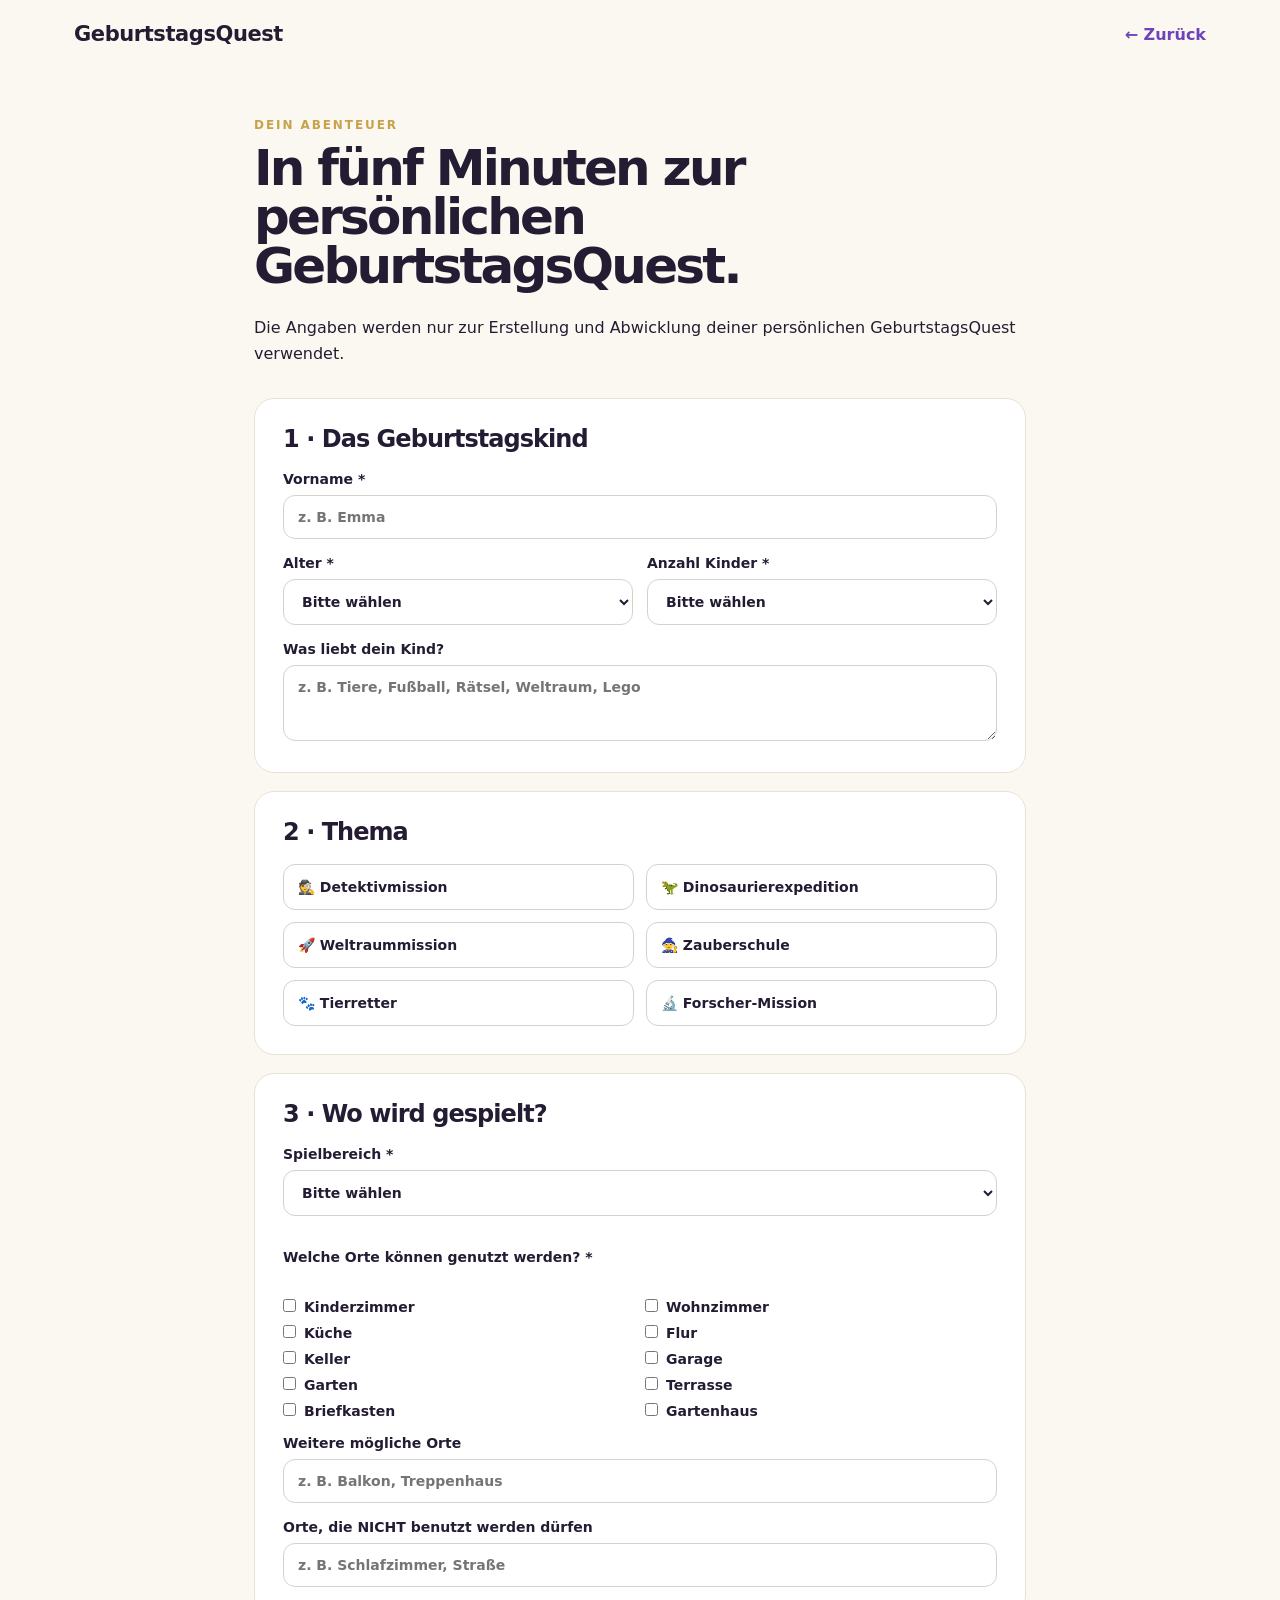
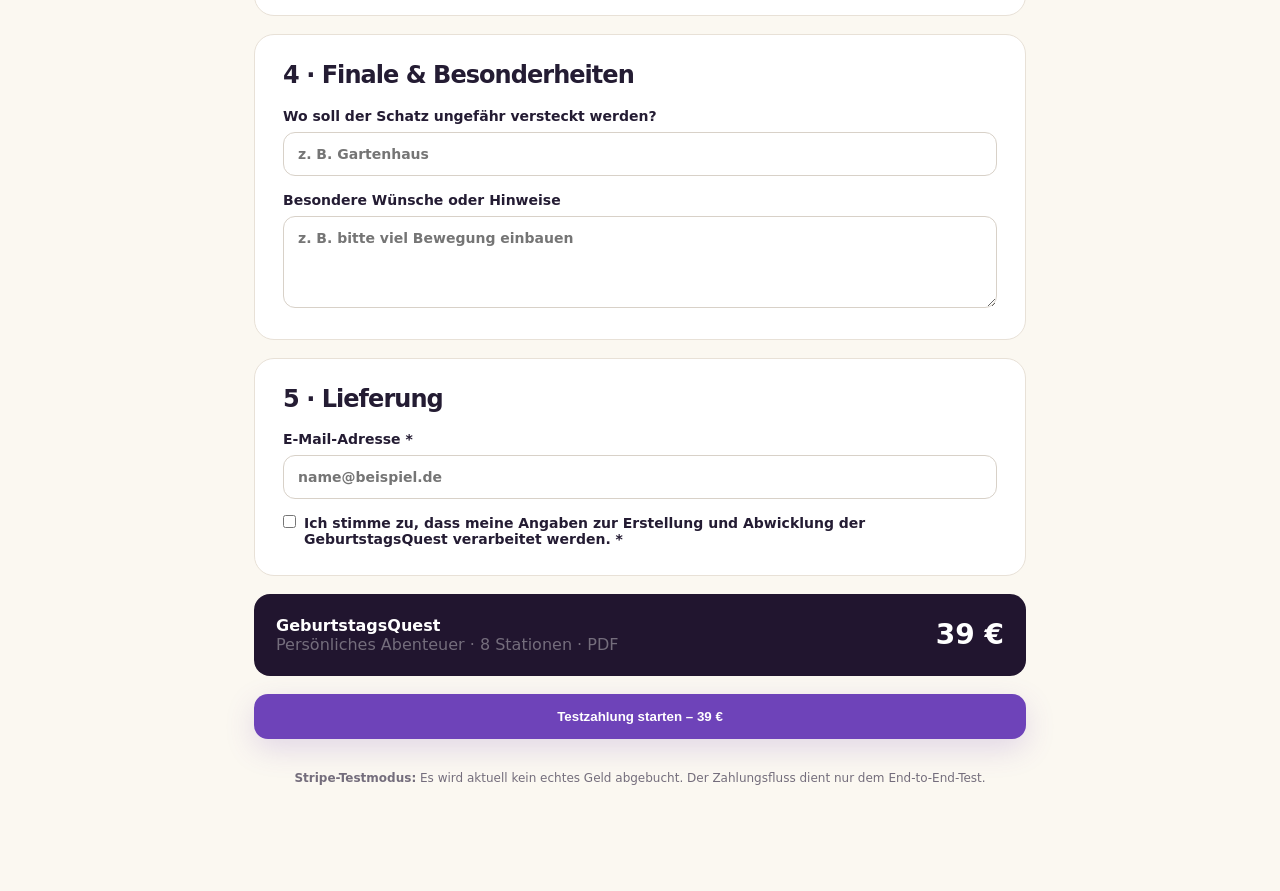
==== bestellen.html @ 3f79281f "Label Stripe test checkout clearly" ====
<!doctype html><html lang="de"><head><meta charset="utf-8"><meta name="viewport" content="width=device-width,initial-scale=1"><title>Abenteuer erstellen – GeburtstagsQuest</title><link rel="stylesheet" href="assets/style.css"></head><body><header class="nav"><a class="brand" href="index.html">GeburtstagsQuest</a><a class="link" href="index.html">← Zurück</a></header><main class="form-page"><div class="form-intro"><div class="eyebrow">DEIN ABENTEUER</div><h1>In fünf Minuten zur persönlichen GeburtstagsQuest.</h1><p>Die Angaben werden nur zur Erstellung und Abwicklung deiner persönlichen GeburtstagsQuest verwendet.</p></div><form id="questForm" class="quest-form"><div class="form-section"><h2>1 · Das Geburtstagskind</h2><label>Vorname *<input name="child_name" required maxlength="40" placeholder="z. B. Emma"></label><div class="two"><label>Alter *<select name="age" required><option value="">Bitte wählen</option><option>6</option><option>7</option><option>8</option><option>9</option><option>10</option></select></label><label>Anzahl Kinder *<select name="group_size" required><option value="">Bitte wählen</option><option>4</option><option>5</option><option>6</option><option>7</option><option>8</option><option>9</option><option>10</option></select></label></div><label>Was liebt dein Kind?<textarea name="interests" rows="3" placeholder="z. B. Tiere, Fußball, Rätsel, Weltraum, Lego"></textarea></label></div><div class="form-section"><h2>2 · Thema</h2><div class="choice-grid"><label class="choice"><input type="radio" name="theme" value="Detektivmission" required><span>🕵️ Detektivmission</span></label><label class="choice"><input type="radio" name="theme" value="Dinosaurierexpedition"><span>🦖 Dinosaurierexpedition</span></label><label class="choice"><input type="radio" name="theme" value="Weltraummission"><span>🚀 Weltraummission</span></label><label class="choice"><input type="radio" name="theme" value="Zauberschule"><span>🧙 Zauberschule</span></label><label class="choice"><input type="radio" name="theme" value="Tierretter"><span>🐾 Tierretter</span></label><label class="choice"><input type="radio" name="theme" value="Forscher-Geheimmission"><span>🔬 Forscher-Mission</span></label></div></div><div class="form-section"><h2>3 · Wo wird gespielt?</h2><label>Spielbereich *<select name="play_area" required><option value="">Bitte wählen</option><option>nur drinnen</option><option>nur draußen</option><option>drinnen und draußen</option></select></label><p class="label-like">Welche Orte können genutzt werden? *</p><div class="checks"><label><input type="checkbox" name="locations" value="Kinderzimmer">Kinderzimmer</label><label><input type="checkbox" name="locations" value="Wohnzimmer">Wohnzimmer</label><label><input type="checkbox" name="locations" value="Küche">Küche</label><label><input type="checkbox" name="locations" value="Flur">Flur</label><label><input type="checkbox" name="locations" value="Keller">Keller</label><label><input type="checkbox" name="locations" value="Garage">Garage</label><label><input type="checkbox" name="locations" value="Garten">Garten</label><label><input type="checkbox" name="locations" value="Terrasse">Terrasse</label><label><input type="checkbox" name="locations" value="Briefkasten">Briefkasten</label><label><input type="checkbox" name="locations" value="Gartenhaus">Gartenhaus</label></div><label>Weitere mögliche Orte<input name="other_locations" placeholder="z. B. Balkon, Treppenhaus"></label><label>Orte, die NICHT benutzt werden dürfen<input name="forbidden_locations" placeholder="z. B. Schlafzimmer, Straße"></label></div><div class="form-section"><h2>4 · Finale & Besonderheiten</h2><label>Wo soll der Schatz ungefähr versteckt werden?<input name="final_location" placeholder="z. B. Gartenhaus"></label><label>Besondere Wünsche oder Hinweise<textarea name="notes" rows="4" placeholder="z. B. bitte viel Bewegung einbauen"></textarea></label></div><div class="form-section"><h2>5 · Lieferung</h2><label>E-Mail-Adresse *<input type="email" name="email" required placeholder="name@beispiel.de"></label><label class="consent"><input type="checkbox" name="consent" required><span>Ich stimme zu, dass meine Angaben zur Erstellung und Abwicklung der GeburtstagsQuest verarbeitet werden. *</span></label></div><div class="order-box"><div><strong>GeburtstagsQuest</strong><div class="muted">Persönliches Abenteuer · 8 Stationen · PDF</div></div><div class="order-price">39 €</div></div><button class="btn full" type="submit">Testzahlung starten – 39 €</button><p class="tiny"><strong>Stripe-Testmodus:</strong> Es wird aktuell kein echtes Geld abgebucht. Der Zahlungsfluss dient nur dem End-to-End-Test.</p></form></main><script src="assets/config.js"></script><script src="assets/app.js"></script></body></html>
---- assets/style.css ----
:root{--bg:#fbf8f1;--ink:#241c33;--muted:#746d7c;--accent:#6e43b9;--accent2:#c7a24a;--dark:#21152f;--card:#fff;--line:#e8e1d7}*{box-sizing:border-box}html{scroll-behavior:smooth}body{margin:0;background:var(--bg);color:var(--ink);font-family:Inter,ui-sans-serif,system-ui,-apple-system,BlinkMacSystemFont,"Segoe UI",sans-serif}a{color:inherit;text-decoration:none}.nav{max-width:1180px;margin:auto;padding:22px 24px;display:flex;align-items:center;justify-content:space-between}.brand{font-weight:850;letter-spacing:-.02em;font-size:21px}.btn{display:inline-flex;align-items:center;justify-content:center;background:var(--accent);color:#fff;padding:15px 22px;border-radius:14px;font-weight:800;border:0;cursor:pointer;box-shadow:0 10px 30px rgba(110,67,185,.18)}.btn-small{padding:10px 15px;border-radius:11px;font-size:14px}.btn.full{width:100%}.link{font-weight:700;color:var(--accent)}.hero{max-width:1180px;margin:30px auto 0;padding:54px 24px 70px;display:grid;grid-template-columns:1.15fr .85fr;gap:70px;align-items:center}.eyebrow{font-size:12px;font-weight:900;letter-spacing:.16em;color:var(--accent2);margin-bottom:12px}h1{font-size:64px;line-height:.98;letter-spacing:-.055em;margin:0 0 24px;max-width:760px}h2{font-size:40px;line-height:1.05;letter-spacing:-.04em;margin:0 0 18px}h3{font-size:21px;margin:0 0 10px}p{line-height:1.65}.lead{font-size:20px;color:var(--muted);max-width:700px}.hero-actions{display:flex;gap:22px;align-items:center;margin-top:30px;flex-wrap:wrap}.trust-row{display:flex;gap:20px;margin-top:24px;color:var(--muted);font-size:14px;flex-wrap:wrap}.hero-card{display:flex;justify-content:center}.mock-cover{width:390px;min-height:520px;background:linear-gradient(145deg,#2f2042,#16101f);color:#fff;border-radius:26px;padding:44px 36px;display:flex;flex-direction:column;justify-content:center;text-align:center;box-shadow:0 28px 70px rgba(27,14,47,.28);border:1px solid rgba(255,255,255,.1)}.crest{font-size:62px;margin-bottom:18px}.smallcaps{letter-spacing:.2em;font-size:11px;color:#d8c38e;font-weight:900}.mock-cover h2{font-size:31px;margin:22px 0}.divider{height:2px;background:#b89543;width:90px;margin:0 auto 16px}.pill{display:inline-block;border:1px solid rgba(255,255,255,.25);padding:9px 12px;border-radius:999px;margin-top:16px;font-size:13px}.section{max-width:1180px;margin:0 auto;padding:88px 24px}.section-head{max-width:780px;margin-bottom:38px}.section-head p{color:var(--muted);font-size:18px}.steps{display:grid;grid-template-columns:repeat(3,1fr);gap:20px}.step,.example-card,.price-card,.form-section{background:var(--card);border:1px solid var(--line);border-radius:20px;padding:28px}.num{width:42px;height:42px;border-radius:50%;display:grid;place-items:center;background:#efe8fb;color:var(--accent);font-weight:900;margin-bottom:24px}.step p,.example-card p{color:var(--muted)}.dark{max-width:none;background:var(--dark);color:#fff;padding-left:max(24px,calc((100vw - 1132px)/2));padding-right:max(24px,calc((100vw - 1132px)/2))}.dark .section-head p,.dark .example-card p{color:#c9bfd2}.example-grid{display:grid;grid-template-columns:repeat(3,1fr);gap:20px}.example-card{background:#2b1d3b;border-color:#493658}.tag{display:inline-block;font-size:10px;letter-spacing:.14em;font-weight:900;color:#e0c77b;margin-bottom:18px}.split{display:grid;grid-template-columns:1fr 1fr;gap:70px}.checklist{display:grid;gap:14px;font-weight:700}.checklist div{padding-bottom:12px;border-bottom:1px solid var(--line)}.theme-grid{display:grid;grid-template-columns:repeat(3,1fr);gap:14px}.theme-grid div{background:#fff;border:1px solid var(--line);border-radius:16px;padding:18px;display:flex;gap:12px;align-items:center;font-weight:800}.price-wrap{display:flex;justify-content:center}.price-card{max-width:520px;width:100%;padding:36px}.price{font-size:58px;font-weight:900;letter-spacing:-.05em}.price-card ul{padding-left:20px;line-height:1.9;color:var(--muted)}.faq details{border-top:1px solid var(--line);padding:20px 0}.faq details:last-child{border-bottom:1px solid var(--line)}.faq summary{font-weight:850;cursor:pointer}.faq p{color:var(--muted)}.cta{max-width:1132px;margin:30px auto 80px;background:#efe8fb;border-radius:24px;padding:44px;display:flex;align-items:center;justify-content:space-between;gap:20px}footer{max-width:1180px;margin:auto;padding:0 24px 32px;display:flex;justify-content:space-between;gap:20px;color:var(--muted);font-size:13px}.muted{color:var(--muted)}.form-page{max-width:820px;margin:30px auto 90px;padding:0 24px}.form-intro{margin:50px 0 30px}.form-intro h1{font-size:50px}.quest-form{display:grid;gap:18px}.form-section{display:grid;gap:16px}.form-section h2{font-size:24px;margin-bottom:3px}label,.label-like{font-weight:800;font-size:14px}input,select,textarea{width:100%;margin-top:8px;border:1px solid #d8d1c8;border-radius:12px;background:#fff;padding:13px 14px;font:inherit;color:var(--ink);outline:none}input:focus,select:focus,textarea:focus{border-color:var(--accent);box-shadow:0 0 0 3px rgba(110,67,185,.09)}.two{display:grid;grid-template-columns:1fr 1fr;gap:14px}.choice-grid{display:grid;grid-template-columns:1fr 1fr;gap:12px}.choice{position:relative}.choice input{position:absolute;opacity:0;pointer-events:none}.choice span{display:block;border:1px solid #d8d1c8;padding:14px;border-radius:12px;background:#fff;cursor:pointer}.choice input:checked+span{border-color:var(--accent);box-shadow:0 0 0 3px rgba(110,67,185,.09);background:#f7f2ff}.checks{display:grid;grid-template-columns:1fr 1fr;gap:10px}.checks label,.consent{font-weight:600}.checks input,.consent input{width:auto;margin:0 8px 0 0}.consent{display:flex;align-items:flex-start}.order-box{display:flex;justify-content:space-between;align-items:center;background:#21152f;color:#fff;padding:22px;border-radius:16px}.order-price{font-size:28px;font-weight:900}.tiny{font-size:12px;color:var(--muted);text-align:center}.thankyou{max-width:680px;margin:120px auto;padding:24px;text-align:center}.thankyou h1{font-size:54px}.success{width:64px;height:64px;border-radius:50%;display:grid;place-items:center;margin:0 auto 24px;background:#e8f5ec;color:#2f7c43;font-weight:900;font-size:28px}@media(max-width:800px){h1{font-size:44px}h2{font-size:32px}.hero{grid-template-columns:1fr;gap:35px;padding-top:30px}.hero-card{justify-content:flex-start}.mock-cover{width:100%;min-height:430px}.steps,.example-grid,.theme-grid,.split{grid-template-columns:1fr}.cta{margin-left:16px;margin-right:16px;flex-direction:column;align-items:flex-start}.choice-grid,.checks,.two{grid-template-columns:1fr}footer{flex-direction:column}}
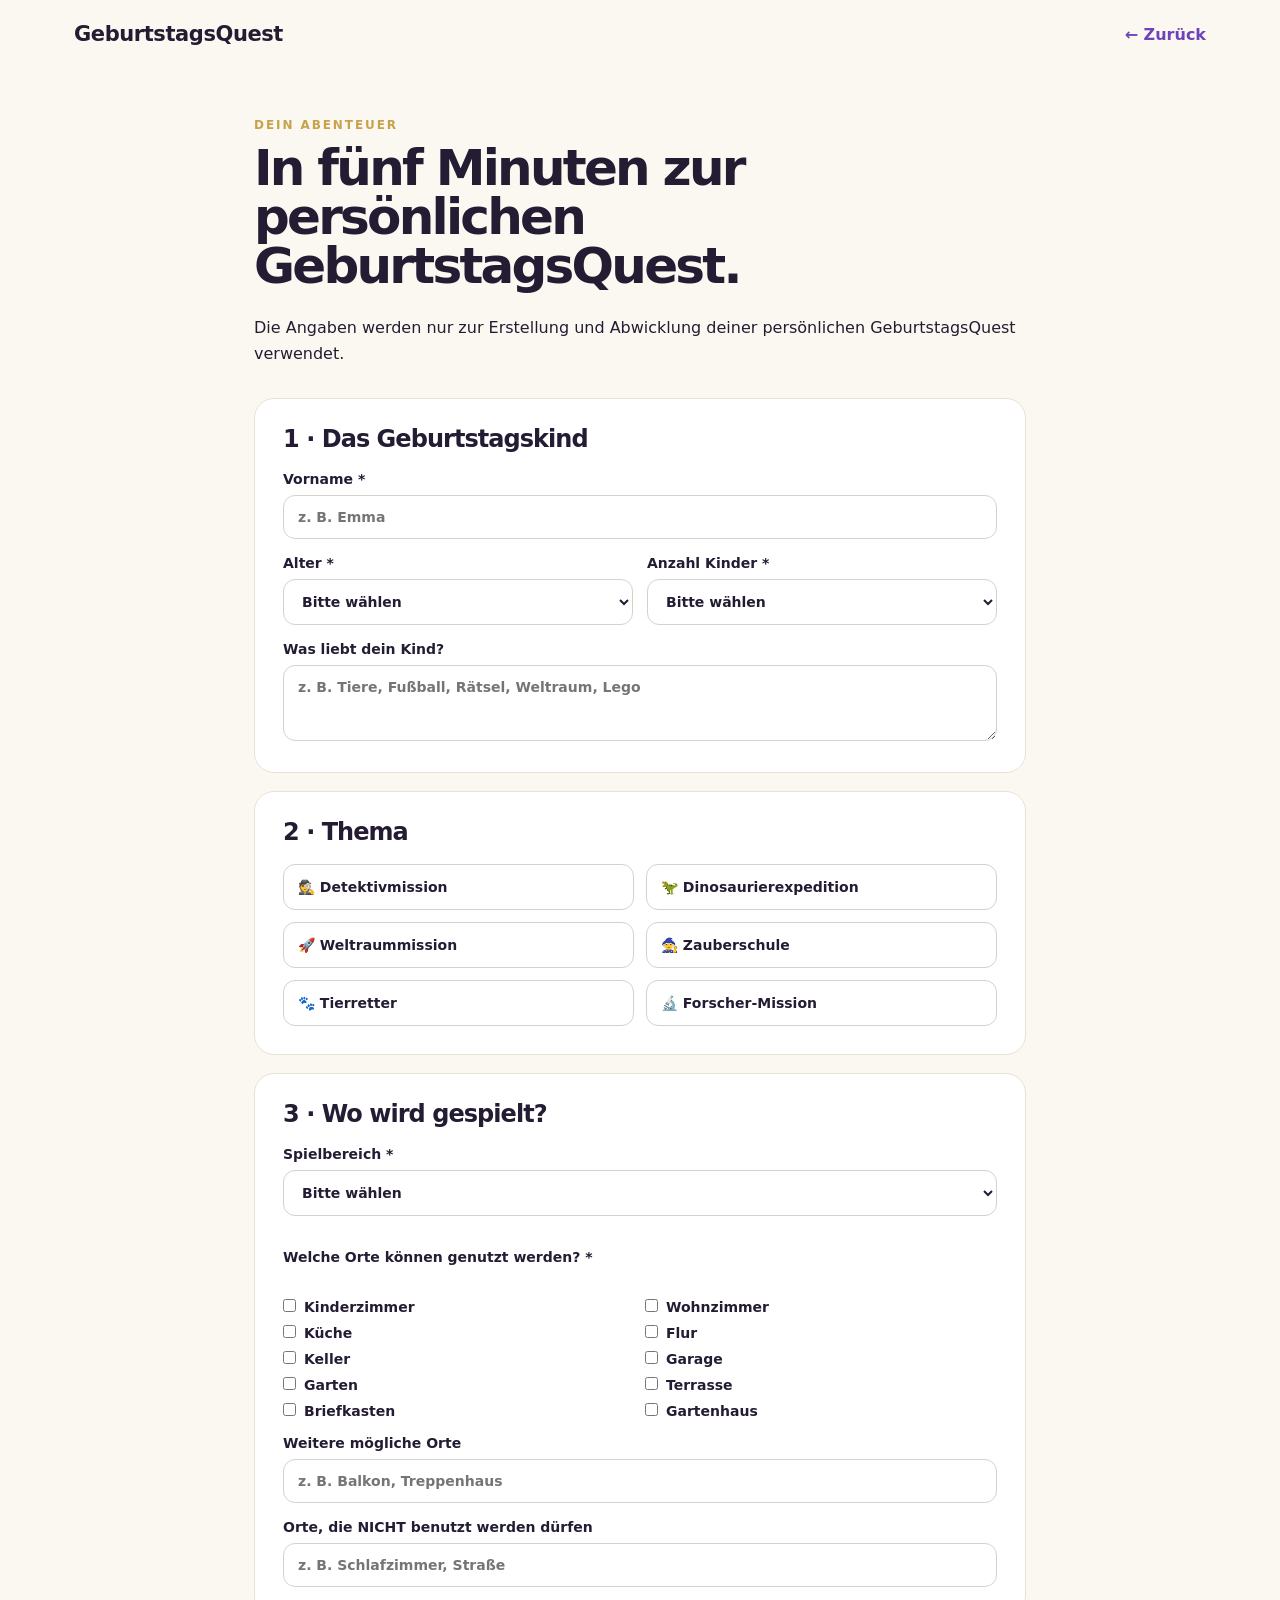
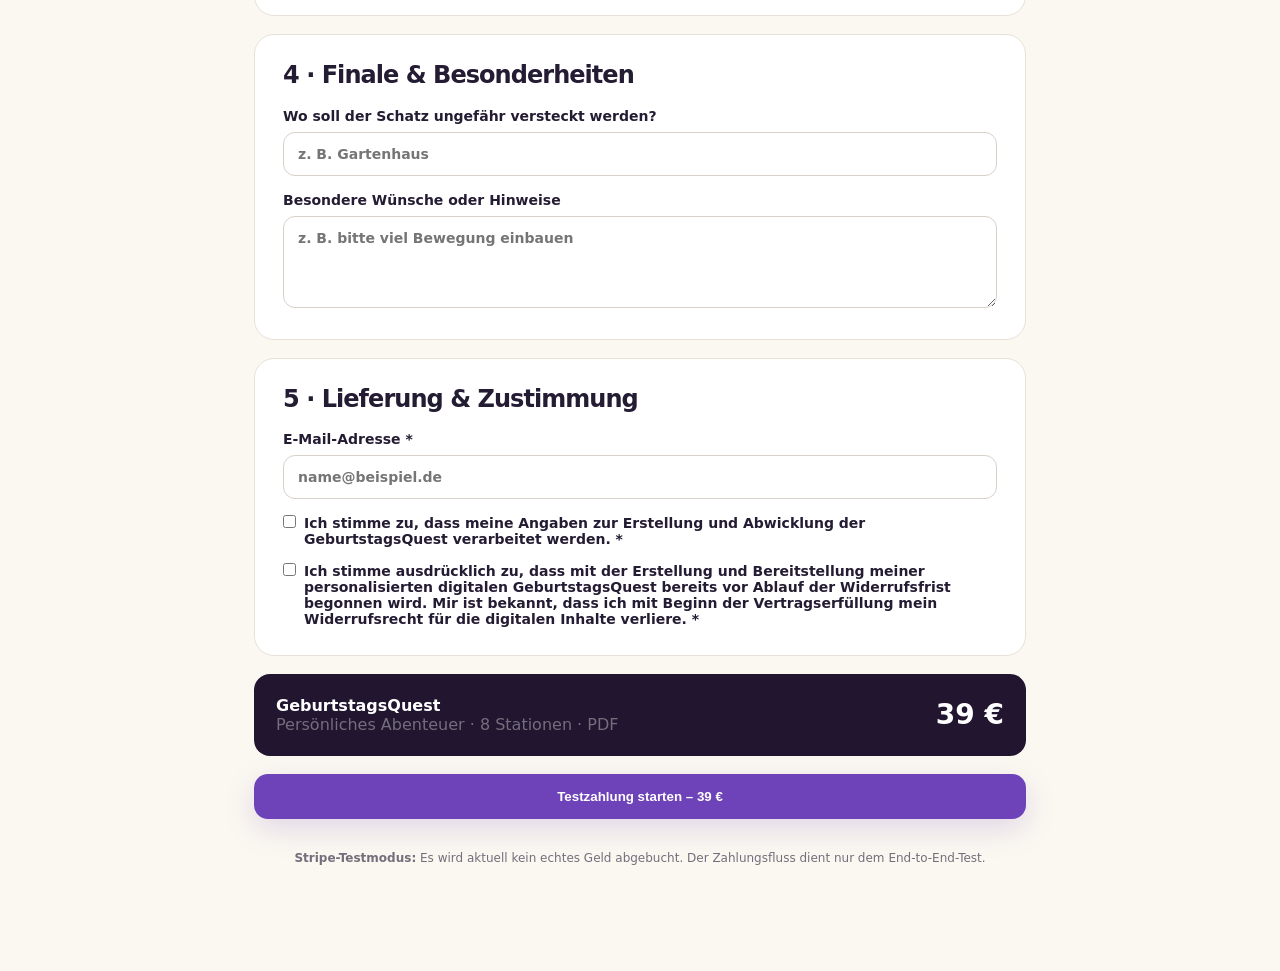
==== commit cd1eaf5a: "Add explicit digital-content consent before checkout" ====
--- a/bestellen.html
+++ b/bestellen.html
@@ -1 +1 @@
-<!doctype html><html lang="de"><head><meta charset="utf-8"><meta name="viewport" content="width=device-width,initial-scale=1"><title>Abenteuer erstellen – GeburtstagsQuest</title><link rel="stylesheet" href="assets/style.css"></head><body><header class="nav"><a class="brand" href="index.html">GeburtstagsQuest</a><a class="link" href="index.html">← Zurück</a></header><main class="form-page"><div class="form-intro"><div class="eyebrow">DEIN ABENTEUER</div><h1>In fünf Minuten zur persönlichen GeburtstagsQuest.</h1><p>Die Angaben werden nur zur Erstellung und Abwicklung deiner persönlichen GeburtstagsQuest verwendet.</p></div><form id="questForm" class="quest-form"><div class="form-section"><h2>1 · Das Geburtstagskind</h2><label>Vorname *<input name="child_name" required maxlength="40" placeholder="z. B. Emma"></label><div class="two"><label>Alter *<select name="age" required><option value="">Bitte wählen</option><option>6</option><option>7</option><option>8</option><option>9</option><option>10</option></select></label><label>Anzahl Kinder *<select name="group_size" required><option value="">Bitte wählen</option><option>4</option><option>5</option><option>6</option><option>7</option><option>8</option><option>9</option><option>10</option></select></label></div><label>Was liebt dein Kind?<textarea name="interests" rows="3" placeholder="z. B. Tiere, Fußball, Rätsel, Weltraum, Lego"></textarea></label></div><div class="form-section"><h2>2 · Thema</h2><div class="choice-grid"><label class="choice"><input type="radio" name="theme" value="Detektivmission" required><span>🕵️ Detektivmission</span></label><label class="choice"><input type="radio" name="theme" value="Dinosaurierexpedition"><span>🦖 Dinosaurierexpedition</span></label><label class="choice"><input type="radio" name="theme" value="Weltraummission"><span>🚀 Weltraummission</span></label><label class="choice"><input type="radio" name="theme" value="Zauberschule"><span>🧙 Zauberschule</span></label><label class="choice"><input type="radio" name="theme" value="Tierretter"><span>🐾 Tierretter</span></label><label class="choice"><input type="radio" name="theme" value="Forscher-Geheimmission"><span>🔬 Forscher-Mission</span></label></div></div><div class="form-section"><h2>3 · Wo wird gespielt?</h2><label>Spielbereich *<select name="play_area" required><option value="">Bitte wählen</option><option>nur drinnen</option><option>nur draußen</option><option>drinnen und draußen</option></select></label><p class="label-like">Welche Orte können genutzt werden? *</p><div class="checks"><label><input type="checkbox" name="locations" value="Kinderzimmer">Kinderzimmer</label><label><input type="checkbox" name="locations" value="Wohnzimmer">Wohnzimmer</label><label><input type="checkbox" name="locations" value="Küche">Küche</label><label><input type="checkbox" name="locations" value="Flur">Flur</label><label><input type="checkbox" name="locations" value="Keller">Keller</label><label><input type="checkbox" name="locations" value="Garage">Garage</label><label><input type="checkbox" name="locations" value="Garten">Garten</label><label><input type="checkbox" name="locations" value="Terrasse">Terrasse</label><label><input type="checkbox" name="locations" value="Briefkasten">Briefkasten</label><label><input type="checkbox" name="locations" value="Gartenhaus">Gartenhaus</label></div><label>Weitere mögliche Orte<input name="other_locations" placeholder="z. B. Balkon, Treppenhaus"></label><label>Orte, die NICHT benutzt werden dürfen<input name="forbidden_locations" placeholder="z. B. Schlafzimmer, Straße"></label></div><div class="form-section"><h2>4 · Finale & Besonderheiten</h2><label>Wo soll der Schatz ungefähr versteckt werden?<input name="final_location" placeholder="z. B. Gartenhaus"></label><label>Besondere Wünsche oder Hinweise<textarea name="notes" rows="4" placeholder="z. B. bitte viel Bewegung einbauen"></textarea></label></div><div class="form-section"><h2>5 · Lieferung</h2><label>E-Mail-Adresse *<input type="email" name="email" required placeholder="name@beispiel.de"></label><label class="consent"><input type="checkbox" name="consent" required><span>Ich stimme zu, dass meine Angaben zur Erstellung und Abwicklung der GeburtstagsQuest verarbeitet werden. *</span></label></div><div class="order-box"><div><strong>GeburtstagsQuest</strong><div class="muted">Persönliches Abenteuer · 8 Stationen · PDF</div></div><div class="order-price">39 €</div></div><button class="btn full" type="submit">Testzahlung starten – 39 €</button><p class="tiny"><strong>Stripe-Testmodus:</strong> Es wird aktuell kein echtes Geld abgebucht. Der Zahlungsfluss dient nur dem End-to-End-Test.</p></form></main><script src="assets/config.js"></script><script src="assets/app.js"></script></body></html>+<!doctype html><html lang="de"><head><meta charset="utf-8"><meta name="viewport" content="width=device-width,initial-scale=1"><title>Abenteuer erstellen – GeburtstagsQuest</title><link rel="stylesheet" href="assets/style.css"></head><body><header class="nav"><a class="brand" href="index.html">GeburtstagsQuest</a><a class="link" href="index.html">← Zurück</a></header><main class="form-page"><div class="form-intro"><div class="eyebrow">DEIN ABENTEUER</div><h1>In fünf Minuten zur persönlichen GeburtstagsQuest.</h1><p>Die Angaben werden nur zur Erstellung und Abwicklung deiner persönlichen GeburtstagsQuest verwendet.</p></div><form id="questForm" class="quest-form"><div class="form-section"><h2>1 · Das Geburtstagskind</h2><label>Vorname *<input name="child_name" required maxlength="40" placeholder="z. B. Emma"></label><div class="two"><label>Alter *<select name="age" required><option value="">Bitte wählen</option><option>6</option><option>7</option><option>8</option><option>9</option><option>10</option></select></label><label>Anzahl Kinder *<select name="group_size" required><option value="">Bitte wählen</option><option>4</option><option>5</option><option>6</option><option>7</option><option>8</option><option>9</option><option>10</option></select></label></div><label>Was liebt dein Kind?<textarea name="interests" rows="3" placeholder="z. B. Tiere, Fußball, Rätsel, Weltraum, Lego"></textarea></label></div><div class="form-section"><h2>2 · Thema</h2><div class="choice-grid"><label class="choice"><input type="radio" name="theme" value="Detektivmission" required><span>🕵️ Detektivmission</span></label><label class="choice"><input type="radio" name="theme" value="Dinosaurierexpedition"><span>🦖 Dinosaurierexpedition</span></label><label class="choice"><input type="radio" name="theme" value="Weltraummission"><span>🚀 Weltraummission</span></label><label class="choice"><input type="radio" name="theme" value="Zauberschule"><span>🧙 Zauberschule</span></label><label class="choice"><input type="radio" name="theme" value="Tierretter"><span>🐾 Tierretter</span></label><label class="choice"><input type="radio" name="theme" value="Forscher-Geheimmission"><span>🔬 Forscher-Mission</span></label></div></div><div class="form-section"><h2>3 · Wo wird gespielt?</h2><label>Spielbereich *<select name="play_area" required><option value="">Bitte wählen</option><option>nur drinnen</option><option>nur draußen</option><option>drinnen und draußen</option></select></label><p class="label-like">Welche Orte können genutzt werden? *</p><div class="checks"><label><input type="checkbox" name="locations" value="Kinderzimmer">Kinderzimmer</label><label><input type="checkbox" name="locations" value="Wohnzimmer">Wohnzimmer</label><label><input type="checkbox" name="locations" value="Küche">Küche</label><label><input type="checkbox" name="locations" value="Flur">Flur</label><label><input type="checkbox" name="locations" value="Keller">Keller</label><label><input type="checkbox" name="locations" value="Garage">Garage</label><label><input type="checkbox" name="locations" value="Garten">Garten</label><label><input type="checkbox" name="locations" value="Terrasse">Terrasse</label><label><input type="checkbox" name="locations" value="Briefkasten">Briefkasten</label><label><input type="checkbox" name="locations" value="Gartenhaus">Gartenhaus</label></div><label>Weitere mögliche Orte<input name="other_locations" placeholder="z. B. Balkon, Treppenhaus"></label><label>Orte, die NICHT benutzt werden dürfen<input name="forbidden_locations" placeholder="z. B. Schlafzimmer, Straße"></label></div><div class="form-section"><h2>4 · Finale & Besonderheiten</h2><label>Wo soll der Schatz ungefähr versteckt werden?<input name="final_location" placeholder="z. B. Gartenhaus"></label><label>Besondere Wünsche oder Hinweise<textarea name="notes" rows="4" placeholder="z. B. bitte viel Bewegung einbauen"></textarea></label></div><div class="form-section"><h2>5 · Lieferung & Zustimmung</h2><label>E-Mail-Adresse *<input type="email" name="email" required placeholder="name@beispiel.de"></label><label class="consent"><input type="checkbox" name="consent" value="yes" required><span>Ich stimme zu, dass meine Angaben zur Erstellung und Abwicklung der GeburtstagsQuest verarbeitet werden. *</span></label><label class="consent"><input type="checkbox" name="digital_content_consent" value="yes" required><span>Ich stimme ausdrücklich zu, dass mit der Erstellung und Bereitstellung meiner personalisierten digitalen GeburtstagsQuest bereits vor Ablauf der Widerrufsfrist begonnen wird. Mir ist bekannt, dass ich mit Beginn der Vertragserfüllung mein Widerrufsrecht für die digitalen Inhalte verliere. *</span></label></div><div class="order-box"><div><strong>GeburtstagsQuest</strong><div class="muted">Persönliches Abenteuer · 8 Stationen · PDF</div></div><div class="order-price">39 €</div></div><button class="btn full" type="submit">Testzahlung starten – 39 €</button><p class="tiny"><strong>Stripe-Testmodus:</strong> Es wird aktuell kein echtes Geld abgebucht. Der Zahlungsfluss dient nur dem End-to-End-Test.</p></form></main><script src="assets/config.js"></script><script src="assets/app.js"></script></body></html>
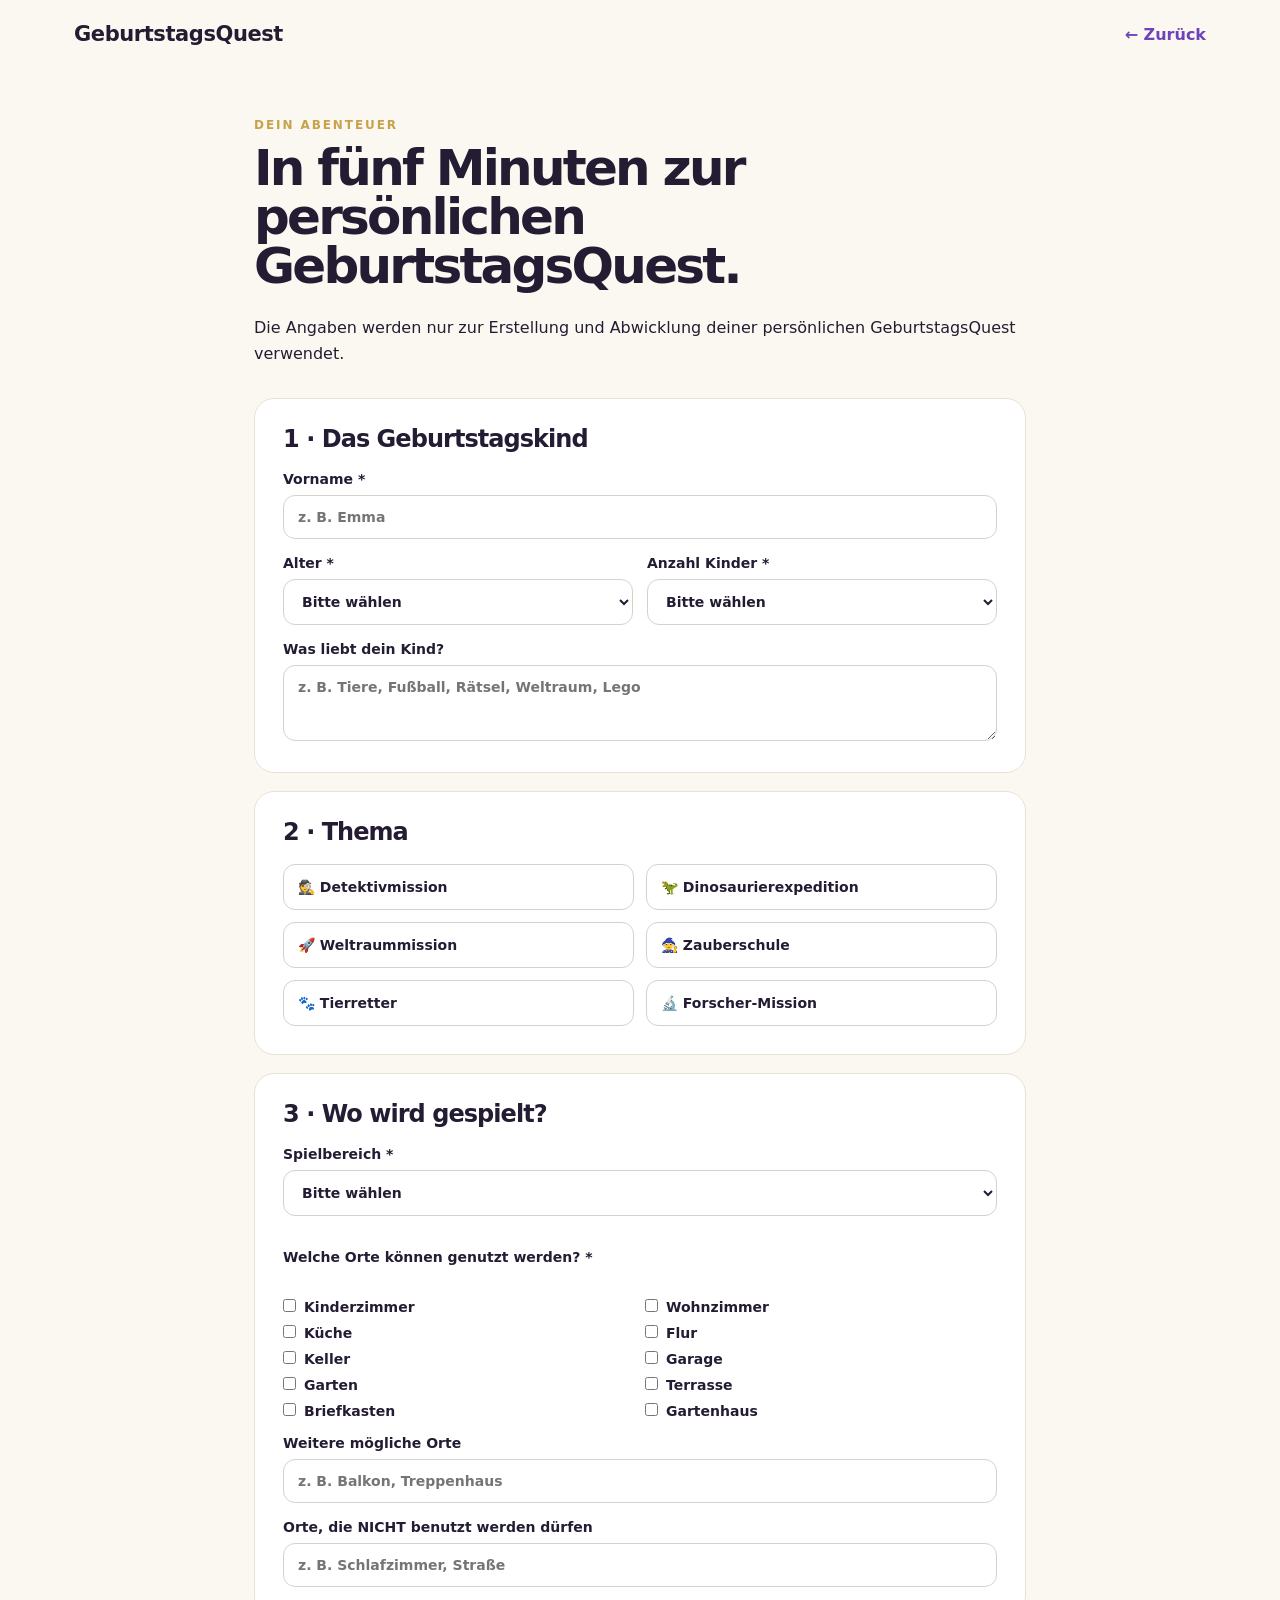
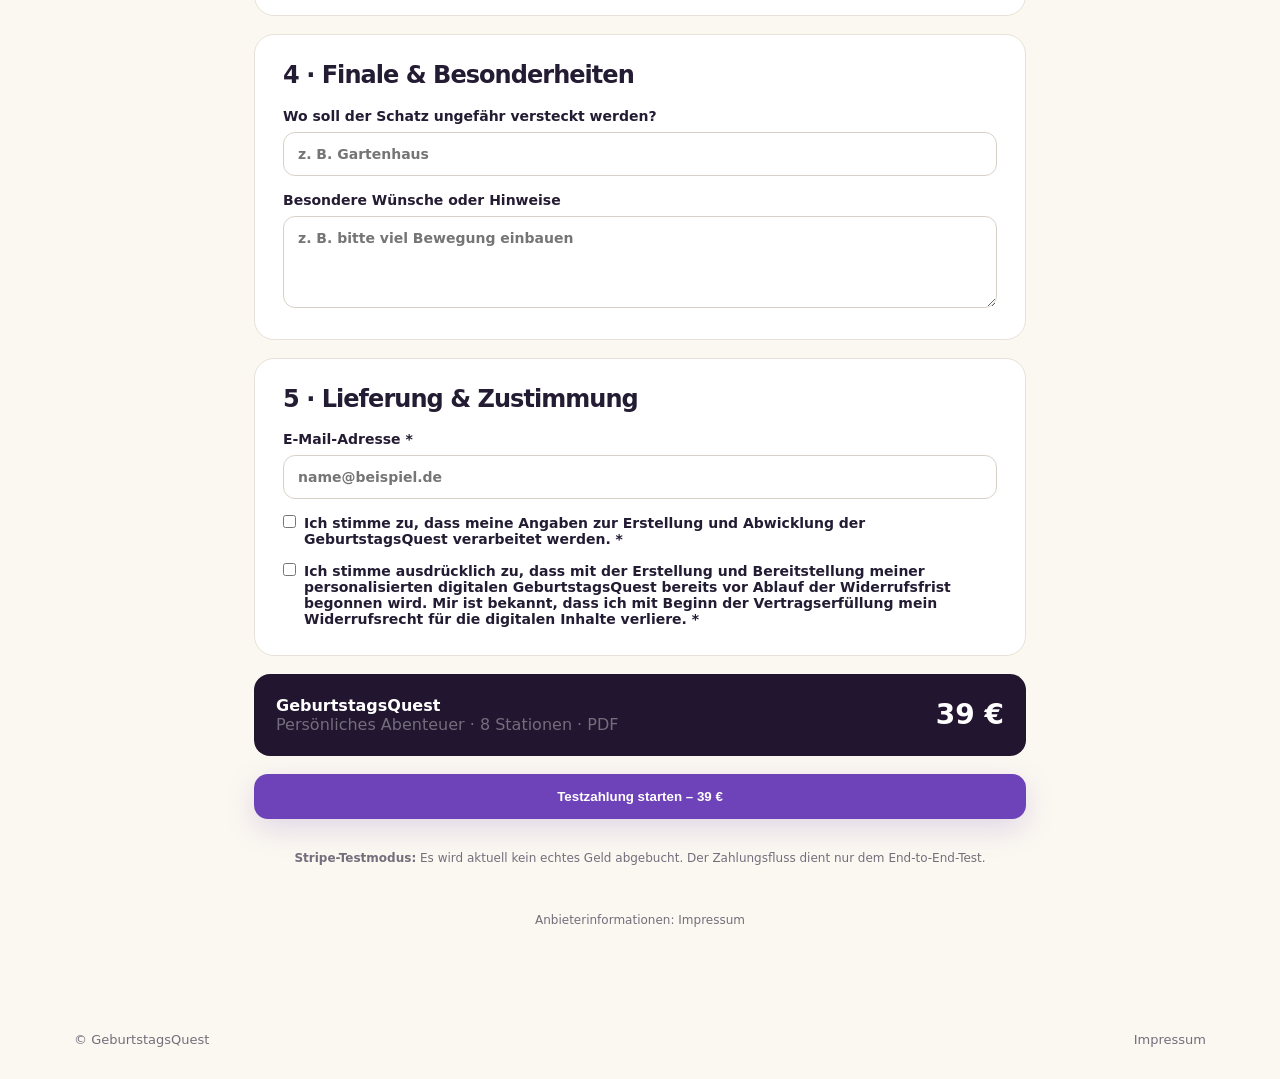
==== commit e5156b5f: "Link legal notice from checkout form" ====
--- a/bestellen.html
+++ b/bestellen.html
@@ -1 +1 @@
-<!doctype html><html lang="de"><head><meta charset="utf-8"><meta name="viewport" content="width=device-width,initial-scale=1"><title>Abenteuer erstellen – GeburtstagsQuest</title><link rel="stylesheet" href="assets/style.css"></head><body><header class="nav"><a class="brand" href="index.html">GeburtstagsQuest</a><a class="link" href="index.html">← Zurück</a></header><main class="form-page"><div class="form-intro"><div class="eyebrow">DEIN ABENTEUER</div><h1>In fünf Minuten zur persönlichen GeburtstagsQuest.</h1><p>Die Angaben werden nur zur Erstellung und Abwicklung deiner persönlichen GeburtstagsQuest verwendet.</p></div><form id="questForm" class="quest-form"><div class="form-section"><h2>1 · Das Geburtstagskind</h2><label>Vorname *<input name="child_name" required maxlength="40" placeholder="z. B. Emma"></label><div class="two"><label>Alter *<select name="age" required><option value="">Bitte wählen</option><option>6</option><option>7</option><option>8</option><option>9</option><option>10</option></select></label><label>Anzahl Kinder *<select name="group_size" required><option value="">Bitte wählen</option><option>4</option><option>5</option><option>6</option><option>7</option><option>8</option><option>9</option><option>10</option></select></label></div><label>Was liebt dein Kind?<textarea name="interests" rows="3" placeholder="z. B. Tiere, Fußball, Rätsel, Weltraum, Lego"></textarea></label></div><div class="form-section"><h2>2 · Thema</h2><div class="choice-grid"><label class="choice"><input type="radio" name="theme" value="Detektivmission" required><span>🕵️ Detektivmission</span></label><label class="choice"><input type="radio" name="theme" value="Dinosaurierexpedition"><span>🦖 Dinosaurierexpedition</span></label><label class="choice"><input type="radio" name="theme" value="Weltraummission"><span>🚀 Weltraummission</span></label><label class="choice"><input type="radio" name="theme" value="Zauberschule"><span>🧙 Zauberschule</span></label><label class="choice"><input type="radio" name="theme" value="Tierretter"><span>🐾 Tierretter</span></label><label class="choice"><input type="radio" name="theme" value="Forscher-Geheimmission"><span>🔬 Forscher-Mission</span></label></div></div><div class="form-section"><h2>3 · Wo wird gespielt?</h2><label>Spielbereich *<select name="play_area" required><option value="">Bitte wählen</option><option>nur drinnen</option><option>nur draußen</option><option>drinnen und draußen</option></select></label><p class="label-like">Welche Orte können genutzt werden? *</p><div class="checks"><label><input type="checkbox" name="locations" value="Kinderzimmer">Kinderzimmer</label><label><input type="checkbox" name="locations" value="Wohnzimmer">Wohnzimmer</label><label><input type="checkbox" name="locations" value="Küche">Küche</label><label><input type="checkbox" name="locations" value="Flur">Flur</label><label><input type="checkbox" name="locations" value="Keller">Keller</label><label><input type="checkbox" name="locations" value="Garage">Garage</label><label><input type="checkbox" name="locations" value="Garten">Garten</label><label><input type="checkbox" name="locations" value="Terrasse">Terrasse</label><label><input type="checkbox" name="locations" value="Briefkasten">Briefkasten</label><label><input type="checkbox" name="locations" value="Gartenhaus">Gartenhaus</label></div><label>Weitere mögliche Orte<input name="other_locations" placeholder="z. B. Balkon, Treppenhaus"></label><label>Orte, die NICHT benutzt werden dürfen<input name="forbidden_locations" placeholder="z. B. Schlafzimmer, Straße"></label></div><div class="form-section"><h2>4 · Finale & Besonderheiten</h2><label>Wo soll der Schatz ungefähr versteckt werden?<input name="final_location" placeholder="z. B. Gartenhaus"></label><label>Besondere Wünsche oder Hinweise<textarea name="notes" rows="4" placeholder="z. B. bitte viel Bewegung einbauen"></textarea></label></div><div class="form-section"><h2>5 · Lieferung & Zustimmung</h2><label>E-Mail-Adresse *<input type="email" name="email" required placeholder="name@beispiel.de"></label><label class="consent"><input type="checkbox" name="consent" value="yes" required><span>Ich stimme zu, dass meine Angaben zur Erstellung und Abwicklung der GeburtstagsQuest verarbeitet werden. *</span></label><label class="consent"><input type="checkbox" name="digital_content_consent" value="yes" required><span>Ich stimme ausdrücklich zu, dass mit der Erstellung und Bereitstellung meiner personalisierten digitalen GeburtstagsQuest bereits vor Ablauf der Widerrufsfrist begonnen wird. Mir ist bekannt, dass ich mit Beginn der Vertragserfüllung mein Widerrufsrecht für die digitalen Inhalte verliere. *</span></label></div><div class="order-box"><div><strong>GeburtstagsQuest</strong><div class="muted">Persönliches Abenteuer · 8 Stationen · PDF</div></div><div class="order-price">39 €</div></div><button class="btn full" type="submit">Testzahlung starten – 39 €</button><p class="tiny"><strong>Stripe-Testmodus:</strong> Es wird aktuell kein echtes Geld abgebucht. Der Zahlungsfluss dient nur dem End-to-End-Test.</p></form></main><script src="assets/config.js"></script><script src="assets/app.js"></script></body></html>+<!doctype html><html lang="de"><head><meta charset="utf-8"><meta name="viewport" content="width=device-width,initial-scale=1"><title>Abenteuer erstellen – GeburtstagsQuest</title><link rel="stylesheet" href="assets/style.css"></head><body><header class="nav"><a class="brand" href="index.html">GeburtstagsQuest</a><a class="link" href="index.html">← Zurück</a></header><main class="form-page"><div class="form-intro"><div class="eyebrow">DEIN ABENTEUER</div><h1>In fünf Minuten zur persönlichen GeburtstagsQuest.</h1><p>Die Angaben werden nur zur Erstellung und Abwicklung deiner persönlichen GeburtstagsQuest verwendet.</p></div><form id="questForm" class="quest-form"><div class="form-section"><h2>1 · Das Geburtstagskind</h2><label>Vorname *<input name="child_name" required maxlength="40" placeholder="z. B. Emma"></label><div class="two"><label>Alter *<select name="age" required><option value="">Bitte wählen</option><option>6</option><option>7</option><option>8</option><option>9</option><option>10</option></select></label><label>Anzahl Kinder *<select name="group_size" required><option value="">Bitte wählen</option><option>4</option><option>5</option><option>6</option><option>7</option><option>8</option><option>9</option><option>10</option></select></label></div><label>Was liebt dein Kind?<textarea name="interests" rows="3" placeholder="z. B. Tiere, Fußball, Rätsel, Weltraum, Lego"></textarea></label></div><div class="form-section"><h2>2 · Thema</h2><div class="choice-grid"><label class="choice"><input type="radio" name="theme" value="Detektivmission" required><span>🕵️ Detektivmission</span></label><label class="choice"><input type="radio" name="theme" value="Dinosaurierexpedition"><span>🦖 Dinosaurierexpedition</span></label><label class="choice"><input type="radio" name="theme" value="Weltraummission"><span>🚀 Weltraummission</span></label><label class="choice"><input type="radio" name="theme" value="Zauberschule"><span>🧙 Zauberschule</span></label><label class="choice"><input type="radio" name="theme" value="Tierretter"><span>🐾 Tierretter</span></label><label class="choice"><input type="radio" name="theme" value="Forscher-Geheimmission"><span>🔬 Forscher-Mission</span></label></div></div><div class="form-section"><h2>3 · Wo wird gespielt?</h2><label>Spielbereich *<select name="play_area" required><option value="">Bitte wählen</option><option>nur drinnen</option><option>nur draußen</option><option>drinnen und draußen</option></select></label><p class="label-like">Welche Orte können genutzt werden? *</p><div class="checks"><label><input type="checkbox" name="locations" value="Kinderzimmer">Kinderzimmer</label><label><input type="checkbox" name="locations" value="Wohnzimmer">Wohnzimmer</label><label><input type="checkbox" name="locations" value="Küche">Küche</label><label><input type="checkbox" name="locations" value="Flur">Flur</label><label><input type="checkbox" name="locations" value="Keller">Keller</label><label><input type="checkbox" name="locations" value="Garage">Garage</label><label><input type="checkbox" name="locations" value="Garten">Garten</label><label><input type="checkbox" name="locations" value="Terrasse">Terrasse</label><label><input type="checkbox" name="locations" value="Briefkasten">Briefkasten</label><label><input type="checkbox" name="locations" value="Gartenhaus">Gartenhaus</label></div><label>Weitere mögliche Orte<input name="other_locations" placeholder="z. B. Balkon, Treppenhaus"></label><label>Orte, die NICHT benutzt werden dürfen<input name="forbidden_locations" placeholder="z. B. Schlafzimmer, Straße"></label></div><div class="form-section"><h2>4 · Finale & Besonderheiten</h2><label>Wo soll der Schatz ungefähr versteckt werden?<input name="final_location" placeholder="z. B. Gartenhaus"></label><label>Besondere Wünsche oder Hinweise<textarea name="notes" rows="4" placeholder="z. B. bitte viel Bewegung einbauen"></textarea></label></div><div class="form-section"><h2>5 · Lieferung & Zustimmung</h2><label>E-Mail-Adresse *<input type="email" name="email" required placeholder="name@beispiel.de"></label><label class="consent"><input type="checkbox" name="consent" value="yes" required><span>Ich stimme zu, dass meine Angaben zur Erstellung und Abwicklung der GeburtstagsQuest verarbeitet werden. *</span></label><label class="consent"><input type="checkbox" name="digital_content_consent" value="yes" required><span>Ich stimme ausdrücklich zu, dass mit der Erstellung und Bereitstellung meiner personalisierten digitalen GeburtstagsQuest bereits vor Ablauf der Widerrufsfrist begonnen wird. Mir ist bekannt, dass ich mit Beginn der Vertragserfüllung mein Widerrufsrecht für die digitalen Inhalte verliere. *</span></label></div><div class="order-box"><div><strong>GeburtstagsQuest</strong><div class="muted">Persönliches Abenteuer · 8 Stationen · PDF</div></div><div class="order-price">39 €</div></div><button class="btn full" type="submit">Testzahlung starten – 39 €</button><p class="tiny"><strong>Stripe-Testmodus:</strong> Es wird aktuell kein echtes Geld abgebucht. Der Zahlungsfluss dient nur dem End-to-End-Test.</p><p class="tiny">Anbieterinformationen: <a href="impressum.html">Impressum</a></p></form></main><footer><div>© GeburtstagsQuest</div><div><a href="impressum.html">Impressum</a></div></footer><script src="assets/config.js"></script><script src="assets/app.js"></script></body></html>
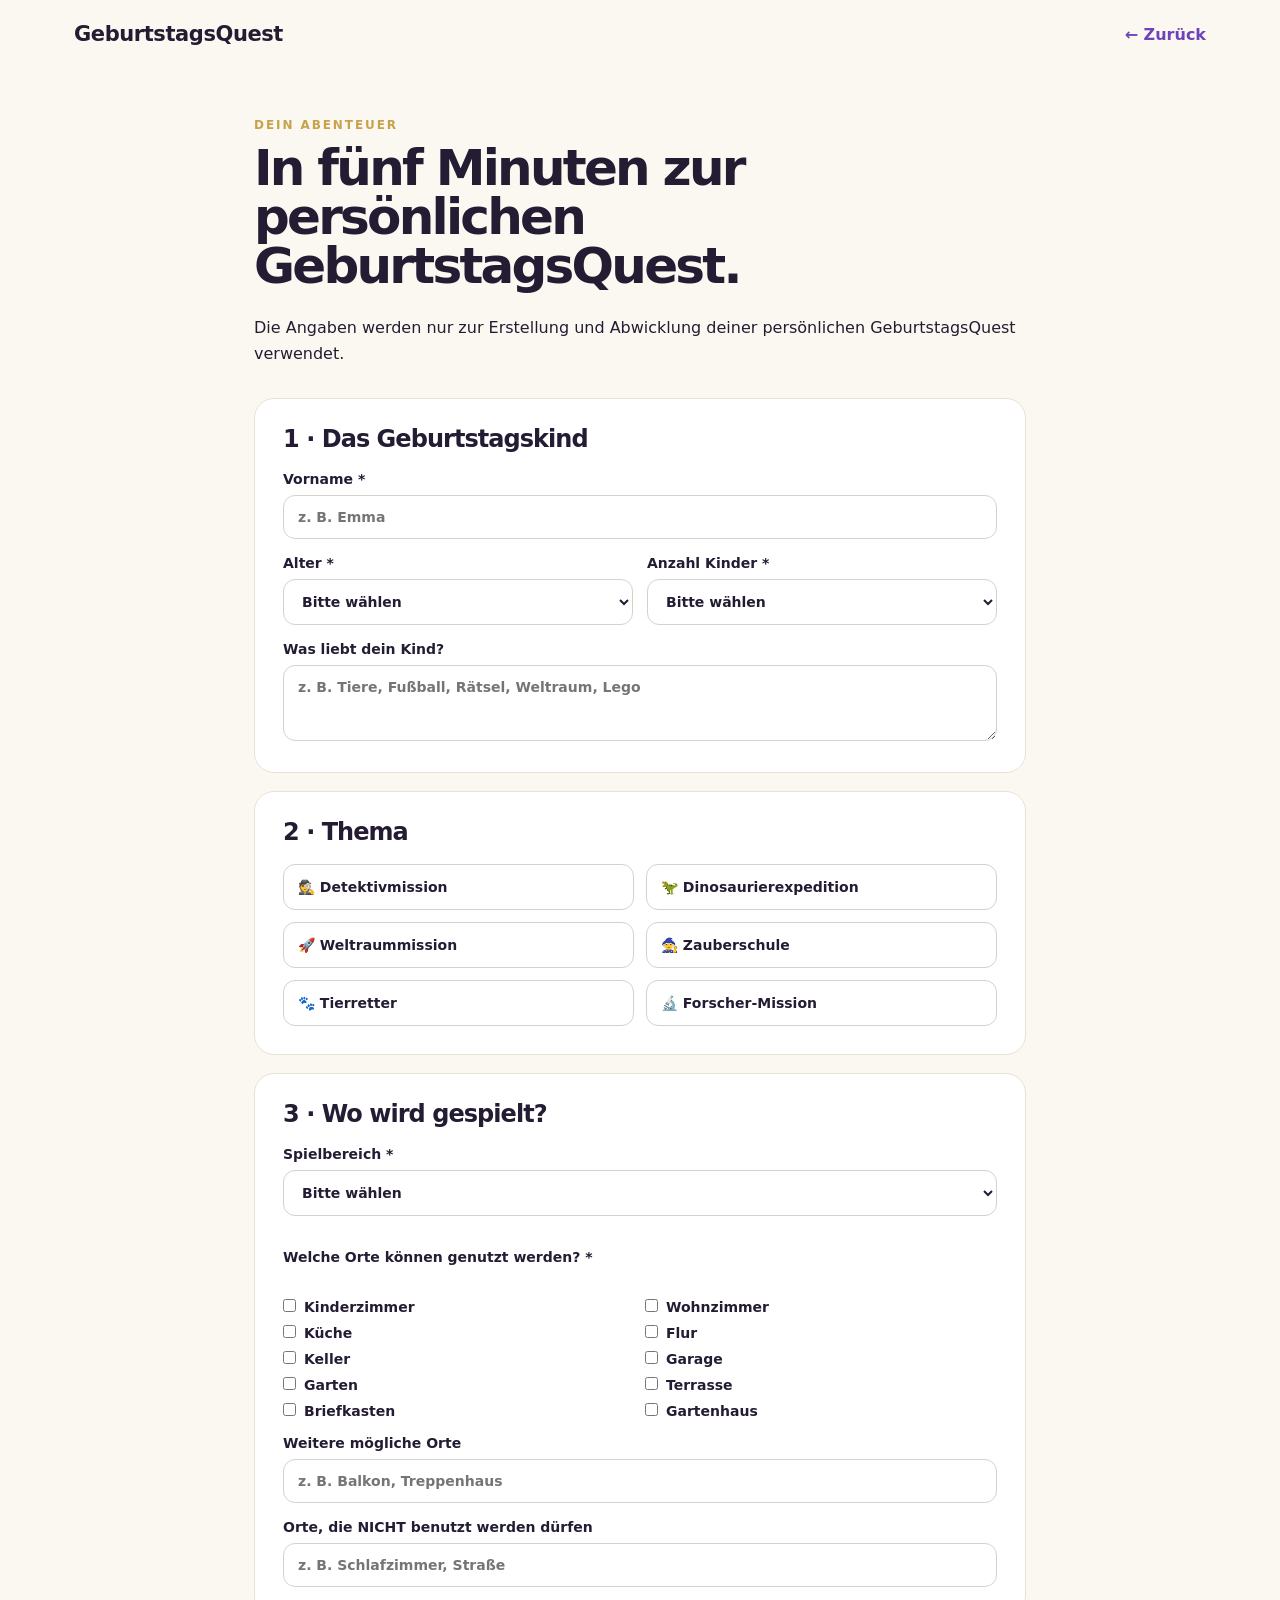
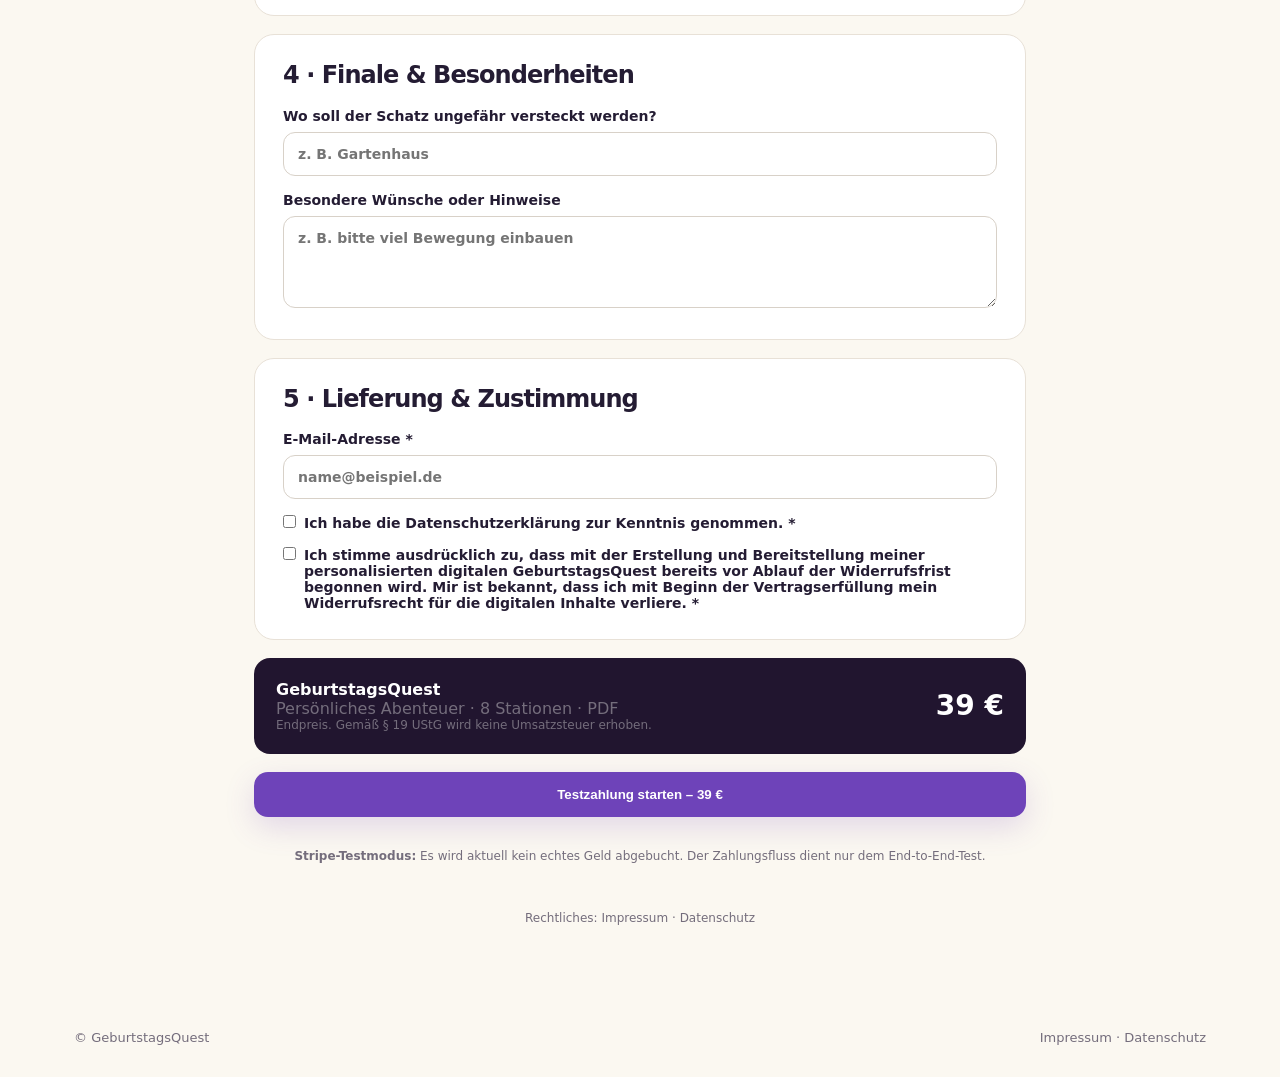
==== commit 3e73b767: "Update checkout privacy acknowledgement and Kleinunternehmer notice" ====
--- a/bestellen.html
+++ b/bestellen.html
@@ -1 +1 @@
-<!doctype html><html lang="de"><head><meta charset="utf-8"><meta name="viewport" content="width=device-width,initial-scale=1"><title>Abenteuer erstellen – GeburtstagsQuest</title><link rel="stylesheet" href="assets/style.css"></head><body><header class="nav"><a class="brand" href="index.html">GeburtstagsQuest</a><a class="link" href="index.html">← Zurück</a></header><main class="form-page"><div class="form-intro"><div class="eyebrow">DEIN ABENTEUER</div><h1>In fünf Minuten zur persönlichen GeburtstagsQuest.</h1><p>Die Angaben werden nur zur Erstellung und Abwicklung deiner persönlichen GeburtstagsQuest verwendet.</p></div><form id="questForm" class="quest-form"><div class="form-section"><h2>1 · Das Geburtstagskind</h2><label>Vorname *<input name="child_name" required maxlength="40" placeholder="z. B. Emma"></label><div class="two"><label>Alter *<select name="age" required><option value="">Bitte wählen</option><option>6</option><option>7</option><option>8</option><option>9</option><option>10</option></select></label><label>Anzahl Kinder *<select name="group_size" required><option value="">Bitte wählen</option><option>4</option><option>5</option><option>6</option><option>7</option><option>8</option><option>9</option><option>10</option></select></label></div><label>Was liebt dein Kind?<textarea name="interests" rows="3" placeholder="z. B. Tiere, Fußball, Rätsel, Weltraum, Lego"></textarea></label></div><div class="form-section"><h2>2 · Thema</h2><div class="choice-grid"><label class="choice"><input type="radio" name="theme" value="Detektivmission" required><span>🕵️ Detektivmission</span></label><label class="choice"><input type="radio" name="theme" value="Dinosaurierexpedition"><span>🦖 Dinosaurierexpedition</span></label><label class="choice"><input type="radio" name="theme" value="Weltraummission"><span>🚀 Weltraummission</span></label><label class="choice"><input type="radio" name="theme" value="Zauberschule"><span>🧙 Zauberschule</span></label><label class="choice"><input type="radio" name="theme" value="Tierretter"><span>🐾 Tierretter</span></label><label class="choice"><input type="radio" name="theme" value="Forscher-Geheimmission"><span>🔬 Forscher-Mission</span></label></div></div><div class="form-section"><h2>3 · Wo wird gespielt?</h2><label>Spielbereich *<select name="play_area" required><option value="">Bitte wählen</option><option>nur drinnen</option><option>nur draußen</option><option>drinnen und draußen</option></select></label><p class="label-like">Welche Orte können genutzt werden? *</p><div class="checks"><label><input type="checkbox" name="locations" value="Kinderzimmer">Kinderzimmer</label><label><input type="checkbox" name="locations" value="Wohnzimmer">Wohnzimmer</label><label><input type="checkbox" name="locations" value="Küche">Küche</label><label><input type="checkbox" name="locations" value="Flur">Flur</label><label><input type="checkbox" name="locations" value="Keller">Keller</label><label><input type="checkbox" name="locations" value="Garage">Garage</label><label><input type="checkbox" name="locations" value="Garten">Garten</label><label><input type="checkbox" name="locations" value="Terrasse">Terrasse</label><label><input type="checkbox" name="locations" value="Briefkasten">Briefkasten</label><label><input type="checkbox" name="locations" value="Gartenhaus">Gartenhaus</label></div><label>Weitere mögliche Orte<input name="other_locations" placeholder="z. B. Balkon, Treppenhaus"></label><label>Orte, die NICHT benutzt werden dürfen<input name="forbidden_locations" placeholder="z. B. Schlafzimmer, Straße"></label></div><div class="form-section"><h2>4 · Finale & Besonderheiten</h2><label>Wo soll der Schatz ungefähr versteckt werden?<input name="final_location" placeholder="z. B. Gartenhaus"></label><label>Besondere Wünsche oder Hinweise<textarea name="notes" rows="4" placeholder="z. B. bitte viel Bewegung einbauen"></textarea></label></div><div class="form-section"><h2>5 · Lieferung & Zustimmung</h2><label>E-Mail-Adresse *<input type="email" name="email" required placeholder="name@beispiel.de"></label><label class="consent"><input type="checkbox" name="consent" value="yes" required><span>Ich stimme zu, dass meine Angaben zur Erstellung und Abwicklung der GeburtstagsQuest verarbeitet werden. *</span></label><label class="consent"><input type="checkbox" name="digital_content_consent" value="yes" required><span>Ich stimme ausdrücklich zu, dass mit der Erstellung und Bereitstellung meiner personalisierten digitalen GeburtstagsQuest bereits vor Ablauf der Widerrufsfrist begonnen wird. Mir ist bekannt, dass ich mit Beginn der Vertragserfüllung mein Widerrufsrecht für die digitalen Inhalte verliere. *</span></label></div><div class="order-box"><div><strong>GeburtstagsQuest</strong><div class="muted">Persönliches Abenteuer · 8 Stationen · PDF</div></div><div class="order-price">39 €</div></div><button class="btn full" type="submit">Testzahlung starten – 39 €</button><p class="tiny"><strong>Stripe-Testmodus:</strong> Es wird aktuell kein echtes Geld abgebucht. Der Zahlungsfluss dient nur dem End-to-End-Test.</p><p class="tiny">Anbieterinformationen: <a href="impressum.html">Impressum</a></p></form></main><footer><div>© GeburtstagsQuest</div><div><a href="impressum.html">Impressum</a></div></footer><script src="assets/config.js"></script><script src="assets/app.js"></script></body></html>+<!doctype html><html lang="de"><head><meta charset="utf-8"><meta name="viewport" content="width=device-width,initial-scale=1"><title>Abenteuer erstellen – GeburtstagsQuest</title><link rel="stylesheet" href="assets/style.css"></head><body><header class="nav"><a class="brand" href="index.html">GeburtstagsQuest</a><a class="link" href="index.html">← Zurück</a></header><main class="form-page"><div class="form-intro"><div class="eyebrow">DEIN ABENTEUER</div><h1>In fünf Minuten zur persönlichen GeburtstagsQuest.</h1><p>Die Angaben werden nur zur Erstellung und Abwicklung deiner persönlichen GeburtstagsQuest verwendet.</p></div><form id="questForm" class="quest-form"><div class="form-section"><h2>1 · Das Geburtstagskind</h2><label>Vorname *<input name="child_name" required maxlength="40" placeholder="z. B. Emma"></label><div class="two"><label>Alter *<select name="age" required><option value="">Bitte wählen</option><option>6</option><option>7</option><option>8</option><option>9</option><option>10</option></select></label><label>Anzahl Kinder *<select name="group_size" required><option value="">Bitte wählen</option><option>4</option><option>5</option><option>6</option><option>7</option><option>8</option><option>9</option><option>10</option></select></label></div><label>Was liebt dein Kind?<textarea name="interests" rows="3" placeholder="z. B. Tiere, Fußball, Rätsel, Weltraum, Lego"></textarea></label></div><div class="form-section"><h2>2 · Thema</h2><div class="choice-grid"><label class="choice"><input type="radio" name="theme" value="Detektivmission" required><span>🕵️ Detektivmission</span></label><label class="choice"><input type="radio" name="theme" value="Dinosaurierexpedition"><span>🦖 Dinosaurierexpedition</span></label><label class="choice"><input type="radio" name="theme" value="Weltraummission"><span>🚀 Weltraummission</span></label><label class="choice"><input type="radio" name="theme" value="Zauberschule"><span>🧙 Zauberschule</span></label><label class="choice"><input type="radio" name="theme" value="Tierretter"><span>🐾 Tierretter</span></label><label class="choice"><input type="radio" name="theme" value="Forscher-Geheimmission"><span>🔬 Forscher-Mission</span></label></div></div><div class="form-section"><h2>3 · Wo wird gespielt?</h2><label>Spielbereich *<select name="play_area" required><option value="">Bitte wählen</option><option>nur drinnen</option><option>nur draußen</option><option>drinnen und draußen</option></select></label><p class="label-like">Welche Orte können genutzt werden? *</p><div class="checks"><label><input type="checkbox" name="locations" value="Kinderzimmer">Kinderzimmer</label><label><input type="checkbox" name="locations" value="Wohnzimmer">Wohnzimmer</label><label><input type="checkbox" name="locations" value="Küche">Küche</label><label><input type="checkbox" name="locations" value="Flur">Flur</label><label><input type="checkbox" name="locations" value="Keller">Keller</label><label><input type="checkbox" name="locations" value="Garage">Garage</label><label><input type="checkbox" name="locations" value="Garten">Garten</label><label><input type="checkbox" name="locations" value="Terrasse">Terrasse</label><label><input type="checkbox" name="locations" value="Briefkasten">Briefkasten</label><label><input type="checkbox" name="locations" value="Gartenhaus">Gartenhaus</label></div><label>Weitere mögliche Orte<input name="other_locations" placeholder="z. B. Balkon, Treppenhaus"></label><label>Orte, die NICHT benutzt werden dürfen<input name="forbidden_locations" placeholder="z. B. Schlafzimmer, Straße"></label></div><div class="form-section"><h2>4 · Finale & Besonderheiten</h2><label>Wo soll der Schatz ungefähr versteckt werden?<input name="final_location" placeholder="z. B. Gartenhaus"></label><label>Besondere Wünsche oder Hinweise<textarea name="notes" rows="4" placeholder="z. B. bitte viel Bewegung einbauen"></textarea></label></div><div class="form-section"><h2>5 · Lieferung & Zustimmung</h2><label>E-Mail-Adresse *<input type="email" name="email" required placeholder="name@beispiel.de"></label><label class="consent"><input type="checkbox" name="privacy_notice_acknowledged" value="yes" required><span>Ich habe die <a href="datenschutz.html" target="_blank" rel="noopener">Datenschutzerklärung</a> zur Kenntnis genommen. *</span></label><label class="consent"><input type="checkbox" name="digital_content_consent" value="yes" required><span>Ich stimme ausdrücklich zu, dass mit der Erstellung und Bereitstellung meiner personalisierten digitalen GeburtstagsQuest bereits vor Ablauf der Widerrufsfrist begonnen wird. Mir ist bekannt, dass ich mit Beginn der Vertragserfüllung mein Widerrufsrecht für die digitalen Inhalte verliere. *</span></label></div><div class="order-box"><div><strong>GeburtstagsQuest</strong><div class="muted">Persönliches Abenteuer · 8 Stationen · PDF</div><div class="tiny">Endpreis. Gemäß § 19 UStG wird keine Umsatzsteuer erhoben.</div></div><div class="order-price">39 €</div></div><button class="btn full" type="submit">Testzahlung starten – 39 €</button><p class="tiny"><strong>Stripe-Testmodus:</strong> Es wird aktuell kein echtes Geld abgebucht. Der Zahlungsfluss dient nur dem End-to-End-Test.</p><p class="tiny">Rechtliches: <a href="impressum.html">Impressum</a> · <a href="datenschutz.html">Datenschutz</a></p></form></main><footer><div>© GeburtstagsQuest</div><div><a href="impressum.html">Impressum</a> · <a href="datenschutz.html">Datenschutz</a></div></footer><script src="assets/config.js"></script><script src="assets/app.js"></script></body></html>
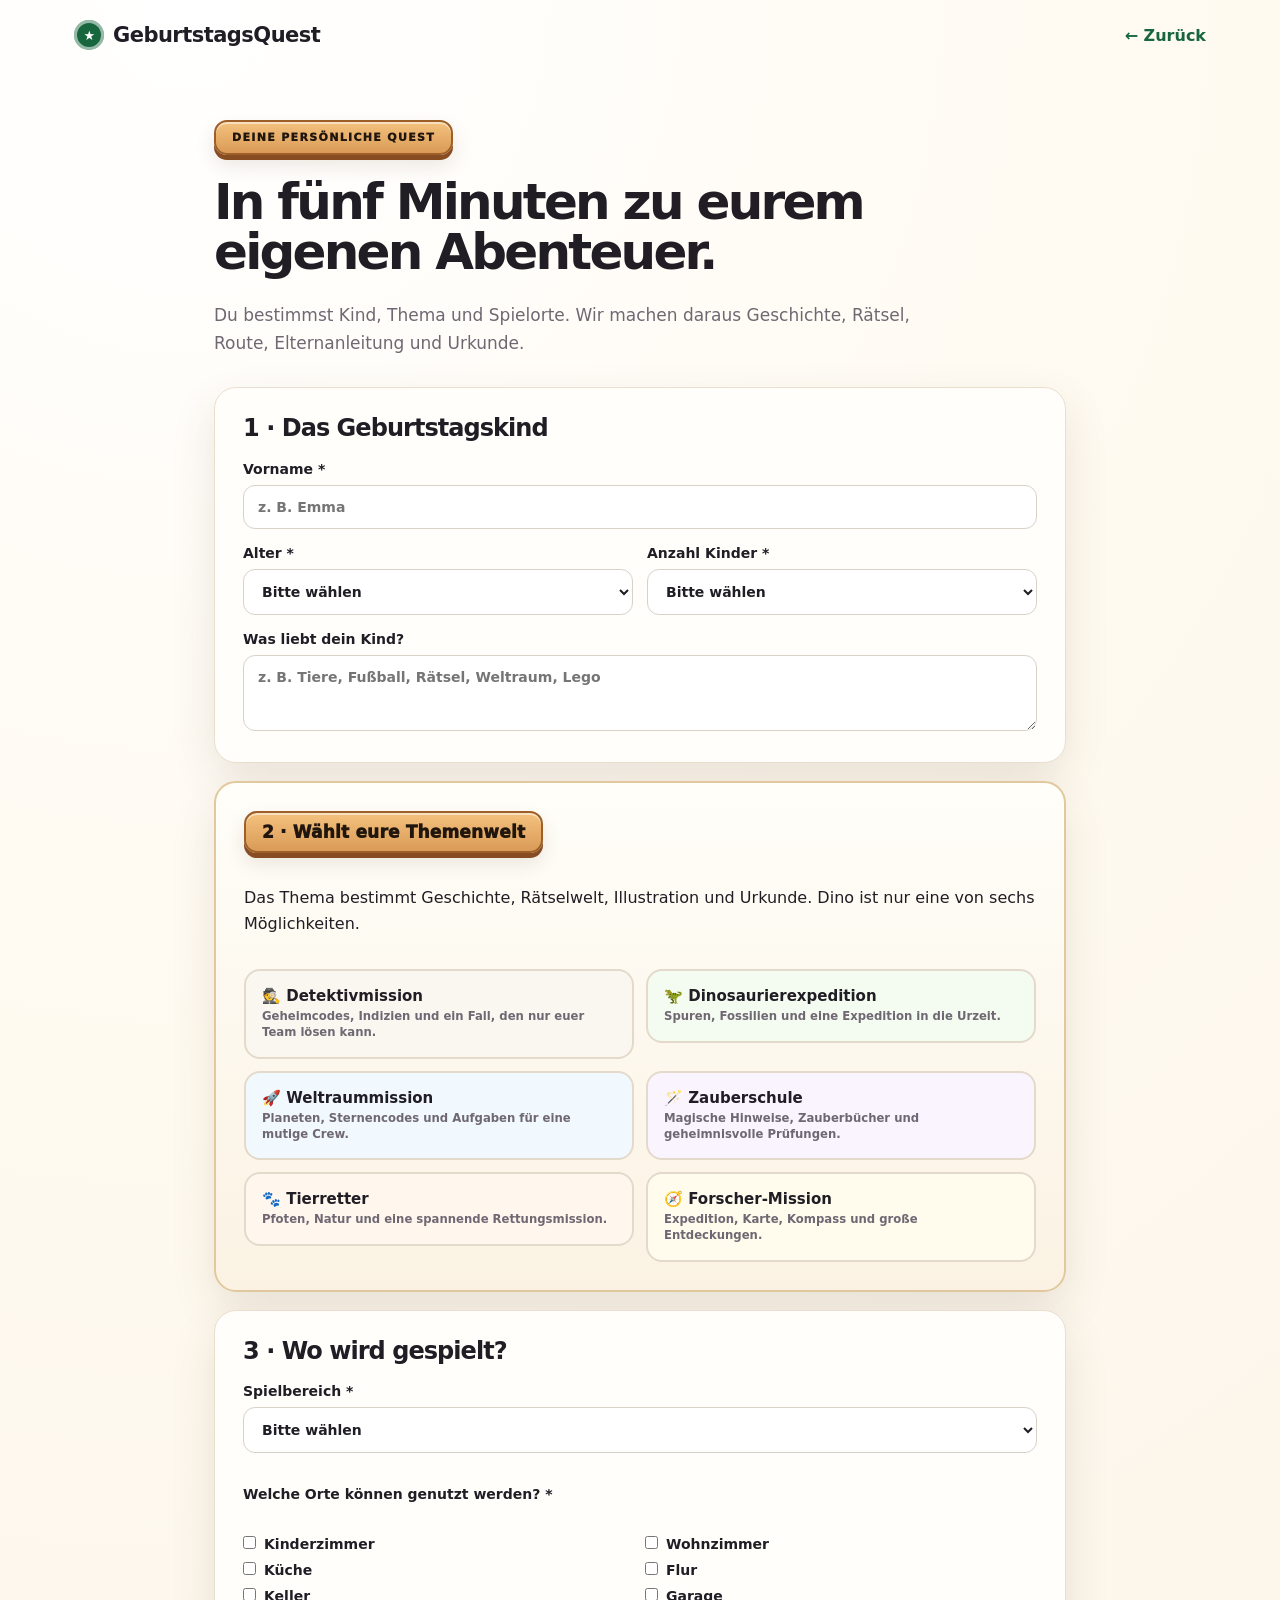
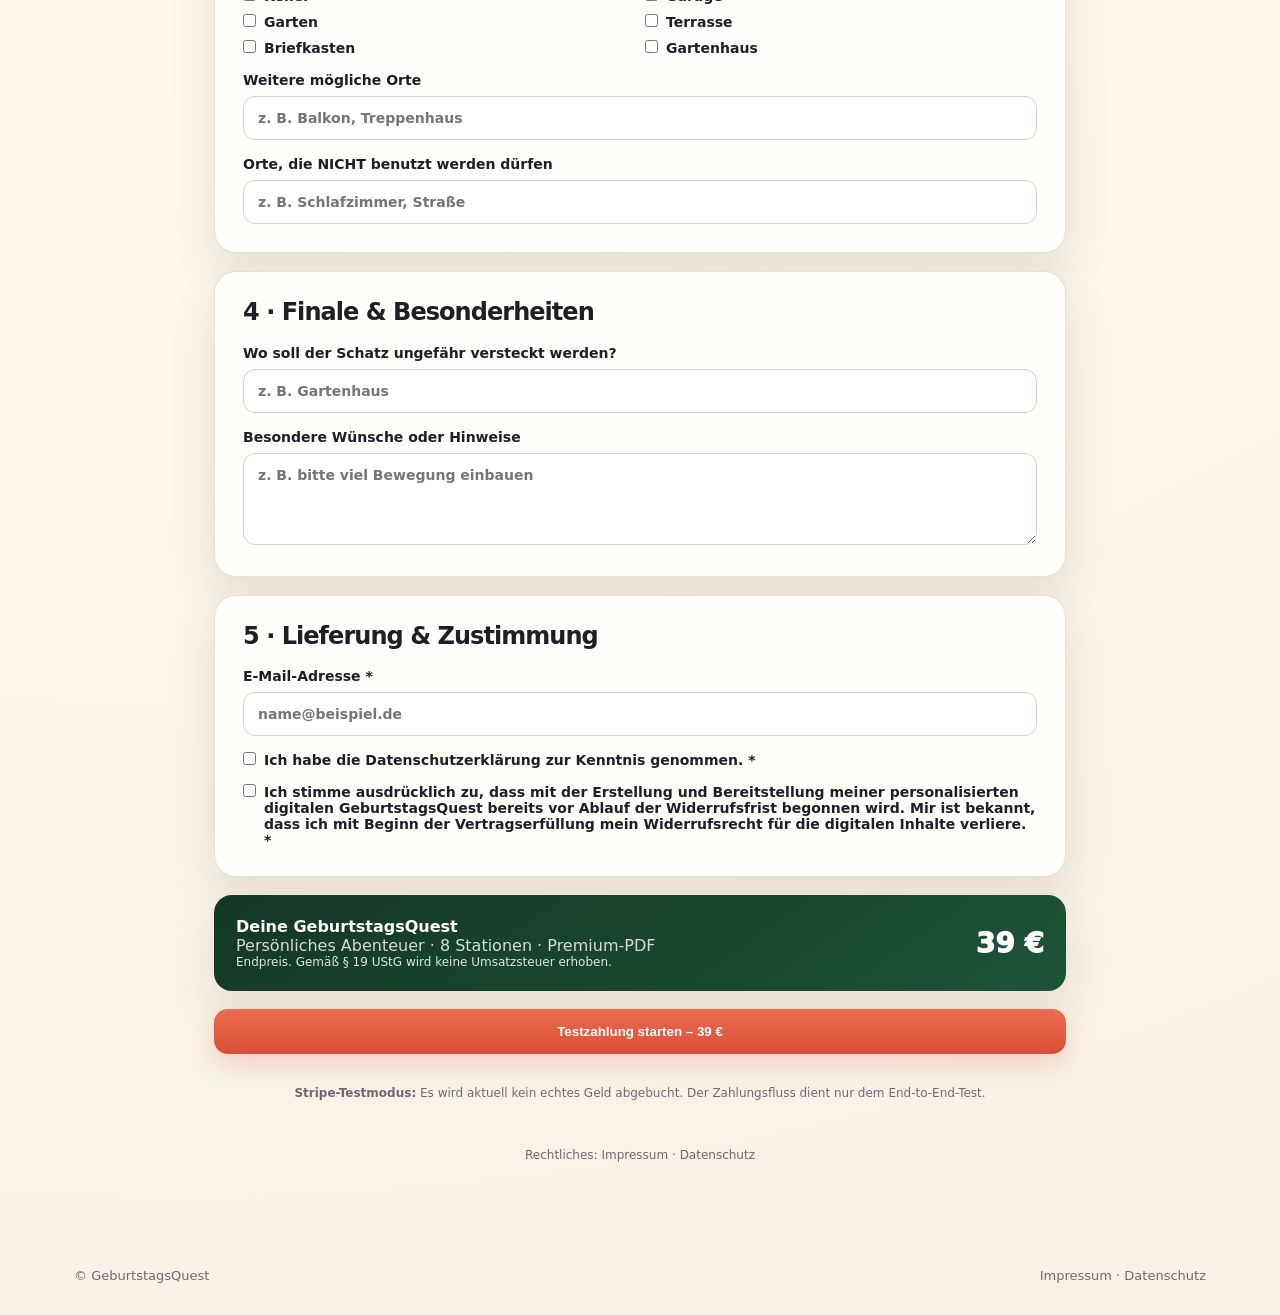
==== commit f384e193: "Upgrade order flow with visual multi-theme selection" ====
--- a/bestellen.html
+++ b/bestellen.html
@@ -1 +1 @@
-<!doctype html><html lang="de"><head><meta charset="utf-8"><meta name="viewport" content="width=device-width,initial-scale=1"><title>Abenteuer erstellen – GeburtstagsQuest</title><link rel="stylesheet" href="assets/style.css"></head><body><header class="nav"><a class="brand" href="index.html">GeburtstagsQuest</a><a class="link" href="index.html">← Zurück</a></header><main class="form-page"><div class="form-intro"><div class="eyebrow">DEIN ABENTEUER</div><h1>In fünf Minuten zur persönlichen GeburtstagsQuest.</h1><p>Die Angaben werden nur zur Erstellung und Abwicklung deiner persönlichen GeburtstagsQuest verwendet.</p></div><form id="questForm" class="quest-form"><div class="form-section"><h2>1 · Das Geburtstagskind</h2><label>Vorname *<input name="child_name" required maxlength="40" placeholder="z. B. Emma"></label><div class="two"><label>Alter *<select name="age" required><option value="">Bitte wählen</option><option>6</option><option>7</option><option>8</option><option>9</option><option>10</option></select></label><label>Anzahl Kinder *<select name="group_size" required><option value="">Bitte wählen</option><option>4</option><option>5</option><option>6</option><option>7</option><option>8</option><option>9</option><option>10</option></select></label></div><label>Was liebt dein Kind?<textarea name="interests" rows="3" placeholder="z. B. Tiere, Fußball, Rätsel, Weltraum, Lego"></textarea></label></div><div class="form-section"><h2>2 · Thema</h2><div class="choice-grid"><label class="choice"><input type="radio" name="theme" value="Detektivmission" required><span>🕵️ Detektivmission</span></label><label class="choice"><input type="radio" name="theme" value="Dinosaurierexpedition"><span>🦖 Dinosaurierexpedition</span></label><label class="choice"><input type="radio" name="theme" value="Weltraummission"><span>🚀 Weltraummission</span></label><label class="choice"><input type="radio" name="theme" value="Zauberschule"><span>🧙 Zauberschule</span></label><label class="choice"><input type="radio" name="theme" value="Tierretter"><span>🐾 Tierretter</span></label><label class="choice"><input type="radio" name="theme" value="Forscher-Geheimmission"><span>🔬 Forscher-Mission</span></label></div></div><div class="form-section"><h2>3 · Wo wird gespielt?</h2><label>Spielbereich *<select name="play_area" required><option value="">Bitte wählen</option><option>nur drinnen</option><option>nur draußen</option><option>drinnen und draußen</option></select></label><p class="label-like">Welche Orte können genutzt werden? *</p><div class="checks"><label><input type="checkbox" name="locations" value="Kinderzimmer">Kinderzimmer</label><label><input type="checkbox" name="locations" value="Wohnzimmer">Wohnzimmer</label><label><input type="checkbox" name="locations" value="Küche">Küche</label><label><input type="checkbox" name="locations" value="Flur">Flur</label><label><input type="checkbox" name="locations" value="Keller">Keller</label><label><input type="checkbox" name="locations" value="Garage">Garage</label><label><input type="checkbox" name="locations" value="Garten">Garten</label><label><input type="checkbox" name="locations" value="Terrasse">Terrasse</label><label><input type="checkbox" name="locations" value="Briefkasten">Briefkasten</label><label><input type="checkbox" name="locations" value="Gartenhaus">Gartenhaus</label></div><label>Weitere mögliche Orte<input name="other_locations" placeholder="z. B. Balkon, Treppenhaus"></label><label>Orte, die NICHT benutzt werden dürfen<input name="forbidden_locations" placeholder="z. B. Schlafzimmer, Straße"></label></div><div class="form-section"><h2>4 · Finale & Besonderheiten</h2><label>Wo soll der Schatz ungefähr versteckt werden?<input name="final_location" placeholder="z. B. Gartenhaus"></label><label>Besondere Wünsche oder Hinweise<textarea name="notes" rows="4" placeholder="z. B. bitte viel Bewegung einbauen"></textarea></label></div><div class="form-section"><h2>5 · Lieferung & Zustimmung</h2><label>E-Mail-Adresse *<input type="email" name="email" required placeholder="name@beispiel.de"></label><label class="consent"><input type="checkbox" name="privacy_notice_acknowledged" value="yes" required><span>Ich habe die <a href="datenschutz.html" target="_blank" rel="noopener">Datenschutzerklärung</a> zur Kenntnis genommen. *</span></label><label class="consent"><input type="checkbox" name="digital_content_consent" value="yes" required><span>Ich stimme ausdrücklich zu, dass mit der Erstellung und Bereitstellung meiner personalisierten digitalen GeburtstagsQuest bereits vor Ablauf der Widerrufsfrist begonnen wird. Mir ist bekannt, dass ich mit Beginn der Vertragserfüllung mein Widerrufsrecht für die digitalen Inhalte verliere. *</span></label></div><div class="order-box"><div><strong>GeburtstagsQuest</strong><div class="muted">Persönliches Abenteuer · 8 Stationen · PDF</div><div class="tiny">Endpreis. Gemäß § 19 UStG wird keine Umsatzsteuer erhoben.</div></div><div class="order-price">39 €</div></div><button class="btn full" type="submit">Testzahlung starten – 39 €</button><p class="tiny"><strong>Stripe-Testmodus:</strong> Es wird aktuell kein echtes Geld abgebucht. Der Zahlungsfluss dient nur dem End-to-End-Test.</p><p class="tiny">Rechtliches: <a href="impressum.html">Impressum</a> · <a href="datenschutz.html">Datenschutz</a></p></form></main><footer><div>© GeburtstagsQuest</div><div><a href="impressum.html">Impressum</a> · <a href="datenschutz.html">Datenschutz</a></div></footer><script src="assets/config.js"></script><script src="assets/app.js"></script></body></html>+<!doctype html><html lang="de"><head><meta charset="utf-8"><meta name="viewport" content="width=device-width,initial-scale=1"><title>Abenteuer erstellen – GeburtstagsQuest</title><link rel="stylesheet" href="assets/style.css"></head><body><header class="nav"><a class="brand" href="index.html"><span class="brand-mark">★</span> GeburtstagsQuest</a><a class="link" href="index.html">← Zurück</a></header><main class="form-page"><div class="form-intro"><div class="wood-kicker">DEINE PERSÖNLICHE QUEST</div><h1>In fünf Minuten zu eurem eigenen Abenteuer.</h1><p class="lead compact">Du bestimmst Kind, Thema und Spielorte. Wir machen daraus Geschichte, Rätsel, Route, Elternanleitung und Urkunde.</p></div><form id="questForm" class="quest-form"><div class="form-section"><h2>1 · Das Geburtstagskind</h2><label>Vorname *<input name="child_name" required maxlength="40" placeholder="z. B. Emma"></label><div class="two"><label>Alter *<select name="age" required><option value="">Bitte wählen</option><option>6</option><option>7</option><option>8</option><option>9</option><option>10</option></select></label><label>Anzahl Kinder *<select name="group_size" required><option value="">Bitte wählen</option><option>4</option><option>5</option><option>6</option><option>7</option><option>8</option><option>9</option><option>10</option></select></label></div><label>Was liebt dein Kind?<textarea name="interests" rows="3" placeholder="z. B. Tiere, Fußball, Rätsel, Weltraum, Lego"></textarea></label></div><div class="form-section theme-picker"><div><div class="wood-title left">2 · Wählt eure Themenwelt</div><p>Das Thema bestimmt Geschichte, Rätselwelt, Illustration und Urkunde. Dino ist nur eine von sechs Möglichkeiten.</p></div><div class="choice-grid"><label class="choice theme-choice-detective"><input type="radio" name="theme" value="Detektivmission" required><span><strong>🕵️ Detektivmission</strong><small>Geheimcodes, Indizien und ein Fall, den nur euer Team lösen kann.</small></span></label><label class="choice theme-choice-dino"><input type="radio" name="theme" value="Dinosaurierexpedition"><span><strong>🦖 Dinosaurierexpedition</strong><small>Spuren, Fossilien und eine Expedition in die Urzeit.</small></span></label><label class="choice theme-choice-space"><input type="radio" name="theme" value="Weltraummission"><span><strong>🚀 Weltraummission</strong><small>Planeten, Sternencodes und Aufgaben für eine mutige Crew.</small></span></label><label class="choice theme-choice-magic"><input type="radio" name="theme" value="Zauberschule"><span><strong>🪄 Zauberschule</strong><small>Magische Hinweise, Zauberbücher und geheimnisvolle Prüfungen.</small></span></label><label class="choice theme-choice-animal"><input type="radio" name="theme" value="Tierretter"><span><strong>🐾 Tierretter</strong><small>Pfoten, Natur und eine spannende Rettungsmission.</small></span></label><label class="choice theme-choice-research"><input type="radio" name="theme" value="Forscher-Geheimmission"><span><strong>🧭 Forscher-Mission</strong><small>Expedition, Karte, Kompass und große Entdeckungen.</small></span></label></div></div><div class="form-section"><h2>3 · Wo wird gespielt?</h2><label>Spielbereich *<select name="play_area" required><option value="">Bitte wählen</option><option>nur drinnen</option><option>nur draußen</option><option>drinnen und draußen</option></select></label><p class="label-like">Welche Orte können genutzt werden? *</p><div class="checks"><label><input type="checkbox" name="locations" value="Kinderzimmer">Kinderzimmer</label><label><input type="checkbox" name="locations" value="Wohnzimmer">Wohnzimmer</label><label><input type="checkbox" name="locations" value="Küche">Küche</label><label><input type="checkbox" name="locations" value="Flur">Flur</label><label><input type="checkbox" name="locations" value="Keller">Keller</label><label><input type="checkbox" name="locations" value="Garage">Garage</label><label><input type="checkbox" name="locations" value="Garten">Garten</label><label><input type="checkbox" name="locations" value="Terrasse">Terrasse</label><label><input type="checkbox" name="locations" value="Briefkasten">Briefkasten</label><label><input type="checkbox" name="locations" value="Gartenhaus">Gartenhaus</label></div><label>Weitere mögliche Orte<input name="other_locations" placeholder="z. B. Balkon, Treppenhaus"></label><label>Orte, die NICHT benutzt werden dürfen<input name="forbidden_locations" placeholder="z. B. Schlafzimmer, Straße"></label></div><div class="form-section"><h2>4 · Finale & Besonderheiten</h2><label>Wo soll der Schatz ungefähr versteckt werden?<input name="final_location" placeholder="z. B. Gartenhaus"></label><label>Besondere Wünsche oder Hinweise<textarea name="notes" rows="4" placeholder="z. B. bitte viel Bewegung einbauen"></textarea></label></div><div class="form-section"><h2>5 · Lieferung & Zustimmung</h2><label>E-Mail-Adresse *<input type="email" name="email" required placeholder="name@beispiel.de"></label><label class="consent"><input type="checkbox" name="privacy_notice_acknowledged" value="yes" required><span>Ich habe die <a href="datenschutz.html" target="_blank" rel="noopener">Datenschutzerklärung</a> zur Kenntnis genommen. *</span></label><label class="consent"><input type="checkbox" name="digital_content_consent" value="yes" required><span>Ich stimme ausdrücklich zu, dass mit der Erstellung und Bereitstellung meiner personalisierten digitalen GeburtstagsQuest bereits vor Ablauf der Widerrufsfrist begonnen wird. Mir ist bekannt, dass ich mit Beginn der Vertragserfüllung mein Widerrufsrecht für die digitalen Inhalte verliere. *</span></label></div><div class="order-box"><div><strong>Deine GeburtstagsQuest</strong><div style="opacity:.82">Persönliches Abenteuer · 8 Stationen · Premium-PDF</div><div class="tiny" style="color:#dce9df;text-align:left">Endpreis. Gemäß § 19 UStG wird keine Umsatzsteuer erhoben.</div></div><div class="order-price">39 €</div></div><button class="btn full" type="submit">Testzahlung starten – 39 €</button><p class="tiny"><strong>Stripe-Testmodus:</strong> Es wird aktuell kein echtes Geld abgebucht. Der Zahlungsfluss dient nur dem End-to-End-Test.</p><p class="tiny">Rechtliches: <a href="impressum.html">Impressum</a> · <a href="datenschutz.html">Datenschutz</a></p></form></main><footer><div>© GeburtstagsQuest</div><div><a href="impressum.html">Impressum</a> · <a href="datenschutz.html">Datenschutz</a></div></footer><script src="assets/config.js"></script><script src="assets/app.js"></script></body></html>
--- a/assets/style.css
+++ b/assets/style.css
@@ -1 +1 @@
-:root{--bg:#fbf8f1;--ink:#241c33;--muted:#746d7c;--accent:#6e43b9;--accent2:#c7a24a;--dark:#21152f;--card:#fff;--line:#e8e1d7}*{box-sizing:border-box}html{scroll-behavior:smooth}body{margin:0;background:var(--bg);color:var(--ink);font-family:Inter,ui-sans-serif,system-ui,-apple-system,BlinkMacSystemFont,"Segoe UI",sans-serif}a{color:inherit;text-decoration:none}.nav{max-width:1180px;margin:auto;padding:22px 24px;display:flex;align-items:center;justify-content:space-between}.brand{font-weight:850;letter-spacing:-.02em;font-size:21px}.btn{display:inline-flex;align-items:center;justify-content:center;background:var(--accent);color:#fff;padding:15px 22px;border-radius:14px;font-weight:800;border:0;cursor:pointer;box-shadow:0 10px 30px rgba(110,67,185,.18)}.btn-small{padding:10px 15px;border-radius:11px;font-size:14px}.btn.full{width:100%}.link{font-weight:700;color:var(--accent)}.hero{max-width:1180px;margin:30px auto 0;padding:54px 24px 70px;display:grid;grid-template-columns:1.15fr .85fr;gap:70px;align-items:center}.eyebrow{font-size:12px;font-weight:900;letter-spacing:.16em;color:var(--accent2);margin-bottom:12px}h1{font-size:64px;line-height:.98;letter-spacing:-.055em;margin:0 0 24px;max-width:760px}h2{font-size:40px;line-height:1.05;letter-spacing:-.04em;margin:0 0 18px}h3{font-size:21px;margin:0 0 10px}p{line-height:1.65}.lead{font-size:20px;color:var(--muted);max-width:700px}.hero-actions{display:flex;gap:22px;align-items:center;margin-top:30px;flex-wrap:wrap}.trust-row{display:flex;gap:20px;margin-top:24px;color:var(--muted);font-size:14px;flex-wrap:wrap}.hero-card{display:flex;justify-content:center}.mock-cover{width:390px;min-height:520px;background:linear-gradient(145deg,#2f2042,#16101f);color:#fff;border-radius:26px;padding:44px 36px;display:flex;flex-direction:column;justify-content:center;text-align:center;box-shadow:0 28px 70px rgba(27,14,47,.28);border:1px solid rgba(255,255,255,.1)}.crest{font-size:62px;margin-bottom:18px}.smallcaps{letter-spacing:.2em;font-size:11px;color:#d8c38e;font-weight:900}.mock-cover h2{font-size:31px;margin:22px 0}.divider{height:2px;background:#b89543;width:90px;margin:0 auto 16px}.pill{display:inline-block;border:1px solid rgba(255,255,255,.25);padding:9px 12px;border-radius:999px;margin-top:16px;font-size:13px}.section{max-width:1180px;margin:0 auto;padding:88px 24px}.section-head{max-width:780px;margin-bottom:38px}.section-head p{color:var(--muted);font-size:18px}.steps{display:grid;grid-template-columns:repeat(3,1fr);gap:20px}.step,.example-card,.price-card,.form-section{background:var(--card);border:1px solid var(--line);border-radius:20px;padding:28px}.num{width:42px;height:42px;border-radius:50%;display:grid;place-items:center;background:#efe8fb;color:var(--accent);font-weight:900;margin-bottom:24px}.step p,.example-card p{color:var(--muted)}.dark{max-width:none;background:var(--dark);color:#fff;padding-left:max(24px,calc((100vw - 1132px)/2));padding-right:max(24px,calc((100vw - 1132px)/2))}.dark .section-head p,.dark .example-card p{color:#c9bfd2}.example-grid{display:grid;grid-template-columns:repeat(3,1fr);gap:20px}.example-card{background:#2b1d3b;border-color:#493658}.tag{display:inline-block;font-size:10px;letter-spacing:.14em;font-weight:900;color:#e0c77b;margin-bottom:18px}.split{display:grid;grid-template-columns:1fr 1fr;gap:70px}.checklist{display:grid;gap:14px;font-weight:700}.checklist div{padding-bottom:12px;border-bottom:1px solid var(--line)}.theme-grid{display:grid;grid-template-columns:repeat(3,1fr);gap:14px}.theme-grid div{background:#fff;border:1px solid var(--line);border-radius:16px;padding:18px;display:flex;gap:12px;align-items:center;font-weight:800}.price-wrap{display:flex;justify-content:center}.price-card{max-width:520px;width:100%;padding:36px}.price{font-size:58px;font-weight:900;letter-spacing:-.05em}.price-card ul{padding-left:20px;line-height:1.9;color:var(--muted)}.faq details{border-top:1px solid var(--line);padding:20px 0}.faq details:last-child{border-bottom:1px solid var(--line)}.faq summary{font-weight:850;cursor:pointer}.faq p{color:var(--muted)}.cta{max-width:1132px;margin:30px auto 80px;background:#efe8fb;border-radius:24px;padding:44px;display:flex;align-items:center;justify-content:space-between;gap:20px}footer{max-width:1180px;margin:auto;padding:0 24px 32px;display:flex;justify-content:space-between;gap:20px;color:var(--muted);font-size:13px}.muted{color:var(--muted)}.form-page{max-width:820px;margin:30px auto 90px;padding:0 24px}.form-intro{margin:50px 0 30px}.form-intro h1{font-size:50px}.quest-form{display:grid;gap:18px}.form-section{display:grid;gap:16px}.form-section h2{font-size:24px;margin-bottom:3px}label,.label-like{font-weight:800;font-size:14px}input,select,textarea{width:100%;margin-top:8px;border:1px solid #d8d1c8;border-radius:12px;background:#fff;padding:13px 14px;font:inherit;color:var(--ink);outline:none}input:focus,select:focus,textarea:focus{border-color:var(--accent);box-shadow:0 0 0 3px rgba(110,67,185,.09)}.two{display:grid;grid-template-columns:1fr 1fr;gap:14px}.choice-grid{display:grid;grid-template-columns:1fr 1fr;gap:12px}.choice{position:relative}.choice input{position:absolute;opacity:0;pointer-events:none}.choice span{display:block;border:1px solid #d8d1c8;padding:14px;border-radius:12px;background:#fff;cursor:pointer}.choice input:checked+span{border-color:var(--accent);box-shadow:0 0 0 3px rgba(110,67,185,.09);background:#f7f2ff}.checks{display:grid;grid-template-columns:1fr 1fr;gap:10px}.checks label,.consent{font-weight:600}.checks input,.consent input{width:auto;margin:0 8px 0 0}.consent{display:flex;align-items:flex-start}.order-box{display:flex;justify-content:space-between;align-items:center;background:#21152f;color:#fff;padding:22px;border-radius:16px}.order-price{font-size:28px;font-weight:900}.tiny{font-size:12px;color:var(--muted);text-align:center}.thankyou{max-width:680px;margin:120px auto;padding:24px;text-align:center}.thankyou h1{font-size:54px}.success{width:64px;height:64px;border-radius:50%;display:grid;place-items:center;margin:0 auto 24px;background:#e8f5ec;color:#2f7c43;font-weight:900;font-size:28px}@media(max-width:800px){h1{font-size:44px}h2{font-size:32px}.hero{grid-template-columns:1fr;gap:35px;padding-top:30px}.hero-card{justify-content:flex-start}.mock-cover{width:100%;min-height:430px}.steps,.example-grid,.theme-grid,.split{grid-template-columns:1fr}.cta{margin-left:16px;margin-right:16px;flex-direction:column;align-items:flex-start}.choice-grid,.checks,.two{grid-template-columns:1fr}footer{flex-direction:column}}+:root{--bg:#fffaf0;--paper:#fffdf7;--ink:#201d25;--muted:#6f6873;--accent:#d95b42;--accent2:#bd842f;--forest:#17663d;--forest-dark:#0f472d;--wood:#d69a55;--wood-light:#f1bd78;--dark:#183e2c;--card:#fffefb;--line:#eadfcf;--shadow:0 18px 45px rgba(79,54,31,.12)}*{box-sizing:border-box}html{scroll-behavior:smooth}body{margin:0;background:radial-gradient(circle at 15% 0,#fff 0,#fffaf0 34%,#f8f1e5 100%);color:var(--ink);font-family:Inter,ui-sans-serif,system-ui,-apple-system,BlinkMacSystemFont,"Segoe UI",sans-serif}a{color:inherit;text-decoration:none}.nav{max-width:1180px;margin:auto;padding:20px 24px;display:flex;align-items:center;justify-content:space-between}.brand{font-weight:900;letter-spacing:-.025em;font-size:21px;display:flex;align-items:center;gap:9px}.brand-mark{width:30px;height:30px;display:grid;place-items:center;background:var(--forest);color:#fff;border-radius:50%;font-size:13px;box-shadow:inset 0 0 0 3px rgba(255,255,255,.55)}.btn{display:inline-flex;align-items:center;justify-content:center;background:linear-gradient(180deg,#ec6b4f,#d94e37);color:#fff;padding:15px 22px;border-radius:14px;font-weight:900;border:0;cursor:pointer;box-shadow:0 10px 26px rgba(217,78,55,.22);transition:.2s transform,.2s box-shadow}.btn:hover{transform:translateY(-2px);box-shadow:0 14px 32px rgba(217,78,55,.28)}.btn-small{padding:10px 15px;border-radius:11px;font-size:14px}.btn.full{width:100%}.link{font-weight:800;color:var(--forest)}.hero{max-width:1180px;margin:18px auto 0;padding:50px 24px 74px;display:grid;grid-template-columns:1.05fr .95fr;gap:60px;align-items:center}.wood-kicker,.wood-title{display:inline-block;color:#20160d;font-weight:950;letter-spacing:.01em;background:linear-gradient(180deg,#f4c27e,#d99b57);border:2px solid #9d5f27;border-radius:13px;padding:9px 16px;box-shadow:inset 0 2px 0 rgba(255,255,255,.5),0 5px 0 #874c21,0 10px 20px rgba(86,52,22,.12);position:relative}.wood-kicker{font-size:11px;letter-spacing:.12em;margin-bottom:22px}.wood-title{font-size:17px;margin-bottom:16px}.wood-title.left{margin-left:0}.centered{text-align:center;margin-left:auto;margin-right:auto}.eyebrow{font-size:12px;font-weight:900;letter-spacing:.16em;color:#e8c56a;margin-bottom:12px}h1{font-size:61px;line-height:1.00;letter-spacing:-.055em;margin:0 0 24px;max-width:760px}h2{font-size:39px;line-height:1.06;letter-spacing:-.04em;margin:0 0 18px}h3{font-size:21px;margin:0 0 10px}p{line-height:1.65}.lead{font-size:19px;color:var(--muted);max-width:700px}.lead.compact{font-size:17px}.hero-actions{display:flex;gap:22px;align-items:center;margin-top:30px;flex-wrap:wrap}.trust-row{display:flex;gap:18px;margin-top:24px;color:var(--muted);font-size:14px;flex-wrap:wrap}.quest-showcase{min-height:550px;position:relative}.showcase-card{position:absolute;width:310px;min-height:380px;border-radius:24px;padding:34px 28px;color:#fff;box-shadow:0 28px 60px rgba(44,37,31,.22);border:7px solid #fff;display:flex;flex-direction:column;justify-content:flex-end;overflow:hidden}.showcase-card:before,.showcase-card:after{content:"";position:absolute;border-radius:50%;opacity:.18}.showcase-card:before{width:210px;height:210px;right:-70px;top:-60px;background:#fff}.showcase-card:after{width:150px;height:150px;left:-55px;bottom:-50px;background:#000}.showcase-icon{font-size:78px;position:absolute;top:42px;left:30px;filter:drop-shadow(0 8px 10px rgba(0,0,0,.15))}.showcase-small{font-size:10px;font-weight:950;letter-spacing:.13em;opacity:.82;margin-bottom:10px}.showcase-card strong{font-size:26px;line-height:1.05;position:relative;z-index:2}.showcase-card span{font-size:13px;margin-top:12px;opacity:.88;position:relative;z-index:2}.showcase-dino{background:linear-gradient(145deg,#1d7547,#0b4b2d);right:38px;top:18px;transform:rotate(4deg);z-index:1}.showcase-detective{background:linear-gradient(145deg,#4b3f53,#25202a);left:10px;top:125px;transform:rotate(-7deg);z-index:2}.showcase-space{background:linear-gradient(145deg,#2769a5,#142b5c);right:0;bottom:0;transform:rotate(8deg);z-index:3}.section{max-width:1180px;margin:0 auto;padding:86px 24px}.section-head{max-width:790px;margin-bottom:38px}.section-head.centered{margin-bottom:44px}.section-head p{color:var(--muted);font-size:18px}.steps{display:grid;grid-template-columns:repeat(3,1fr);gap:20px}.step,.example-card,.price-card,.form-section{background:var(--card);border:1px solid var(--line);border-radius:22px;padding:28px;box-shadow:var(--shadow)}.visual-steps .step{text-align:center;position:relative;padding-top:26px}.step-icon{font-size:42px;margin:12px 0}.num{width:42px;height:42px;border-radius:50%;display:grid;place-items:center;background:var(--accent);color:#fff;font-weight:950;margin:0 auto 10px}.step p,.example-card p{color:var(--muted)}.themes{max-width:1230px}.premium-themes{display:grid;grid-template-columns:repeat(3,1fr);gap:18px}.theme-card{min-height:205px;border-radius:23px;padding:26px;border:1px solid rgba(255,255,255,.6);box-shadow:var(--shadow);position:relative;overflow:hidden}.theme-card:after{content:"";position:absolute;width:130px;height:130px;border-radius:50%;right:-35px;top:-35px;background:rgba(255,255,255,.28)}.theme-icon{font-size:49px;margin-bottom:24px;position:relative;z-index:1}.theme-card h3,.theme-card p{position:relative;z-index:1}.theme-card p{margin-bottom:0;color:rgba(25,22,25,.72)}.theme-detective{background:linear-gradient(145deg,#eee8dc,#d8cab8)}.theme-dino{background:linear-gradient(145deg,#d9f0cf,#a8d493)}.theme-space{background:linear-gradient(145deg,#d8eaf9,#9dc9ef)}.theme-magic{background:linear-gradient(145deg,#eadcf8,#c7a4e9)}.theme-animal{background:linear-gradient(145deg,#fae4cf,#efb982)}.theme-research{background:linear-gradient(145deg,#f7e9ba,#ddc66d)}.theme-note{text-align:center;margin-top:26px;color:var(--muted);font-weight:700}.dark{max-width:none;background:linear-gradient(145deg,#133623,#1e5437);color:#fff;padding-left:max(24px,calc((100vw - 1132px)/2));padding-right:max(24px,calc((100vw - 1132px)/2))}.dark .section-head p,.dark .example-card p{color:#d6e6db}.example-grid{display:grid;grid-template-columns:repeat(3,1fr);gap:20px}.example-card{background:rgba(255,255,255,.075);border-color:rgba(255,255,255,.18);box-shadow:none}.tag{display:inline-block;font-size:10px;letter-spacing:.14em;font-weight:950;color:#f2d080;margin-bottom:18px}.split{display:grid;grid-template-columns:1fr 1fr;gap:70px;align-items:start}.checklist{display:grid;gap:12px;font-weight:750}.illustrated-checklist div{background:#fff;border:1px solid var(--line);border-radius:14px;padding:14px 16px;box-shadow:0 8px 22px rgba(70,48,25,.06);display:flex;align-items:center;gap:12px}.illustrated-checklist span{font-size:23px}.stressfree{padding-top:40px}.stressfree-card{background:linear-gradient(145deg,#fffdf7,#f7ead5);border:2px solid #e3c38c;border-radius:28px;padding:42px;box-shadow:var(--shadow);display:grid;grid-template-columns:1fr 1fr;gap:40px;align-items:center}.stress-badge{display:inline-block;background:#ef674f;color:#fff;padding:12px 16px;border-radius:18px;font-weight:900;transform:rotate(-2deg);margin-top:10px}.mini-route{display:flex;align-items:center;justify-content:center;gap:10px}.mini-route>div{width:105px;height:118px;background:#fff;border:1px solid var(--line);border-radius:20px;display:flex;flex-direction:column;align-items:center;justify-content:center;font-size:34px;box-shadow:0 10px 25px rgba(71,53,32,.08)}.mini-route strong{font-size:13px;margin-top:6px}.mini-route span{font-size:11px;color:var(--muted)}.mini-route b{font-size:24px;color:var(--forest)}.price-wrap{display:flex;justify-content:center}.price-card{max-width:520px;width:100%;padding:36px}.premium-price{text-align:center;border:2px solid #ddbd83;background:linear-gradient(180deg,#fffef9,#fbf1df)}.price{font-size:58px;font-weight:950;letter-spacing:-.05em;color:var(--forest)}.price-card ul{text-align:left;padding-left:22px;line-height:1.9;color:var(--muted)}.faq details{border-top:1px solid var(--line);padding:20px 0}.faq details:last-child{border-bottom:1px solid var(--line)}.faq summary{font-weight:850;cursor:pointer}.faq p{color:var(--muted)}.cta{max-width:1132px;margin:30px auto 80px;border-radius:26px;padding:44px;display:flex;align-items:center;justify-content:space-between;gap:20px}.adventure-cta{background:linear-gradient(145deg,#dff0d9,#f8e8bd);border:1px solid #d4c08c;box-shadow:var(--shadow)}footer{max-width:1180px;margin:auto;padding:0 24px 32px;display:flex;justify-content:space-between;gap:20px;color:var(--muted);font-size:13px}.muted{color:var(--muted)}.form-page{max-width:900px;margin:30px auto 90px;padding:0 24px}.form-intro{margin:50px 0 30px}.form-intro h1{font-size:50px}.quest-form{display:grid;gap:18px}.form-section{display:grid;gap:16px}.form-section h2{font-size:24px;margin-bottom:3px}.form-section.theme-picker{background:linear-gradient(180deg,#fffef9,#fbf2e3);border:2px solid #e1c89d}label,.label-like{font-weight:800;font-size:14px}input,select,textarea{width:100%;margin-top:8px;border:1px solid #d8d1c8;border-radius:12px;background:#fff;padding:13px 14px;font:inherit;color:var(--ink);outline:none}input:focus,select:focus,textarea:focus{border-color:var(--forest);box-shadow:0 0 0 3px rgba(23,102,61,.10)}.two{display:grid;grid-template-columns:1fr 1fr;gap:14px}.choice-grid{display:grid;grid-template-columns:1fr 1fr;gap:12px}.choice{position:relative}.choice input{position:absolute;opacity:0;pointer-events:none}.choice span{display:block;border:2px solid #e4dacb;padding:16px;border-radius:16px;background:#fff;cursor:pointer;transition:.18s transform,.18s box-shadow,.18s border-color}.choice span strong{display:block;font-size:15px;margin-bottom:4px}.choice span small{display:block;color:var(--muted);font-weight:600;line-height:1.35}.choice input:checked+span{border-color:var(--forest);box-shadow:0 0 0 4px rgba(23,102,61,.10),0 10px 24px rgba(72,54,32,.08);transform:translateY(-2px)}.choice.theme-choice-dino span{background:#f4fbf0}.choice.theme-choice-space span{background:#f1f8fe}.choice.theme-choice-magic span{background:#faf4ff}.choice.theme-choice-animal span{background:#fff7ee}.choice.theme-choice-research span{background:#fffbed}.choice.theme-choice-detective span{background:#faf7f1}.checks{display:grid;grid-template-columns:1fr 1fr;gap:10px}.checks label,.consent{font-weight:600}.checks input,.consent input{width:auto;margin:0 8px 0 0}.consent{display:flex;align-items:flex-start}.order-box{display:flex;justify-content:space-between;align-items:center;background:linear-gradient(145deg,#143725,#1d5438);color:#fff;padding:22px;border-radius:18px;box-shadow:var(--shadow)}.order-price{font-size:28px;font-weight:950}.tiny{font-size:12px;color:var(--muted);text-align:center}.thankyou{max-width:680px;margin:120px auto;padding:24px;text-align:center}.thankyou h1{font-size:54px}.success{width:64px;height:64px;border-radius:50%;display:grid;place-items:center;margin:0 auto 24px;background:#e8f5ec;color:#2f7c43;font-weight:900;font-size:28px}@media(max-width:900px){h1{font-size:46px}h2{font-size:32px}.hero{grid-template-columns:1fr;gap:30px;padding-top:28px}.quest-showcase{min-height:510px;max-width:560px}.premium-themes{grid-template-columns:repeat(2,1fr)}.stressfree-card{grid-template-columns:1fr}.split{grid-template-columns:1fr;gap:32px}}@media(max-width:620px){h1{font-size:39px}.hero{padding-bottom:48px}.quest-showcase{min-height:430px}.showcase-card{width:240px;min-height:310px;padding:25px 20px}.showcase-icon{font-size:56px}.showcase-card strong{font-size:21px}.showcase-dino{right:16px}.showcase-detective{left:0;top:92px}.showcase-space{right:4px}.steps,.example-grid,.premium-themes{grid-template-columns:1fr}.cta{margin-left:16px;margin-right:16px;flex-direction:column;align-items:flex-start}.choice-grid,.checks,.two{grid-template-columns:1fr}.mini-route{gap:5px;flex-wrap:wrap}.mini-route>div{width:88px;height:108px}.stressfree-card{padding:26px}.wood-title{font-size:15px}footer{flex-direction:column}}
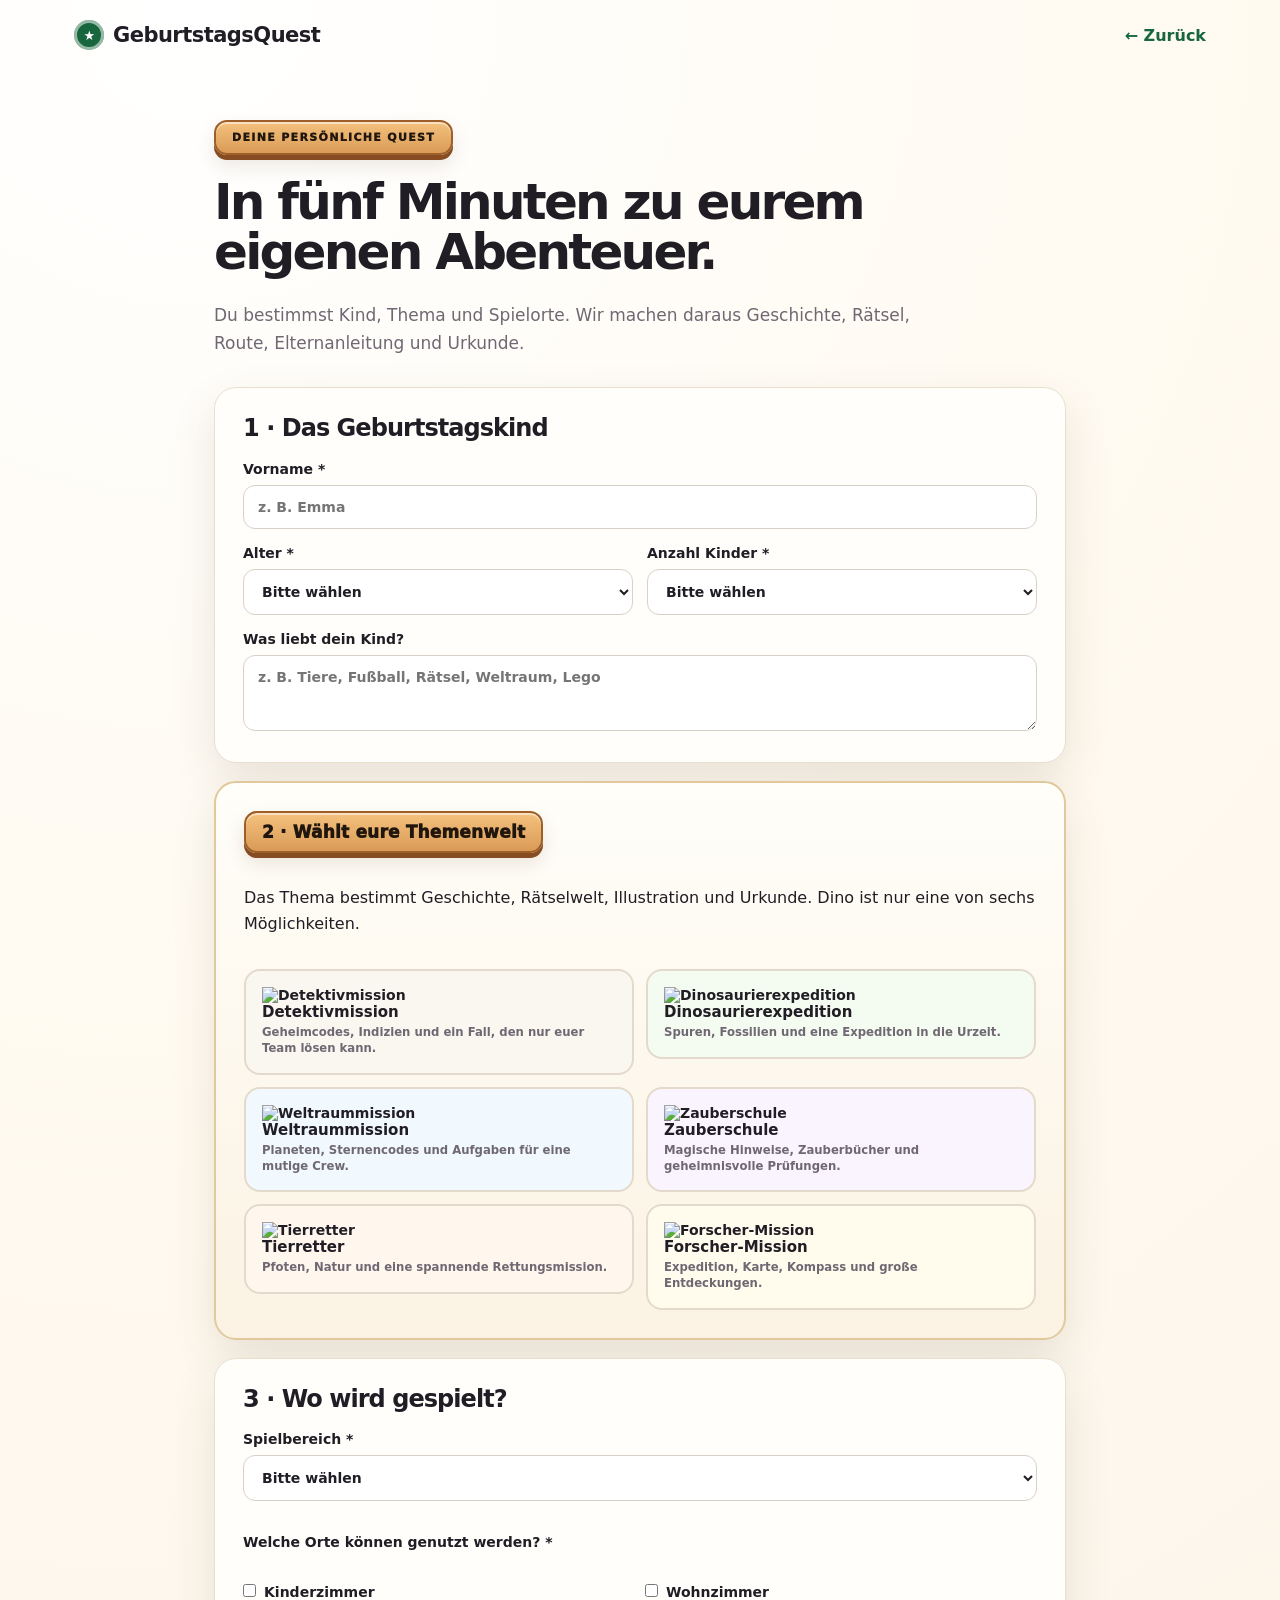
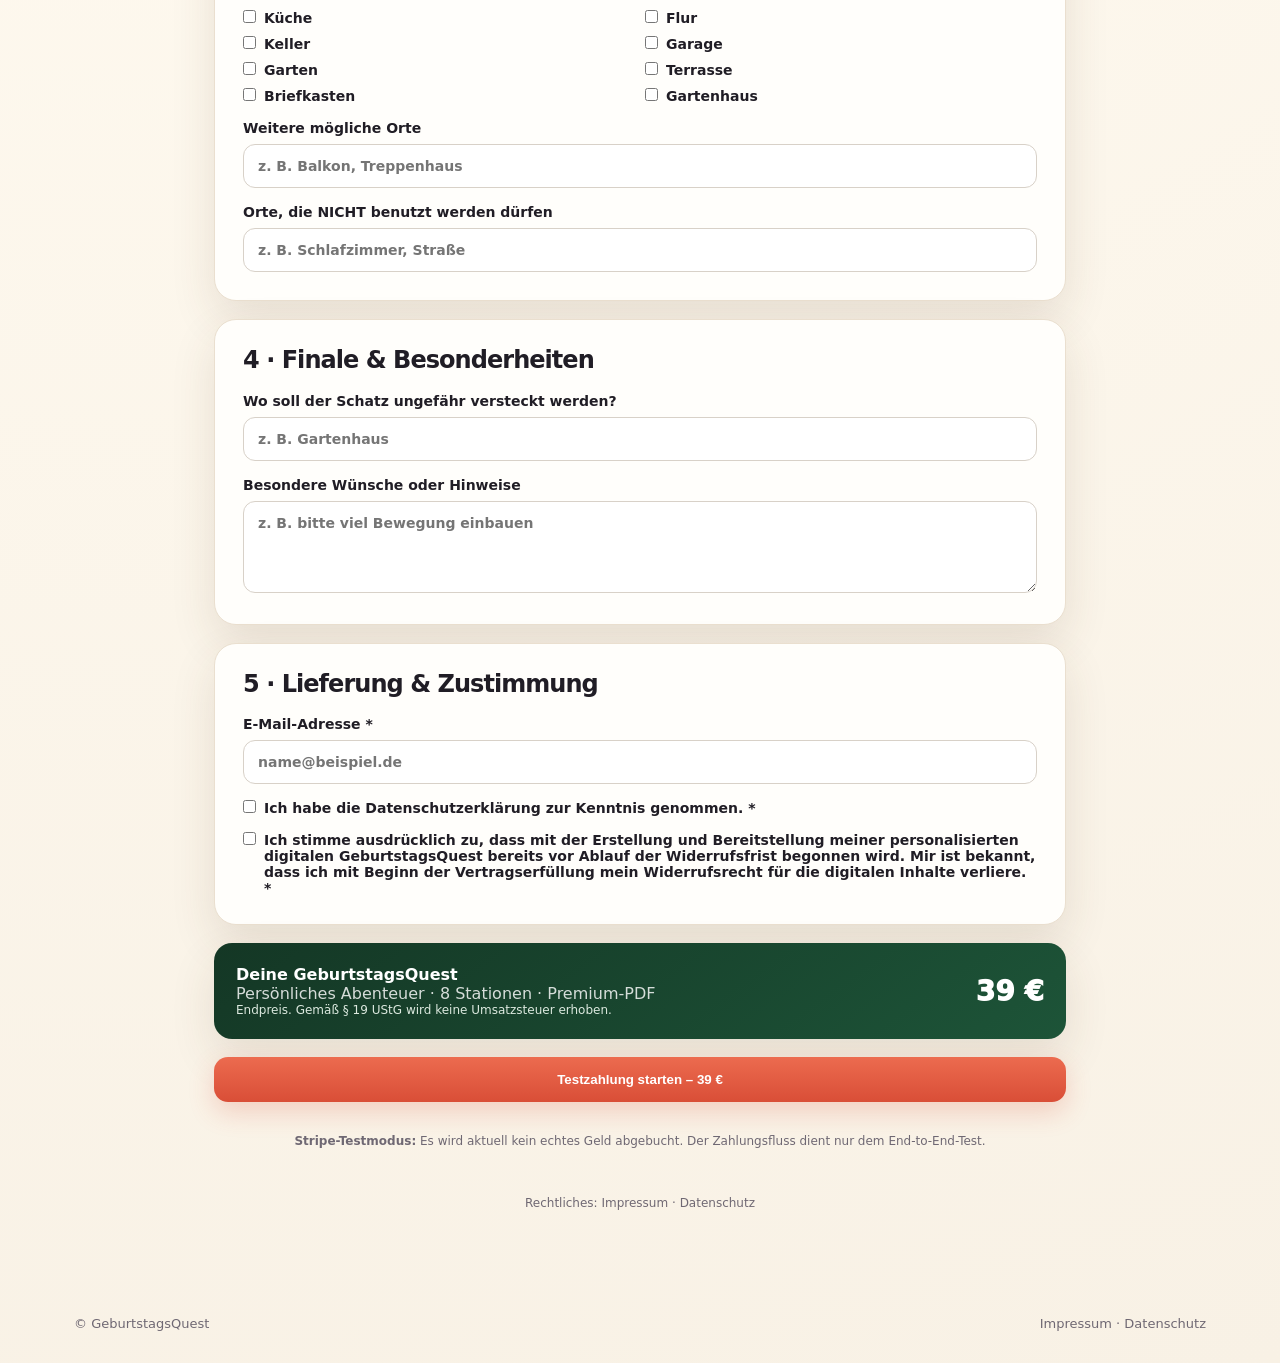
==== commit fb882e8f: "Add illustrated previews to theme selector" ====
--- a/bestellen.html
+++ b/bestellen.html
@@ -1 +1 @@
-<!doctype html><html lang="de"><head><meta charset="utf-8"><meta name="viewport" content="width=device-width,initial-scale=1"><title>Abenteuer erstellen – GeburtstagsQuest</title><link rel="stylesheet" href="assets/style.css"></head><body><header class="nav"><a class="brand" href="index.html"><span class="brand-mark">★</span> GeburtstagsQuest</a><a class="link" href="index.html">← Zurück</a></header><main class="form-page"><div class="form-intro"><div class="wood-kicker">DEINE PERSÖNLICHE QUEST</div><h1>In fünf Minuten zu eurem eigenen Abenteuer.</h1><p class="lead compact">Du bestimmst Kind, Thema und Spielorte. Wir machen daraus Geschichte, Rätsel, Route, Elternanleitung und Urkunde.</p></div><form id="questForm" class="quest-form"><div class="form-section"><h2>1 · Das Geburtstagskind</h2><label>Vorname *<input name="child_name" required maxlength="40" placeholder="z. B. Emma"></label><div class="two"><label>Alter *<select name="age" required><option value="">Bitte wählen</option><option>6</option><option>7</option><option>8</option><option>9</option><option>10</option></select></label><label>Anzahl Kinder *<select name="group_size" required><option value="">Bitte wählen</option><option>4</option><option>5</option><option>6</option><option>7</option><option>8</option><option>9</option><option>10</option></select></label></div><label>Was liebt dein Kind?<textarea name="interests" rows="3" placeholder="z. B. Tiere, Fußball, Rätsel, Weltraum, Lego"></textarea></label></div><div class="form-section theme-picker"><div><div class="wood-title left">2 · Wählt eure Themenwelt</div><p>Das Thema bestimmt Geschichte, Rätselwelt, Illustration und Urkunde. Dino ist nur eine von sechs Möglichkeiten.</p></div><div class="choice-grid"><label class="choice theme-choice-detective"><input type="radio" name="theme" value="Detektivmission" required><span><strong>🕵️ Detektivmission</strong><small>Geheimcodes, Indizien und ein Fall, den nur euer Team lösen kann.</small></span></label><label class="choice theme-choice-dino"><input type="radio" name="theme" value="Dinosaurierexpedition"><span><strong>🦖 Dinosaurierexpedition</strong><small>Spuren, Fossilien und eine Expedition in die Urzeit.</small></span></label><label class="choice theme-choice-space"><input type="radio" name="theme" value="Weltraummission"><span><strong>🚀 Weltraummission</strong><small>Planeten, Sternencodes und Aufgaben für eine mutige Crew.</small></span></label><label class="choice theme-choice-magic"><input type="radio" name="theme" value="Zauberschule"><span><strong>🪄 Zauberschule</strong><small>Magische Hinweise, Zauberbücher und geheimnisvolle Prüfungen.</small></span></label><label class="choice theme-choice-animal"><input type="radio" name="theme" value="Tierretter"><span><strong>🐾 Tierretter</strong><small>Pfoten, Natur und eine spannende Rettungsmission.</small></span></label><label class="choice theme-choice-research"><input type="radio" name="theme" value="Forscher-Geheimmission"><span><strong>🧭 Forscher-Mission</strong><small>Expedition, Karte, Kompass und große Entdeckungen.</small></span></label></div></div><div class="form-section"><h2>3 · Wo wird gespielt?</h2><label>Spielbereich *<select name="play_area" required><option value="">Bitte wählen</option><option>nur drinnen</option><option>nur draußen</option><option>drinnen und draußen</option></select></label><p class="label-like">Welche Orte können genutzt werden? *</p><div class="checks"><label><input type="checkbox" name="locations" value="Kinderzimmer">Kinderzimmer</label><label><input type="checkbox" name="locations" value="Wohnzimmer">Wohnzimmer</label><label><input type="checkbox" name="locations" value="Küche">Küche</label><label><input type="checkbox" name="locations" value="Flur">Flur</label><label><input type="checkbox" name="locations" value="Keller">Keller</label><label><input type="checkbox" name="locations" value="Garage">Garage</label><label><input type="checkbox" name="locations" value="Garten">Garten</label><label><input type="checkbox" name="locations" value="Terrasse">Terrasse</label><label><input type="checkbox" name="locations" value="Briefkasten">Briefkasten</label><label><input type="checkbox" name="locations" value="Gartenhaus">Gartenhaus</label></div><label>Weitere mögliche Orte<input name="other_locations" placeholder="z. B. Balkon, Treppenhaus"></label><label>Orte, die NICHT benutzt werden dürfen<input name="forbidden_locations" placeholder="z. B. Schlafzimmer, Straße"></label></div><div class="form-section"><h2>4 · Finale & Besonderheiten</h2><label>Wo soll der Schatz ungefähr versteckt werden?<input name="final_location" placeholder="z. B. Gartenhaus"></label><label>Besondere Wünsche oder Hinweise<textarea name="notes" rows="4" placeholder="z. B. bitte viel Bewegung einbauen"></textarea></label></div><div class="form-section"><h2>5 · Lieferung & Zustimmung</h2><label>E-Mail-Adresse *<input type="email" name="email" required placeholder="name@beispiel.de"></label><label class="consent"><input type="checkbox" name="privacy_notice_acknowledged" value="yes" required><span>Ich habe die <a href="datenschutz.html" target="_blank" rel="noopener">Datenschutzerklärung</a> zur Kenntnis genommen. *</span></label><label class="consent"><input type="checkbox" name="digital_content_consent" value="yes" required><span>Ich stimme ausdrücklich zu, dass mit der Erstellung und Bereitstellung meiner personalisierten digitalen GeburtstagsQuest bereits vor Ablauf der Widerrufsfrist begonnen wird. Mir ist bekannt, dass ich mit Beginn der Vertragserfüllung mein Widerrufsrecht für die digitalen Inhalte verliere. *</span></label></div><div class="order-box"><div><strong>Deine GeburtstagsQuest</strong><div style="opacity:.82">Persönliches Abenteuer · 8 Stationen · Premium-PDF</div><div class="tiny" style="color:#dce9df;text-align:left">Endpreis. Gemäß § 19 UStG wird keine Umsatzsteuer erhoben.</div></div><div class="order-price">39 €</div></div><button class="btn full" type="submit">Testzahlung starten – 39 €</button><p class="tiny"><strong>Stripe-Testmodus:</strong> Es wird aktuell kein echtes Geld abgebucht. Der Zahlungsfluss dient nur dem End-to-End-Test.</p><p class="tiny">Rechtliches: <a href="impressum.html">Impressum</a> · <a href="datenschutz.html">Datenschutz</a></p></form></main><footer><div>© GeburtstagsQuest</div><div><a href="impressum.html">Impressum</a> · <a href="datenschutz.html">Datenschutz</a></div></footer><script src="assets/config.js"></script><script src="assets/app.js"></script></body></html>+<!doctype html><html lang="de"><head><meta charset="utf-8"><meta name="viewport" content="width=device-width,initial-scale=1"><title>Abenteuer erstellen – GeburtstagsQuest</title><link rel="stylesheet" href="assets/style.css"></head><body><header class="nav"><a class="brand" href="index.html"><span class="brand-mark">★</span> GeburtstagsQuest</a><a class="link" href="index.html">← Zurück</a></header><main class="form-page"><div class="form-intro"><div class="wood-kicker">DEINE PERSÖNLICHE QUEST</div><h1>In fünf Minuten zu eurem eigenen Abenteuer.</h1><p class="lead compact">Du bestimmst Kind, Thema und Spielorte. Wir machen daraus Geschichte, Rätsel, Route, Elternanleitung und Urkunde.</p></div><form id="questForm" class="quest-form"><div class="form-section"><h2>1 · Das Geburtstagskind</h2><label>Vorname *<input name="child_name" required maxlength="40" placeholder="z. B. Emma"></label><div class="two"><label>Alter *<select name="age" required><option value="">Bitte wählen</option><option>6</option><option>7</option><option>8</option><option>9</option><option>10</option></select></label><label>Anzahl Kinder *<select name="group_size" required><option value="">Bitte wählen</option><option>4</option><option>5</option><option>6</option><option>7</option><option>8</option><option>9</option><option>10</option></select></label></div><label>Was liebt dein Kind?<textarea name="interests" rows="3" placeholder="z. B. Tiere, Fußball, Rätsel, Weltraum, Lego"></textarea></label></div><div class="form-section theme-picker"><div><div class="wood-title left">2 · Wählt eure Themenwelt</div><p>Das Thema bestimmt Geschichte, Rätselwelt, Illustration und Urkunde. Dino ist nur eine von sechs Möglichkeiten.</p></div><div class="choice-grid"><label class="choice theme-choice-detective"><input type="radio" name="theme" value="Detektivmission" required><span><img class="choice-art" src="https://geburtstagsquest-fulfillment.onrender.com/theme-art/detective.png" alt="Detektivmission" loading="lazy"><strong>Detektivmission</strong><small>Geheimcodes, Indizien und ein Fall, den nur euer Team lösen kann.</small></span></label><label class="choice theme-choice-dino"><input type="radio" name="theme" value="Dinosaurierexpedition"><span><img class="choice-art" src="https://geburtstagsquest-fulfillment.onrender.com/theme-art/dino.png" alt="Dinosaurierexpedition" loading="lazy"><strong>Dinosaurierexpedition</strong><small>Spuren, Fossilien und eine Expedition in die Urzeit.</small></span></label><label class="choice theme-choice-space"><input type="radio" name="theme" value="Weltraummission"><span><img class="choice-art" src="https://geburtstagsquest-fulfillment.onrender.com/theme-art/space.png" alt="Weltraummission" loading="lazy"><strong>Weltraummission</strong><small>Planeten, Sternencodes und Aufgaben für eine mutige Crew.</small></span></label><label class="choice theme-choice-magic"><input type="radio" name="theme" value="Zauberschule"><span><img class="choice-art" src="https://geburtstagsquest-fulfillment.onrender.com/theme-art/magic.png" alt="Zauberschule" loading="lazy"><strong>Zauberschule</strong><small>Magische Hinweise, Zauberbücher und geheimnisvolle Prüfungen.</small></span></label><label class="choice theme-choice-animal"><input type="radio" name="theme" value="Tierretter"><span><img class="choice-art" src="https://geburtstagsquest-fulfillment.onrender.com/theme-art/animal.png" alt="Tierretter" loading="lazy"><strong>Tierretter</strong><small>Pfoten, Natur und eine spannende Rettungsmission.</small></span></label><label class="choice theme-choice-research"><input type="radio" name="theme" value="Forscher-Geheimmission"><span><img class="choice-art" src="https://geburtstagsquest-fulfillment.onrender.com/theme-art/research.png" alt="Forscher-Mission" loading="lazy"><strong>Forscher-Mission</strong><small>Expedition, Karte, Kompass und große Entdeckungen.</small></span></label></div></div><div class="form-section"><h2>3 · Wo wird gespielt?</h2><label>Spielbereich *<select name="play_area" required><option value="">Bitte wählen</option><option>nur drinnen</option><option>nur draußen</option><option>drinnen und draußen</option></select></label><p class="label-like">Welche Orte können genutzt werden? *</p><div class="checks"><label><input type="checkbox" name="locations" value="Kinderzimmer">Kinderzimmer</label><label><input type="checkbox" name="locations" value="Wohnzimmer">Wohnzimmer</label><label><input type="checkbox" name="locations" value="Küche">Küche</label><label><input type="checkbox" name="locations" value="Flur">Flur</label><label><input type="checkbox" name="locations" value="Keller">Keller</label><label><input type="checkbox" name="locations" value="Garage">Garage</label><label><input type="checkbox" name="locations" value="Garten">Garten</label><label><input type="checkbox" name="locations" value="Terrasse">Terrasse</label><label><input type="checkbox" name="locations" value="Briefkasten">Briefkasten</label><label><input type="checkbox" name="locations" value="Gartenhaus">Gartenhaus</label></div><label>Weitere mögliche Orte<input name="other_locations" placeholder="z. B. Balkon, Treppenhaus"></label><label>Orte, die NICHT benutzt werden dürfen<input name="forbidden_locations" placeholder="z. B. Schlafzimmer, Straße"></label></div><div class="form-section"><h2>4 · Finale & Besonderheiten</h2><label>Wo soll der Schatz ungefähr versteckt werden?<input name="final_location" placeholder="z. B. Gartenhaus"></label><label>Besondere Wünsche oder Hinweise<textarea name="notes" rows="4" placeholder="z. B. bitte viel Bewegung einbauen"></textarea></label></div><div class="form-section"><h2>5 · Lieferung & Zustimmung</h2><label>E-Mail-Adresse *<input type="email" name="email" required placeholder="name@beispiel.de"></label><label class="consent"><input type="checkbox" name="privacy_notice_acknowledged" value="yes" required><span>Ich habe die <a href="datenschutz.html" target="_blank" rel="noopener">Datenschutzerklärung</a> zur Kenntnis genommen. *</span></label><label class="consent"><input type="checkbox" name="digital_content_consent" value="yes" required><span>Ich stimme ausdrücklich zu, dass mit der Erstellung und Bereitstellung meiner personalisierten digitalen GeburtstagsQuest bereits vor Ablauf der Widerrufsfrist begonnen wird. Mir ist bekannt, dass ich mit Beginn der Vertragserfüllung mein Widerrufsrecht für die digitalen Inhalte verliere. *</span></label></div><div class="order-box"><div><strong>Deine GeburtstagsQuest</strong><div style="opacity:.82">Persönliches Abenteuer · 8 Stationen · Premium-PDF</div><div class="tiny" style="color:#dce9df;text-align:left">Endpreis. Gemäß § 19 UStG wird keine Umsatzsteuer erhoben.</div></div><div class="order-price">39 €</div></div><button class="btn full" type="submit">Testzahlung starten – 39 €</button><p class="tiny"><strong>Stripe-Testmodus:</strong> Es wird aktuell kein echtes Geld abgebucht. Der Zahlungsfluss dient nur dem End-to-End-Test.</p><p class="tiny">Rechtliches: <a href="impressum.html">Impressum</a> · <a href="datenschutz.html">Datenschutz</a></p></form></main><footer><div>© GeburtstagsQuest</div><div><a href="impressum.html">Impressum</a> · <a href="datenschutz.html">Datenschutz</a></div></footer><script src="assets/config.js"></script><script src="assets/app.js"></script></body></html>
--- a/assets/style.css
+++ b/assets/style.css
@@ -1 +1 @@
-:root{--bg:#fffaf0;--paper:#fffdf7;--ink:#201d25;--muted:#6f6873;--accent:#d95b42;--accent2:#bd842f;--forest:#17663d;--forest-dark:#0f472d;--wood:#d69a55;--wood-light:#f1bd78;--dark:#183e2c;--card:#fffefb;--line:#eadfcf;--shadow:0 18px 45px rgba(79,54,31,.12)}*{box-sizing:border-box}html{scroll-behavior:smooth}body{margin:0;background:radial-gradient(circle at 15% 0,#fff 0,#fffaf0 34%,#f8f1e5 100%);color:var(--ink);font-family:Inter,ui-sans-serif,system-ui,-apple-system,BlinkMacSystemFont,"Segoe UI",sans-serif}a{color:inherit;text-decoration:none}.nav{max-width:1180px;margin:auto;padding:20px 24px;display:flex;align-items:center;justify-content:space-between}.brand{font-weight:900;letter-spacing:-.025em;font-size:21px;display:flex;align-items:center;gap:9px}.brand-mark{width:30px;height:30px;display:grid;place-items:center;background:var(--forest);color:#fff;border-radius:50%;font-size:13px;box-shadow:inset 0 0 0 3px rgba(255,255,255,.55)}.btn{display:inline-flex;align-items:center;justify-content:center;background:linear-gradient(180deg,#ec6b4f,#d94e37);color:#fff;padding:15px 22px;border-radius:14px;font-weight:900;border:0;cursor:pointer;box-shadow:0 10px 26px rgba(217,78,55,.22);transition:.2s transform,.2s box-shadow}.btn:hover{transform:translateY(-2px);box-shadow:0 14px 32px rgba(217,78,55,.28)}.btn-small{padding:10px 15px;border-radius:11px;font-size:14px}.btn.full{width:100%}.link{font-weight:800;color:var(--forest)}.hero{max-width:1180px;margin:18px auto 0;padding:50px 24px 74px;display:grid;grid-template-columns:1.05fr .95fr;gap:60px;align-items:center}.wood-kicker,.wood-title{display:inline-block;color:#20160d;font-weight:950;letter-spacing:.01em;background:linear-gradient(180deg,#f4c27e,#d99b57);border:2px solid #9d5f27;border-radius:13px;padding:9px 16px;box-shadow:inset 0 2px 0 rgba(255,255,255,.5),0 5px 0 #874c21,0 10px 20px rgba(86,52,22,.12);position:relative}.wood-kicker{font-size:11px;letter-spacing:.12em;margin-bottom:22px}.wood-title{font-size:17px;margin-bottom:16px}.wood-title.left{margin-left:0}.centered{text-align:center;margin-left:auto;margin-right:auto}.eyebrow{font-size:12px;font-weight:900;letter-spacing:.16em;color:#e8c56a;margin-bottom:12px}h1{font-size:61px;line-height:1.00;letter-spacing:-.055em;margin:0 0 24px;max-width:760px}h2{font-size:39px;line-height:1.06;letter-spacing:-.04em;margin:0 0 18px}h3{font-size:21px;margin:0 0 10px}p{line-height:1.65}.lead{font-size:19px;color:var(--muted);max-width:700px}.lead.compact{font-size:17px}.hero-actions{display:flex;gap:22px;align-items:center;margin-top:30px;flex-wrap:wrap}.trust-row{display:flex;gap:18px;margin-top:24px;color:var(--muted);font-size:14px;flex-wrap:wrap}.quest-showcase{min-height:550px;position:relative}.showcase-card{position:absolute;width:310px;min-height:380px;border-radius:24px;padding:34px 28px;color:#fff;box-shadow:0 28px 60px rgba(44,37,31,.22);border:7px solid #fff;display:flex;flex-direction:column;justify-content:flex-end;overflow:hidden}.showcase-card:before,.showcase-card:after{content:"";position:absolute;border-radius:50%;opacity:.18}.showcase-card:before{width:210px;height:210px;right:-70px;top:-60px;background:#fff}.showcase-card:after{width:150px;height:150px;left:-55px;bottom:-50px;background:#000}.showcase-icon{font-size:78px;position:absolute;top:42px;left:30px;filter:drop-shadow(0 8px 10px rgba(0,0,0,.15))}.showcase-small{font-size:10px;font-weight:950;letter-spacing:.13em;opacity:.82;margin-bottom:10px}.showcase-card strong{font-size:26px;line-height:1.05;position:relative;z-index:2}.showcase-card span{font-size:13px;margin-top:12px;opacity:.88;position:relative;z-index:2}.showcase-dino{background:linear-gradient(145deg,#1d7547,#0b4b2d);right:38px;top:18px;transform:rotate(4deg);z-index:1}.showcase-detective{background:linear-gradient(145deg,#4b3f53,#25202a);left:10px;top:125px;transform:rotate(-7deg);z-index:2}.showcase-space{background:linear-gradient(145deg,#2769a5,#142b5c);right:0;bottom:0;transform:rotate(8deg);z-index:3}.section{max-width:1180px;margin:0 auto;padding:86px 24px}.section-head{max-width:790px;margin-bottom:38px}.section-head.centered{margin-bottom:44px}.section-head p{color:var(--muted);font-size:18px}.steps{display:grid;grid-template-columns:repeat(3,1fr);gap:20px}.step,.example-card,.price-card,.form-section{background:var(--card);border:1px solid var(--line);border-radius:22px;padding:28px;box-shadow:var(--shadow)}.visual-steps .step{text-align:center;position:relative;padding-top:26px}.step-icon{font-size:42px;margin:12px 0}.num{width:42px;height:42px;border-radius:50%;display:grid;place-items:center;background:var(--accent);color:#fff;font-weight:950;margin:0 auto 10px}.step p,.example-card p{color:var(--muted)}.themes{max-width:1230px}.premium-themes{display:grid;grid-template-columns:repeat(3,1fr);gap:18px}.theme-card{min-height:205px;border-radius:23px;padding:26px;border:1px solid rgba(255,255,255,.6);box-shadow:var(--shadow);position:relative;overflow:hidden}.theme-card:after{content:"";position:absolute;width:130px;height:130px;border-radius:50%;right:-35px;top:-35px;background:rgba(255,255,255,.28)}.theme-icon{font-size:49px;margin-bottom:24px;position:relative;z-index:1}.theme-card h3,.theme-card p{position:relative;z-index:1}.theme-card p{margin-bottom:0;color:rgba(25,22,25,.72)}.theme-detective{background:linear-gradient(145deg,#eee8dc,#d8cab8)}.theme-dino{background:linear-gradient(145deg,#d9f0cf,#a8d493)}.theme-space{background:linear-gradient(145deg,#d8eaf9,#9dc9ef)}.theme-magic{background:linear-gradient(145deg,#eadcf8,#c7a4e9)}.theme-animal{background:linear-gradient(145deg,#fae4cf,#efb982)}.theme-research{background:linear-gradient(145deg,#f7e9ba,#ddc66d)}.theme-note{text-align:center;margin-top:26px;color:var(--muted);font-weight:700}.dark{max-width:none;background:linear-gradient(145deg,#133623,#1e5437);color:#fff;padding-left:max(24px,calc((100vw - 1132px)/2));padding-right:max(24px,calc((100vw - 1132px)/2))}.dark .section-head p,.dark .example-card p{color:#d6e6db}.example-grid{display:grid;grid-template-columns:repeat(3,1fr);gap:20px}.example-card{background:rgba(255,255,255,.075);border-color:rgba(255,255,255,.18);box-shadow:none}.tag{display:inline-block;font-size:10px;letter-spacing:.14em;font-weight:950;color:#f2d080;margin-bottom:18px}.split{display:grid;grid-template-columns:1fr 1fr;gap:70px;align-items:start}.checklist{display:grid;gap:12px;font-weight:750}.illustrated-checklist div{background:#fff;border:1px solid var(--line);border-radius:14px;padding:14px 16px;box-shadow:0 8px 22px rgba(70,48,25,.06);display:flex;align-items:center;gap:12px}.illustrated-checklist span{font-size:23px}.stressfree{padding-top:40px}.stressfree-card{background:linear-gradient(145deg,#fffdf7,#f7ead5);border:2px solid #e3c38c;border-radius:28px;padding:42px;box-shadow:var(--shadow);display:grid;grid-template-columns:1fr 1fr;gap:40px;align-items:center}.stress-badge{display:inline-block;background:#ef674f;color:#fff;padding:12px 16px;border-radius:18px;font-weight:900;transform:rotate(-2deg);margin-top:10px}.mini-route{display:flex;align-items:center;justify-content:center;gap:10px}.mini-route>div{width:105px;height:118px;background:#fff;border:1px solid var(--line);border-radius:20px;display:flex;flex-direction:column;align-items:center;justify-content:center;font-size:34px;box-shadow:0 10px 25px rgba(71,53,32,.08)}.mini-route strong{font-size:13px;margin-top:6px}.mini-route span{font-size:11px;color:var(--muted)}.mini-route b{font-size:24px;color:var(--forest)}.price-wrap{display:flex;justify-content:center}.price-card{max-width:520px;width:100%;padding:36px}.premium-price{text-align:center;border:2px solid #ddbd83;background:linear-gradient(180deg,#fffef9,#fbf1df)}.price{font-size:58px;font-weight:950;letter-spacing:-.05em;color:var(--forest)}.price-card ul{text-align:left;padding-left:22px;line-height:1.9;color:var(--muted)}.faq details{border-top:1px solid var(--line);padding:20px 0}.faq details:last-child{border-bottom:1px solid var(--line)}.faq summary{font-weight:850;cursor:pointer}.faq p{color:var(--muted)}.cta{max-width:1132px;margin:30px auto 80px;border-radius:26px;padding:44px;display:flex;align-items:center;justify-content:space-between;gap:20px}.adventure-cta{background:linear-gradient(145deg,#dff0d9,#f8e8bd);border:1px solid #d4c08c;box-shadow:var(--shadow)}footer{max-width:1180px;margin:auto;padding:0 24px 32px;display:flex;justify-content:space-between;gap:20px;color:var(--muted);font-size:13px}.muted{color:var(--muted)}.form-page{max-width:900px;margin:30px auto 90px;padding:0 24px}.form-intro{margin:50px 0 30px}.form-intro h1{font-size:50px}.quest-form{display:grid;gap:18px}.form-section{display:grid;gap:16px}.form-section h2{font-size:24px;margin-bottom:3px}.form-section.theme-picker{background:linear-gradient(180deg,#fffef9,#fbf2e3);border:2px solid #e1c89d}label,.label-like{font-weight:800;font-size:14px}input,select,textarea{width:100%;margin-top:8px;border:1px solid #d8d1c8;border-radius:12px;background:#fff;padding:13px 14px;font:inherit;color:var(--ink);outline:none}input:focus,select:focus,textarea:focus{border-color:var(--forest);box-shadow:0 0 0 3px rgba(23,102,61,.10)}.two{display:grid;grid-template-columns:1fr 1fr;gap:14px}.choice-grid{display:grid;grid-template-columns:1fr 1fr;gap:12px}.choice{position:relative}.choice input{position:absolute;opacity:0;pointer-events:none}.choice span{display:block;border:2px solid #e4dacb;padding:16px;border-radius:16px;background:#fff;cursor:pointer;transition:.18s transform,.18s box-shadow,.18s border-color}.choice span strong{display:block;font-size:15px;margin-bottom:4px}.choice span small{display:block;color:var(--muted);font-weight:600;line-height:1.35}.choice input:checked+span{border-color:var(--forest);box-shadow:0 0 0 4px rgba(23,102,61,.10),0 10px 24px rgba(72,54,32,.08);transform:translateY(-2px)}.choice.theme-choice-dino span{background:#f4fbf0}.choice.theme-choice-space span{background:#f1f8fe}.choice.theme-choice-magic span{background:#faf4ff}.choice.theme-choice-animal span{background:#fff7ee}.choice.theme-choice-research span{background:#fffbed}.choice.theme-choice-detective span{background:#faf7f1}.checks{display:grid;grid-template-columns:1fr 1fr;gap:10px}.checks label,.consent{font-weight:600}.checks input,.consent input{width:auto;margin:0 8px 0 0}.consent{display:flex;align-items:flex-start}.order-box{display:flex;justify-content:space-between;align-items:center;background:linear-gradient(145deg,#143725,#1d5438);color:#fff;padding:22px;border-radius:18px;box-shadow:var(--shadow)}.order-price{font-size:28px;font-weight:950}.tiny{font-size:12px;color:var(--muted);text-align:center}.thankyou{max-width:680px;margin:120px auto;padding:24px;text-align:center}.thankyou h1{font-size:54px}.success{width:64px;height:64px;border-radius:50%;display:grid;place-items:center;margin:0 auto 24px;background:#e8f5ec;color:#2f7c43;font-weight:900;font-size:28px}@media(max-width:900px){h1{font-size:46px}h2{font-size:32px}.hero{grid-template-columns:1fr;gap:30px;padding-top:28px}.quest-showcase{min-height:510px;max-width:560px}.premium-themes{grid-template-columns:repeat(2,1fr)}.stressfree-card{grid-template-columns:1fr}.split{grid-template-columns:1fr;gap:32px}}@media(max-width:620px){h1{font-size:39px}.hero{padding-bottom:48px}.quest-showcase{min-height:430px}.showcase-card{width:240px;min-height:310px;padding:25px 20px}.showcase-icon{font-size:56px}.showcase-card strong{font-size:21px}.showcase-dino{right:16px}.showcase-detective{left:0;top:92px}.showcase-space{right:4px}.steps,.example-grid,.premium-themes{grid-template-columns:1fr}.cta{margin-left:16px;margin-right:16px;flex-direction:column;align-items:flex-start}.choice-grid,.checks,.two{grid-template-columns:1fr}.mini-route{gap:5px;flex-wrap:wrap}.mini-route>div{width:88px;height:108px}.stressfree-card{padding:26px}.wood-title{font-size:15px}footer{flex-direction:column}}+:root{--bg:#fffaf0;--paper:#fffdf7;--ink:#201d25;--muted:#6f6873;--accent:#d95b42;--accent2:#bd842f;--forest:#17663d;--forest-dark:#0f472d;--wood:#d69a55;--wood-light:#f1bd78;--dark:#183e2c;--card:#fffefb;--line:#eadfcf;--shadow:0 18px 45px rgba(79,54,31,.12)}*{box-sizing:border-box}html{scroll-behavior:smooth}body{margin:0;background:radial-gradient(circle at 15% 0,#fff 0,#fffaf0 34%,#f8f1e5 100%);color:var(--ink);font-family:Inter,ui-sans-serif,system-ui,-apple-system,BlinkMacSystemFont,"Segoe UI",sans-serif}a{color:inherit;text-decoration:none}.nav{max-width:1180px;margin:auto;padding:20px 24px;display:flex;align-items:center;justify-content:space-between}.brand{font-weight:900;letter-spacing:-.025em;font-size:21px;display:flex;align-items:center;gap:9px}.brand-mark{width:30px;height:30px;display:grid;place-items:center;background:var(--forest);color:#fff;border-radius:50%;font-size:13px;box-shadow:inset 0 0 0 3px rgba(255,255,255,.55)}.btn{display:inline-flex;align-items:center;justify-content:center;background:linear-gradient(180deg,#ec6b4f,#d94e37);color:#fff;padding:15px 22px;border-radius:14px;font-weight:900;border:0;cursor:pointer;box-shadow:0 10px 26px rgba(217,78,55,.22);transition:.2s transform,.2s box-shadow}.btn:hover{transform:translateY(-2px);box-shadow:0 14px 32px rgba(217,78,55,.28)}.btn-small{padding:10px 15px;border-radius:11px;font-size:14px}.btn.full{width:100%}.link{font-weight:800;color:var(--forest)}.hero{max-width:1180px;margin:18px auto 0;padding:50px 24px 74px;display:grid;grid-template-columns:1.05fr .95fr;gap:60px;align-items:center}.wood-kicker,.wood-title{display:inline-block;color:#20160d;font-weight:950;letter-spacing:.01em;background:linear-gradient(180deg,#f4c27e,#d99b57);border:2px solid #9d5f27;border-radius:13px;padding:9px 16px;box-shadow:inset 0 2px 0 rgba(255,255,255,.5),0 5px 0 #874c21,0 10px 20px rgba(86,52,22,.12);position:relative}.wood-kicker{font-size:11px;letter-spacing:.12em;margin-bottom:22px}.wood-title{font-size:17px;margin-bottom:16px}.wood-title.left{margin-left:0}.centered{text-align:center;margin-left:auto;margin-right:auto}.eyebrow{font-size:12px;font-weight:900;letter-spacing:.16em;color:#e8c56a;margin-bottom:12px}h1{font-size:61px;line-height:1.00;letter-spacing:-.055em;margin:0 0 24px;max-width:760px}h2{font-size:39px;line-height:1.06;letter-spacing:-.04em;margin:0 0 18px}h3{font-size:21px;margin:0 0 10px}p{line-height:1.65}.lead{font-size:19px;color:var(--muted);max-width:700px}.lead.compact{font-size:17px}.hero-actions{display:flex;gap:22px;align-items:center;margin-top:30px;flex-wrap:wrap}.trust-row{display:flex;gap:18px;margin-top:24px;color:var(--muted);font-size:14px;flex-wrap:wrap}.quest-showcase{min-height:550px;position:relative}.showcase-card{position:absolute;width:310px;min-height:380px;border-radius:24px;color:#fff;box-shadow:0 28px 60px rgba(44,37,31,.22);border:7px solid #fff;display:flex;flex-direction:column;justify-content:flex-end;overflow:hidden;background:#244832}.showcase-art{position:absolute;inset:0;width:100%;height:100%;object-fit:cover;display:block}.showcase-card:before{content:"";position:absolute;inset:0;background:linear-gradient(180deg,rgba(12,20,14,.02) 35%,rgba(10,20,15,.18) 56%,rgba(8,15,10,.84) 100%);z-index:1}.showcase-overlay{position:relative;z-index:2;padding:34px 28px 28px;margin-top:auto;text-shadow:0 2px 10px rgba(0,0,0,.35)}.showcase-small{font-size:10px;font-weight:950;letter-spacing:.13em;opacity:.9;margin-bottom:10px}.showcase-card strong{font-size:26px;line-height:1.05;display:block}.showcase-card span{font-size:13px;margin-top:12px;opacity:.94;display:block}.showcase-dino{right:38px;top:18px;transform:rotate(4deg);z-index:1}.showcase-detective{left:10px;top:125px;transform:rotate(-7deg);z-index:2}.showcase-space{right:0;bottom:0;transform:rotate(8deg);z-index:3}.section{max-width:1180px;margin:0 auto;padding:86px 24px}.section-head{max-width:790px;margin-bottom:38px}.section-head.centered{margin-bottom:44px}.section-head p{color:var(--muted);font-size:18px}.steps{display:grid;grid-template-columns:repeat(3,1fr);gap:20px}.step,.example-card,.price-card,.form-section{background:var(--card);border:1px solid var(--line);border-radius:22px;padding:28px;box-shadow:var(--shadow)}.visual-steps .step{text-align:center;position:relative;padding-top:26px}.step-icon{font-size:42px;margin:12px 0}.num{width:42px;height:42px;border-radius:50%;display:grid;place-items:center;background:var(--accent);color:#fff;font-weight:950;margin:0 auto 10px}.step p,.example-card p{color:var(--muted)}.themes{max-width:1230px}.premium-themes{display:grid;grid-template-columns:repeat(3,1fr);gap:18px}.theme-card{min-height:330px;border-radius:23px;padding:0;border:1px solid rgba(255,255,255,.6);box-shadow:var(--shadow);position:relative;overflow:hidden;background:#fff;transition:.2s transform,.2s box-shadow}.theme-card:hover{transform:translateY(-4px);box-shadow:0 24px 52px rgba(79,54,31,.17)}.theme-art{width:100%;height:220px;object-fit:cover;display:block;background:#f6eedf}.theme-card-copy{padding:18px 20px 22px}.theme-card h3{margin-bottom:7px}.theme-card p{margin:0;color:rgba(25,22,25,.72)}.theme-detective .theme-card-copy{background:linear-gradient(145deg,#f4efe6,#e7ddcf)}.theme-dino .theme-card-copy{background:linear-gradient(145deg,#edf8e8,#d6ebca)}.theme-space .theme-card-copy{background:linear-gradient(145deg,#edf6fd,#d6eaf9)}.theme-magic .theme-card-copy{background:linear-gradient(145deg,#f8f0fd,#eadcf8)}.theme-animal .theme-card-copy{background:linear-gradient(145deg,#fff6ec,#fae4cf)}.theme-research .theme-card-copy{background:linear-gradient(145deg,#eef8f4,#d8eee8)}.theme-note{text-align:center;margin-top:26px;color:var(--muted);font-weight:700}.dark{max-width:none;background:linear-gradient(145deg,#133623,#1e5437);color:#fff;padding-left:max(24px,calc((100vw - 1132px)/2));padding-right:max(24px,calc((100vw - 1132px)/2))}.dark .section-head p,.dark .example-card p{color:#d6e6db}.example-grid{display:grid;grid-template-columns:repeat(3,1fr);gap:20px}.example-card{background:rgba(255,255,255,.075);border-color:rgba(255,255,255,.18);box-shadow:none}.tag{display:inline-block;font-size:10px;letter-spacing:.14em;font-weight:950;color:#f2d080;margin-bottom:18px}.split{display:grid;grid-template-columns:1fr 1fr;gap:70px;align-items:start}.checklist{display:grid;gap:12px;font-weight:750}.illustrated-checklist div{background:#fff;border:1px solid var(--line);border-radius:14px;padding:14px 16px;box-shadow:0 8px 22px rgba(70,48,25,.06);display:flex;align-items:center;gap:12px}.illustrated-checklist span{font-size:23px}.stressfree{padding-top:40px}.stressfree-card{background:linear-gradient(145deg,#fffdf7,#f7ead5);border:2px solid #e3c38c;border-radius:28px;padding:42px;box-shadow:var(--shadow);display:grid;grid-template-columns:1fr 1fr;gap:40px;align-items:center}.stress-badge{display:inline-block;background:#ef674f;color:#fff;padding:12px 16px;border-radius:18px;font-weight:900;transform:rotate(-2deg);margin-top:10px}.mini-route{display:flex;align-items:center;justify-content:center;gap:10px}.mini-route>div{width:105px;height:118px;background:#fff;border:1px solid var(--line);border-radius:20px;display:flex;flex-direction:column;align-items:center;justify-content:center;font-size:34px;box-shadow:0 10px 25px rgba(71,53,32,.08)}.mini-route strong{font-size:13px;margin-top:6px}.mini-route span{font-size:11px;color:var(--muted)}.mini-route b{font-size:24px;color:var(--forest)}.price-wrap{display:flex;justify-content:center}.price-card{max-width:520px;width:100%;padding:36px}.premium-price{text-align:center;border:2px solid #ddbd83;background:linear-gradient(180deg,#fffef9,#fbf1df)}.price{font-size:58px;font-weight:950;letter-spacing:-.05em;color:var(--forest)}.price-card ul{text-align:left;padding-left:22px;line-height:1.9;color:var(--muted)}.faq details{border-top:1px solid var(--line);padding:20px 0}.faq details:last-child{border-bottom:1px solid var(--line)}.faq summary{font-weight:850;cursor:pointer}.faq p{color:var(--muted)}.cta{max-width:1132px;margin:30px auto 80px;border-radius:26px;padding:44px;display:flex;align-items:center;justify-content:space-between;gap:20px}.adventure-cta{background:linear-gradient(145deg,#dff0d9,#f8e8bd);border:1px solid #d4c08c;box-shadow:var(--shadow)}footer{max-width:1180px;margin:auto;padding:0 24px 32px;display:flex;justify-content:space-between;gap:20px;color:var(--muted);font-size:13px}.muted{color:var(--muted)}.form-page{max-width:900px;margin:30px auto 90px;padding:0 24px}.form-intro{margin:50px 0 30px}.form-intro h1{font-size:50px}.quest-form{display:grid;gap:18px}.form-section{display:grid;gap:16px}.form-section h2{font-size:24px;margin-bottom:3px}.form-section.theme-picker{background:linear-gradient(180deg,#fffef9,#fbf2e3);border:2px solid #e1c89d}label,.label-like{font-weight:800;font-size:14px}input,select,textarea{width:100%;margin-top:8px;border:1px solid #d8d1c8;border-radius:12px;background:#fff;padding:13px 14px;font:inherit;color:var(--ink);outline:none}input:focus,select:focus,textarea:focus{border-color:var(--forest);box-shadow:0 0 0 3px rgba(23,102,61,.10)}.two{display:grid;grid-template-columns:1fr 1fr;gap:14px}.choice-grid{display:grid;grid-template-columns:1fr 1fr;gap:12px}.choice{position:relative}.choice input{position:absolute;opacity:0;pointer-events:none}.choice span{display:block;border:2px solid #e4dacb;padding:16px;border-radius:16px;background:#fff;cursor:pointer;transition:.18s transform,.18s box-shadow,.18s border-color}.choice span strong{display:block;font-size:15px;margin-bottom:4px}.choice span small{display:block;color:var(--muted);font-weight:600;line-height:1.35}.choice input:checked+span{border-color:var(--forest);box-shadow:0 0 0 4px rgba(23,102,61,.10),0 10px 24px rgba(72,54,32,.08);transform:translateY(-2px)}.choice.theme-choice-dino span{background:#f4fbf0}.choice.theme-choice-space span{background:#f1f8fe}.choice.theme-choice-magic span{background:#faf4ff}.choice.theme-choice-animal span{background:#fff7ee}.choice.theme-choice-research span{background:#fffbed}.choice.theme-choice-detective span{background:#faf7f1}.checks{display:grid;grid-template-columns:1fr 1fr;gap:10px}.checks label,.consent{font-weight:600}.checks input,.consent input{width:auto;margin:0 8px 0 0}.consent{display:flex;align-items:flex-start}.order-box{display:flex;justify-content:space-between;align-items:center;background:linear-gradient(145deg,#143725,#1d5438);color:#fff;padding:22px;border-radius:18px;box-shadow:var(--shadow)}.order-price{font-size:28px;font-weight:950}.tiny{font-size:12px;color:var(--muted);text-align:center}.thankyou{max-width:680px;margin:120px auto;padding:24px;text-align:center}.thankyou h1{font-size:54px}.success{width:64px;height:64px;border-radius:50%;display:grid;place-items:center;margin:0 auto 24px;background:#e8f5ec;color:#2f7c43;font-weight:900;font-size:28px}@media(max-width:900px){h1{font-size:46px}h2{font-size:32px}.hero{grid-template-columns:1fr;gap:30px;padding-top:28px}.quest-showcase{min-height:510px;max-width:560px}.premium-themes{grid-template-columns:repeat(2,1fr)}.stressfree-card{grid-template-columns:1fr}.split{grid-template-columns:1fr;gap:32px}}@media(max-width:620px){h1{font-size:39px}.hero{padding-bottom:48px}.quest-showcase{min-height:430px}.showcase-card{width:240px;min-height:310px}.showcase-overlay{padding:24px 20px 22px}.showcase-card strong{font-size:21px}.showcase-dino{right:16px}.showcase-detective{left:0;top:92px}.showcase-space{right:4px}.steps,.example-grid,.premium-themes{grid-template-columns:1fr}.theme-card{min-height:0}.theme-art{height:250px}.cta{margin-left:16px;margin-right:16px;flex-direction:column;align-items:flex-start}.choice-grid,.checks,.two{grid-template-columns:1fr}.mini-route{gap:5px;flex-wrap:wrap}.mini-route>div{width:88px;height:108px}.stressfree-card{padding:26px}.wood-title{font-size:15px}footer{flex-direction:column}}
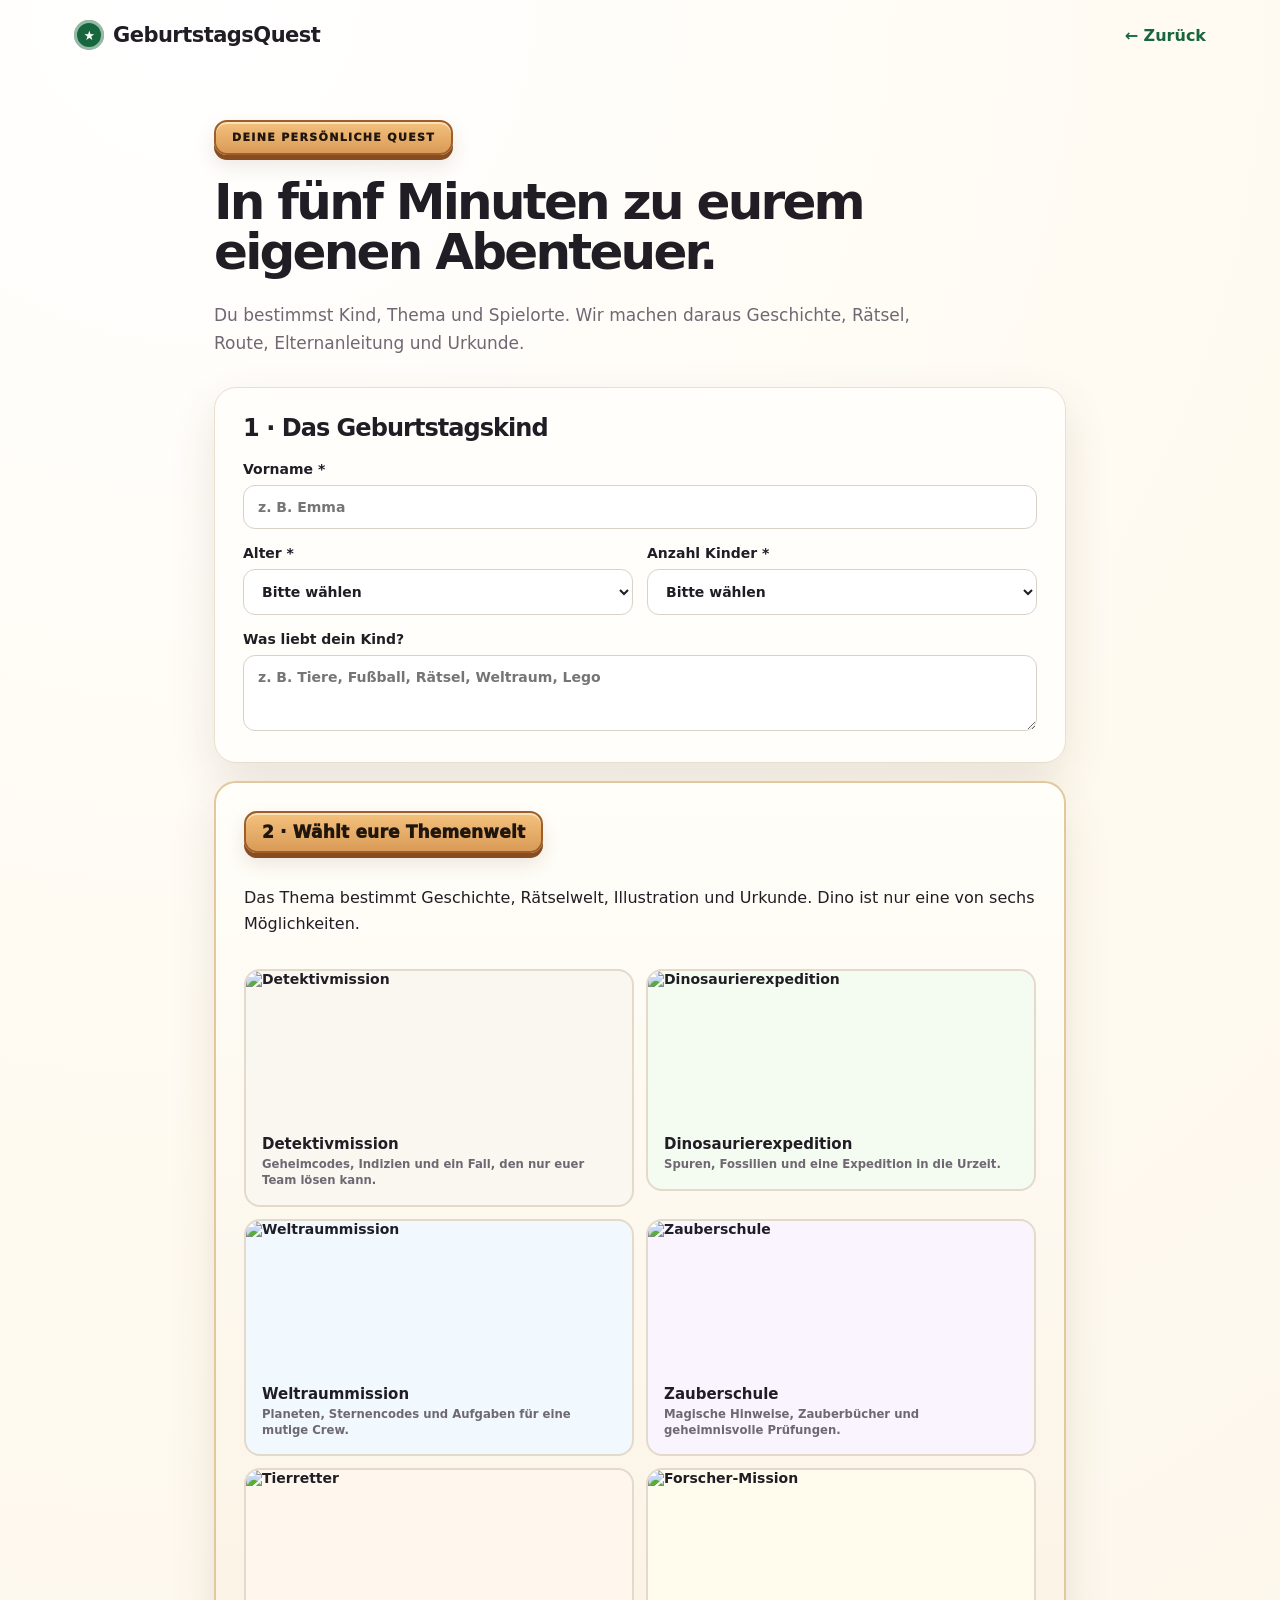
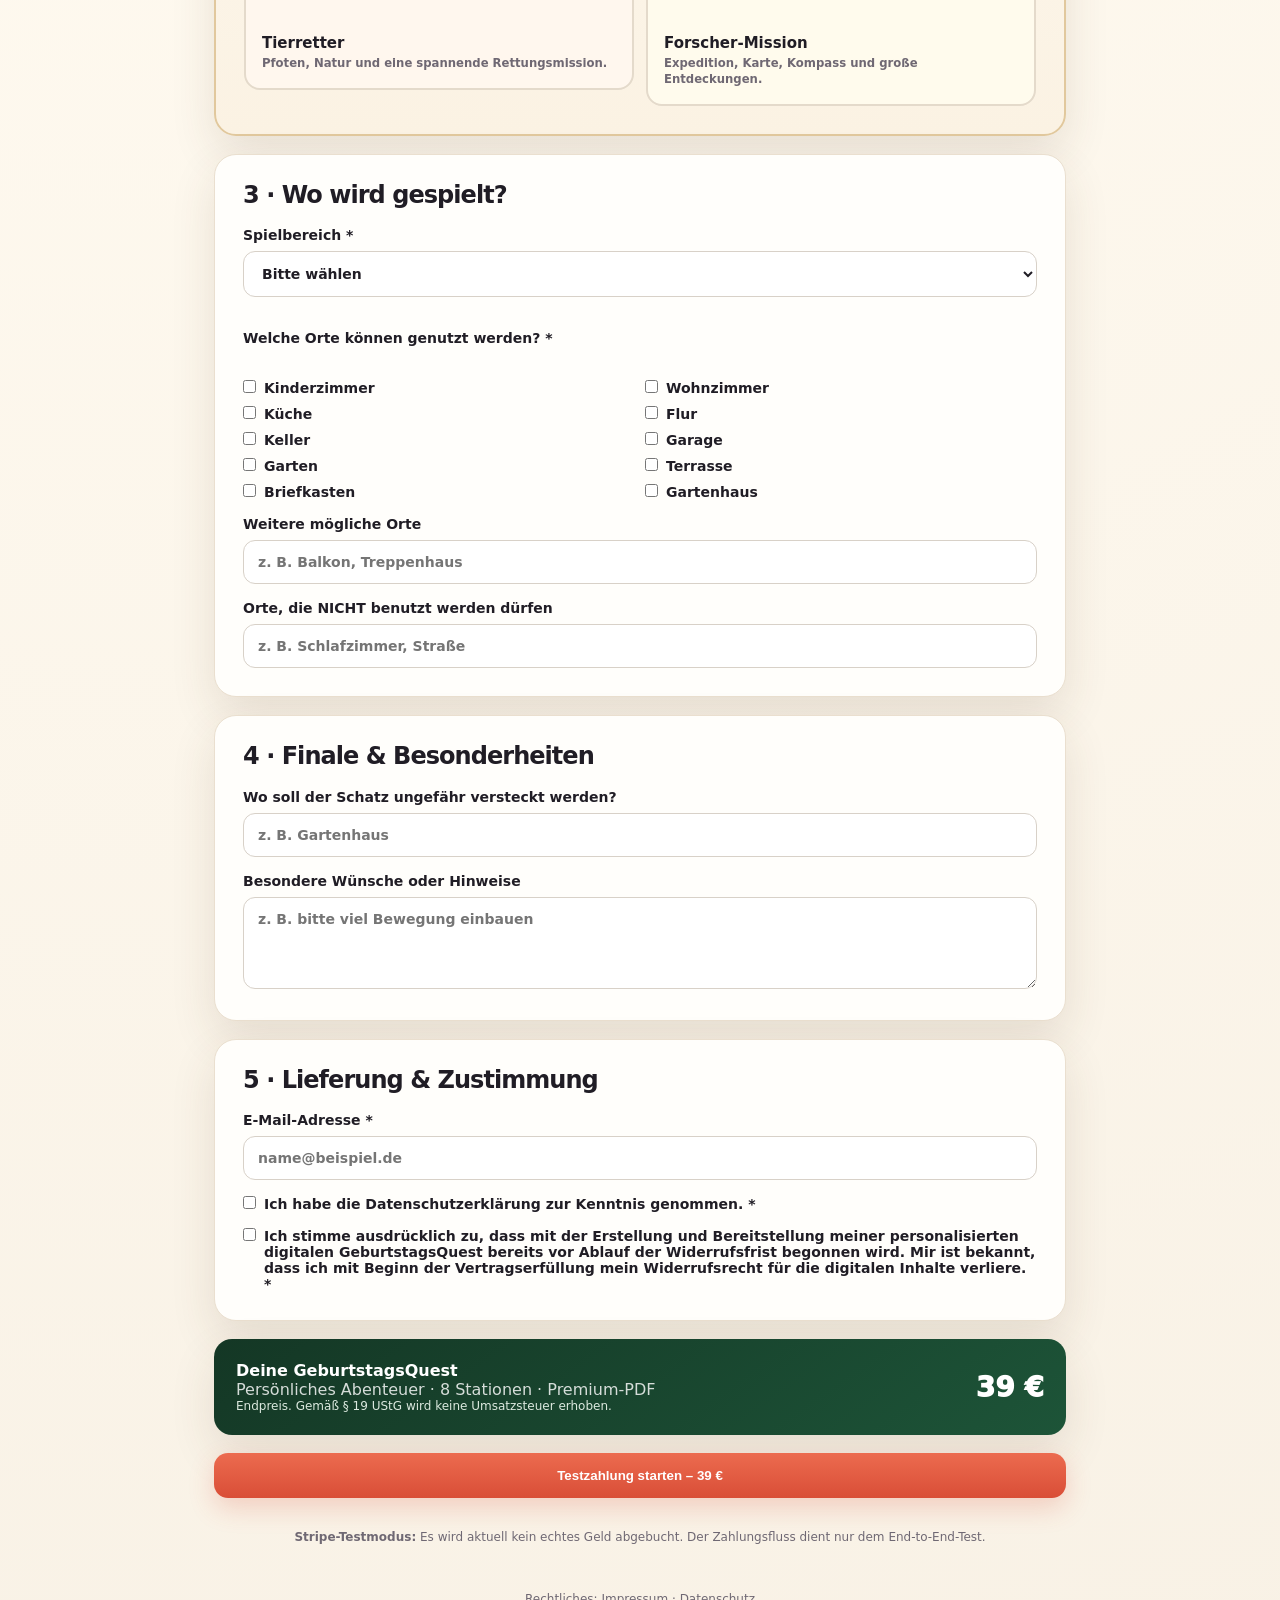
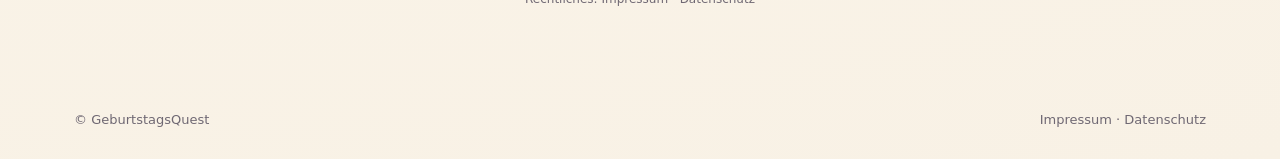
==== commit f8f011bc: "Load illustrated theme selector styles" ====
--- a/bestellen.html
+++ b/bestellen.html
@@ -1 +1 @@
-<!doctype html><html lang="de"><head><meta charset="utf-8"><meta name="viewport" content="width=device-width,initial-scale=1"><title>Abenteuer erstellen – GeburtstagsQuest</title><link rel="stylesheet" href="assets/style.css"></head><body><header class="nav"><a class="brand" href="index.html"><span class="brand-mark">★</span> GeburtstagsQuest</a><a class="link" href="index.html">← Zurück</a></header><main class="form-page"><div class="form-intro"><div class="wood-kicker">DEINE PERSÖNLICHE QUEST</div><h1>In fünf Minuten zu eurem eigenen Abenteuer.</h1><p class="lead compact">Du bestimmst Kind, Thema und Spielorte. Wir machen daraus Geschichte, Rätsel, Route, Elternanleitung und Urkunde.</p></div><form id="questForm" class="quest-form"><div class="form-section"><h2>1 · Das Geburtstagskind</h2><label>Vorname *<input name="child_name" required maxlength="40" placeholder="z. B. Emma"></label><div class="two"><label>Alter *<select name="age" required><option value="">Bitte wählen</option><option>6</option><option>7</option><option>8</option><option>9</option><option>10</option></select></label><label>Anzahl Kinder *<select name="group_size" required><option value="">Bitte wählen</option><option>4</option><option>5</option><option>6</option><option>7</option><option>8</option><option>9</option><option>10</option></select></label></div><label>Was liebt dein Kind?<textarea name="interests" rows="3" placeholder="z. B. Tiere, Fußball, Rätsel, Weltraum, Lego"></textarea></label></div><div class="form-section theme-picker"><div><div class="wood-title left">2 · Wählt eure Themenwelt</div><p>Das Thema bestimmt Geschichte, Rätselwelt, Illustration und Urkunde. Dino ist nur eine von sechs Möglichkeiten.</p></div><div class="choice-grid"><label class="choice theme-choice-detective"><input type="radio" name="theme" value="Detektivmission" required><span><img class="choice-art" src="https://geburtstagsquest-fulfillment.onrender.com/theme-art/detective.png" alt="Detektivmission" loading="lazy"><strong>Detektivmission</strong><small>Geheimcodes, Indizien und ein Fall, den nur euer Team lösen kann.</small></span></label><label class="choice theme-choice-dino"><input type="radio" name="theme" value="Dinosaurierexpedition"><span><img class="choice-art" src="https://geburtstagsquest-fulfillment.onrender.com/theme-art/dino.png" alt="Dinosaurierexpedition" loading="lazy"><strong>Dinosaurierexpedition</strong><small>Spuren, Fossilien und eine Expedition in die Urzeit.</small></span></label><label class="choice theme-choice-space"><input type="radio" name="theme" value="Weltraummission"><span><img class="choice-art" src="https://geburtstagsquest-fulfillment.onrender.com/theme-art/space.png" alt="Weltraummission" loading="lazy"><strong>Weltraummission</strong><small>Planeten, Sternencodes und Aufgaben für eine mutige Crew.</small></span></label><label class="choice theme-choice-magic"><input type="radio" name="theme" value="Zauberschule"><span><img class="choice-art" src="https://geburtstagsquest-fulfillment.onrender.com/theme-art/magic.png" alt="Zauberschule" loading="lazy"><strong>Zauberschule</strong><small>Magische Hinweise, Zauberbücher und geheimnisvolle Prüfungen.</small></span></label><label class="choice theme-choice-animal"><input type="radio" name="theme" value="Tierretter"><span><img class="choice-art" src="https://geburtstagsquest-fulfillment.onrender.com/theme-art/animal.png" alt="Tierretter" loading="lazy"><strong>Tierretter</strong><small>Pfoten, Natur und eine spannende Rettungsmission.</small></span></label><label class="choice theme-choice-research"><input type="radio" name="theme" value="Forscher-Geheimmission"><span><img class="choice-art" src="https://geburtstagsquest-fulfillment.onrender.com/theme-art/research.png" alt="Forscher-Mission" loading="lazy"><strong>Forscher-Mission</strong><small>Expedition, Karte, Kompass und große Entdeckungen.</small></span></label></div></div><div class="form-section"><h2>3 · Wo wird gespielt?</h2><label>Spielbereich *<select name="play_area" required><option value="">Bitte wählen</option><option>nur drinnen</option><option>nur draußen</option><option>drinnen und draußen</option></select></label><p class="label-like">Welche Orte können genutzt werden? *</p><div class="checks"><label><input type="checkbox" name="locations" value="Kinderzimmer">Kinderzimmer</label><label><input type="checkbox" name="locations" value="Wohnzimmer">Wohnzimmer</label><label><input type="checkbox" name="locations" value="Küche">Küche</label><label><input type="checkbox" name="locations" value="Flur">Flur</label><label><input type="checkbox" name="locations" value="Keller">Keller</label><label><input type="checkbox" name="locations" value="Garage">Garage</label><label><input type="checkbox" name="locations" value="Garten">Garten</label><label><input type="checkbox" name="locations" value="Terrasse">Terrasse</label><label><input type="checkbox" name="locations" value="Briefkasten">Briefkasten</label><label><input type="checkbox" name="locations" value="Gartenhaus">Gartenhaus</label></div><label>Weitere mögliche Orte<input name="other_locations" placeholder="z. B. Balkon, Treppenhaus"></label><label>Orte, die NICHT benutzt werden dürfen<input name="forbidden_locations" placeholder="z. B. Schlafzimmer, Straße"></label></div><div class="form-section"><h2>4 · Finale & Besonderheiten</h2><label>Wo soll der Schatz ungefähr versteckt werden?<input name="final_location" placeholder="z. B. Gartenhaus"></label><label>Besondere Wünsche oder Hinweise<textarea name="notes" rows="4" placeholder="z. B. bitte viel Bewegung einbauen"></textarea></label></div><div class="form-section"><h2>5 · Lieferung & Zustimmung</h2><label>E-Mail-Adresse *<input type="email" name="email" required placeholder="name@beispiel.de"></label><label class="consent"><input type="checkbox" name="privacy_notice_acknowledged" value="yes" required><span>Ich habe die <a href="datenschutz.html" target="_blank" rel="noopener">Datenschutzerklärung</a> zur Kenntnis genommen. *</span></label><label class="consent"><input type="checkbox" name="digital_content_consent" value="yes" required><span>Ich stimme ausdrücklich zu, dass mit der Erstellung und Bereitstellung meiner personalisierten digitalen GeburtstagsQuest bereits vor Ablauf der Widerrufsfrist begonnen wird. Mir ist bekannt, dass ich mit Beginn der Vertragserfüllung mein Widerrufsrecht für die digitalen Inhalte verliere. *</span></label></div><div class="order-box"><div><strong>Deine GeburtstagsQuest</strong><div style="opacity:.82">Persönliches Abenteuer · 8 Stationen · Premium-PDF</div><div class="tiny" style="color:#dce9df;text-align:left">Endpreis. Gemäß § 19 UStG wird keine Umsatzsteuer erhoben.</div></div><div class="order-price">39 €</div></div><button class="btn full" type="submit">Testzahlung starten – 39 €</button><p class="tiny"><strong>Stripe-Testmodus:</strong> Es wird aktuell kein echtes Geld abgebucht. Der Zahlungsfluss dient nur dem End-to-End-Test.</p><p class="tiny">Rechtliches: <a href="impressum.html">Impressum</a> · <a href="datenschutz.html">Datenschutz</a></p></form></main><footer><div>© GeburtstagsQuest</div><div><a href="impressum.html">Impressum</a> · <a href="datenschutz.html">Datenschutz</a></div></footer><script src="assets/config.js"></script><script src="assets/app.js"></script></body></html>+<!doctype html><html lang="de"><head><meta charset="utf-8"><meta name="viewport" content="width=device-width,initial-scale=1"><title>Abenteuer erstellen – GeburtstagsQuest</title><link rel="stylesheet" href="assets/style.css"><link rel="stylesheet" href="assets/theme-art.css"></head><body><header class="nav"><a class="brand" href="index.html"><span class="brand-mark">★</span> GeburtstagsQuest</a><a class="link" href="index.html">← Zurück</a></header><main class="form-page"><div class="form-intro"><div class="wood-kicker">DEINE PERSÖNLICHE QUEST</div><h1>In fünf Minuten zu eurem eigenen Abenteuer.</h1><p class="lead compact">Du bestimmst Kind, Thema und Spielorte. Wir machen daraus Geschichte, Rätsel, Route, Elternanleitung und Urkunde.</p></div><form id="questForm" class="quest-form"><div class="form-section"><h2>1 · Das Geburtstagskind</h2><label>Vorname *<input name="child_name" required maxlength="40" placeholder="z. B. Emma"></label><div class="two"><label>Alter *<select name="age" required><option value="">Bitte wählen</option><option>6</option><option>7</option><option>8</option><option>9</option><option>10</option></select></label><label>Anzahl Kinder *<select name="group_size" required><option value="">Bitte wählen</option><option>4</option><option>5</option><option>6</option><option>7</option><option>8</option><option>9</option><option>10</option></select></label></div><label>Was liebt dein Kind?<textarea name="interests" rows="3" placeholder="z. B. Tiere, Fußball, Rätsel, Weltraum, Lego"></textarea></label></div><div class="form-section theme-picker"><div><div class="wood-title left">2 · Wählt eure Themenwelt</div><p>Das Thema bestimmt Geschichte, Rätselwelt, Illustration und Urkunde. Dino ist nur eine von sechs Möglichkeiten.</p></div><div class="choice-grid"><label class="choice theme-choice-detective"><input type="radio" name="theme" value="Detektivmission" required><span><img class="choice-art" src="https://geburtstagsquest-fulfillment.onrender.com/theme-art/detective.png" alt="Detektivmission" loading="lazy"><strong>Detektivmission</strong><small>Geheimcodes, Indizien und ein Fall, den nur euer Team lösen kann.</small></span></label><label class="choice theme-choice-dino"><input type="radio" name="theme" value="Dinosaurierexpedition"><span><img class="choice-art" src="https://geburtstagsquest-fulfillment.onrender.com/theme-art/dino.png" alt="Dinosaurierexpedition" loading="lazy"><strong>Dinosaurierexpedition</strong><small>Spuren, Fossilien und eine Expedition in die Urzeit.</small></span></label><label class="choice theme-choice-space"><input type="radio" name="theme" value="Weltraummission"><span><img class="choice-art" src="https://geburtstagsquest-fulfillment.onrender.com/theme-art/space.png" alt="Weltraummission" loading="lazy"><strong>Weltraummission</strong><small>Planeten, Sternencodes und Aufgaben für eine mutige Crew.</small></span></label><label class="choice theme-choice-magic"><input type="radio" name="theme" value="Zauberschule"><span><img class="choice-art" src="https://geburtstagsquest-fulfillment.onrender.com/theme-art/magic.png" alt="Zauberschule" loading="lazy"><strong>Zauberschule</strong><small>Magische Hinweise, Zauberbücher und geheimnisvolle Prüfungen.</small></span></label><label class="choice theme-choice-animal"><input type="radio" name="theme" value="Tierretter"><span><img class="choice-art" src="https://geburtstagsquest-fulfillment.onrender.com/theme-art/animal.png" alt="Tierretter" loading="lazy"><strong>Tierretter</strong><small>Pfoten, Natur und eine spannende Rettungsmission.</small></span></label><label class="choice theme-choice-research"><input type="radio" name="theme" value="Forscher-Geheimmission"><span><img class="choice-art" src="https://geburtstagsquest-fulfillment.onrender.com/theme-art/research.png" alt="Forscher-Mission" loading="lazy"><strong>Forscher-Mission</strong><small>Expedition, Karte, Kompass und große Entdeckungen.</small></span></label></div></div><div class="form-section"><h2>3 · Wo wird gespielt?</h2><label>Spielbereich *<select name="play_area" required><option value="">Bitte wählen</option><option>nur drinnen</option><option>nur draußen</option><option>drinnen und draußen</option></select></label><p class="label-like">Welche Orte können genutzt werden? *</p><div class="checks"><label><input type="checkbox" name="locations" value="Kinderzimmer">Kinderzimmer</label><label><input type="checkbox" name="locations" value="Wohnzimmer">Wohnzimmer</label><label><input type="checkbox" name="locations" value="Küche">Küche</label><label><input type="checkbox" name="locations" value="Flur">Flur</label><label><input type="checkbox" name="locations" value="Keller">Keller</label><label><input type="checkbox" name="locations" value="Garage">Garage</label><label><input type="checkbox" name="locations" value="Garten">Garten</label><label><input type="checkbox" name="locations" value="Terrasse">Terrasse</label><label><input type="checkbox" name="locations" value="Briefkasten">Briefkasten</label><label><input type="checkbox" name="locations" value="Gartenhaus">Gartenhaus</label></div><label>Weitere mögliche Orte<input name="other_locations" placeholder="z. B. Balkon, Treppenhaus"></label><label>Orte, die NICHT benutzt werden dürfen<input name="forbidden_locations" placeholder="z. B. Schlafzimmer, Straße"></label></div><div class="form-section"><h2>4 · Finale & Besonderheiten</h2><label>Wo soll der Schatz ungefähr versteckt werden?<input name="final_location" placeholder="z. B. Gartenhaus"></label><label>Besondere Wünsche oder Hinweise<textarea name="notes" rows="4" placeholder="z. B. bitte viel Bewegung einbauen"></textarea></label></div><div class="form-section"><h2>5 · Lieferung & Zustimmung</h2><label>E-Mail-Adresse *<input type="email" name="email" required placeholder="name@beispiel.de"></label><label class="consent"><input type="checkbox" name="privacy_notice_acknowledged" value="yes" required><span>Ich habe die <a href="datenschutz.html" target="_blank" rel="noopener">Datenschutzerklärung</a> zur Kenntnis genommen. *</span></label><label class="consent"><input type="checkbox" name="digital_content_consent" value="yes" required><span>Ich stimme ausdrücklich zu, dass mit der Erstellung und Bereitstellung meiner personalisierten digitalen GeburtstagsQuest bereits vor Ablauf der Widerrufsfrist begonnen wird. Mir ist bekannt, dass ich mit Beginn der Vertragserfüllung mein Widerrufsrecht für die digitalen Inhalte verliere. *</span></label></div><div class="order-box"><div><strong>Deine GeburtstagsQuest</strong><div style="opacity:.82">Persönliches Abenteuer · 8 Stationen · Premium-PDF</div><div class="tiny" style="color:#dce9df;text-align:left">Endpreis. Gemäß § 19 UStG wird keine Umsatzsteuer erhoben.</div></div><div class="order-price">39 €</div></div><button class="btn full" type="submit">Testzahlung starten – 39 €</button><p class="tiny"><strong>Stripe-Testmodus:</strong> Es wird aktuell kein echtes Geld abgebucht. Der Zahlungsfluss dient nur dem End-to-End-Test.</p><p class="tiny">Rechtliches: <a href="impressum.html">Impressum</a> · <a href="datenschutz.html">Datenschutz</a></p></form></main><footer><div>© GeburtstagsQuest</div><div><a href="impressum.html">Impressum</a> · <a href="datenschutz.html">Datenschutz</a></div></footer><script src="assets/config.js"></script><script src="assets/app.js"></script></body></html>
--- a/assets/theme-art.css
+++ b/assets/theme-art.css
@@ -0,0 +1 @@
+.choice span{padding:0;overflow:hidden}.choice-art{width:100%;height:150px;object-fit:cover;display:block;margin:0 0 14px;border-radius:13px 13px 0 0}.choice span strong,.choice span small{padding-left:16px;padding-right:16px}.choice span small{padding-bottom:16px}.choice input:checked+span{overflow:hidden}@media(max-width:620px){.choice-art{height:210px}}
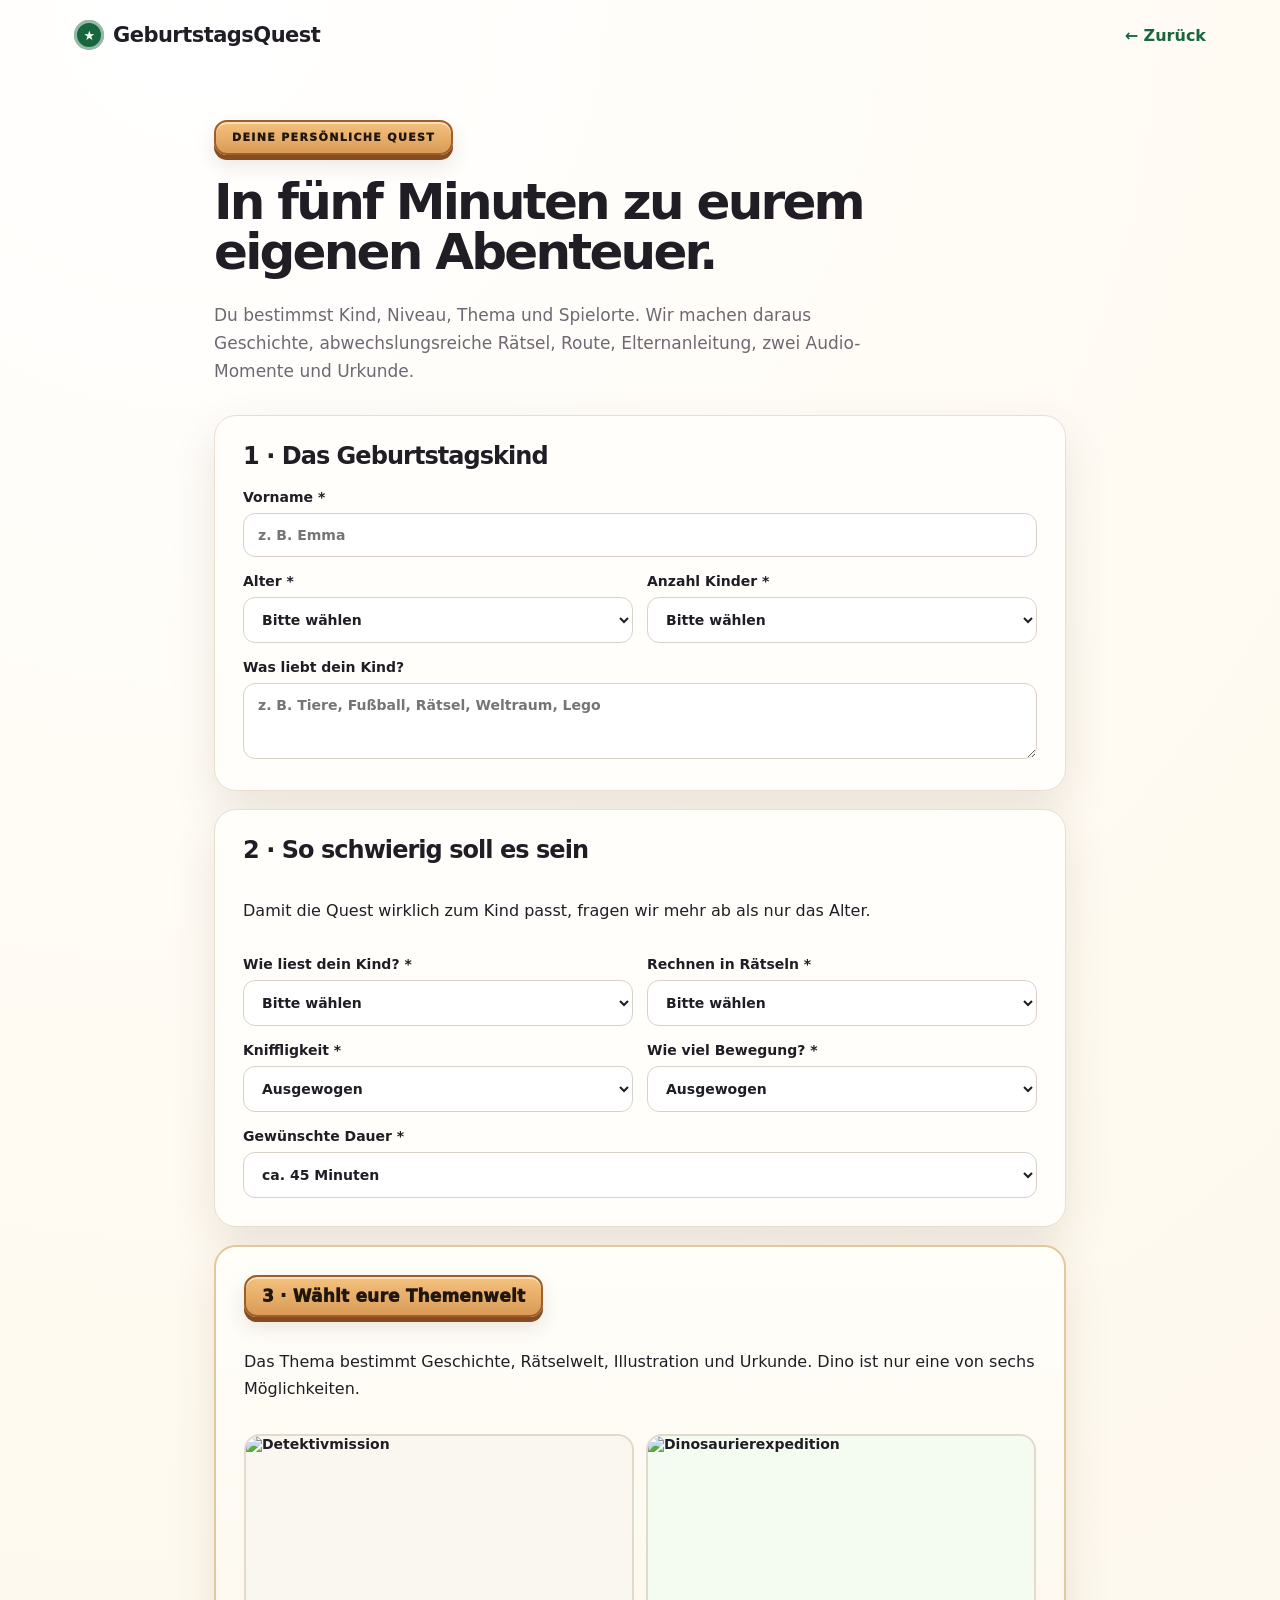
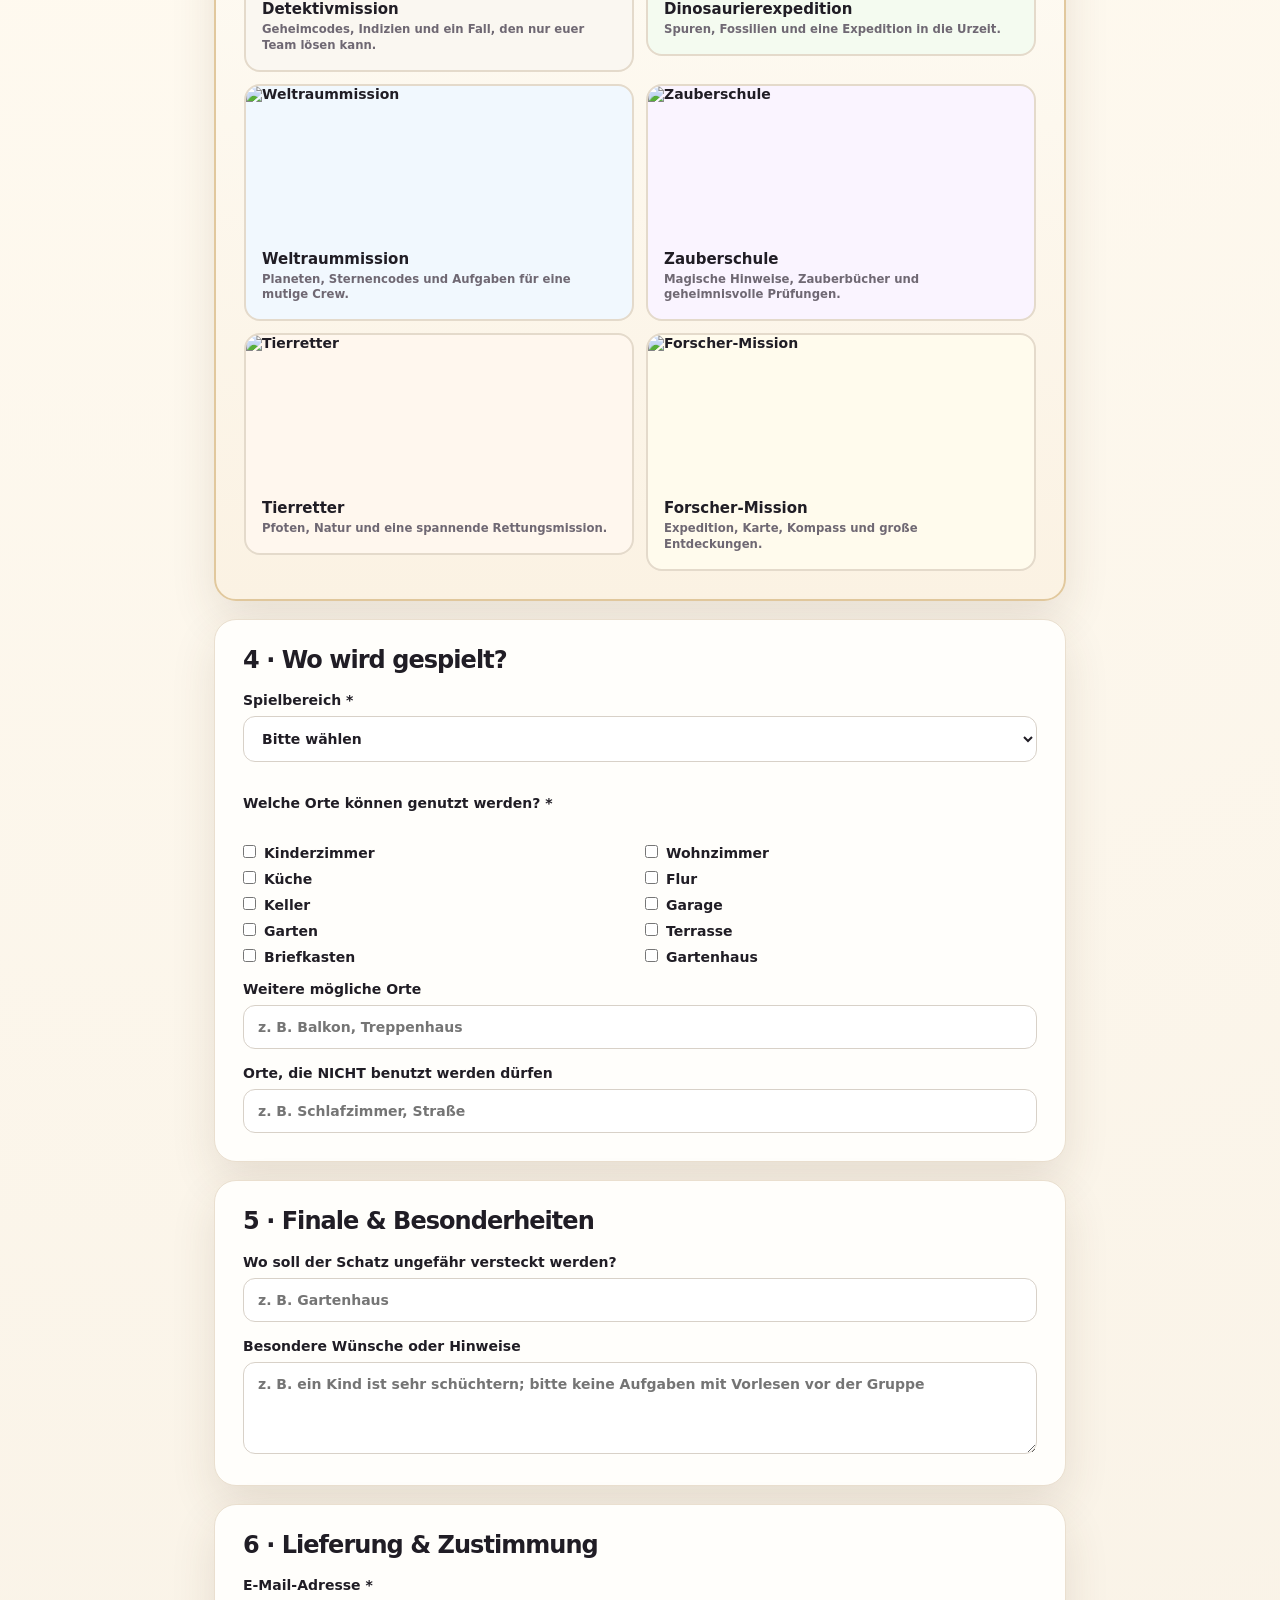
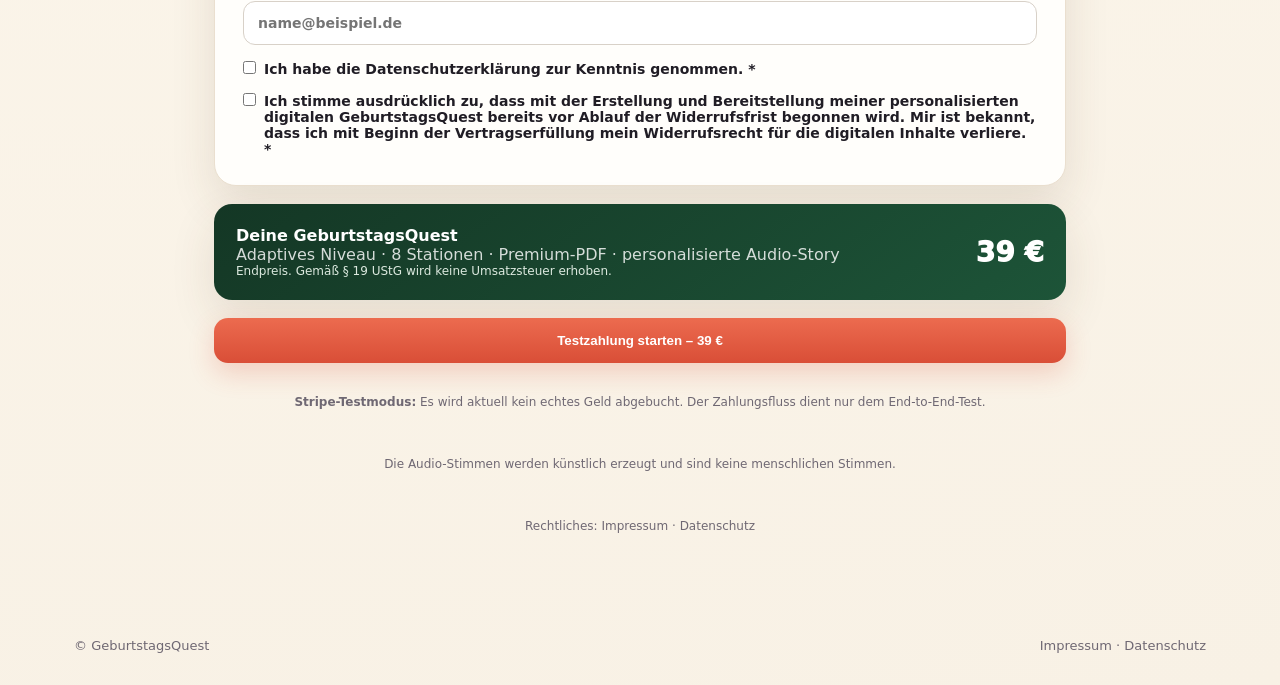
==== commit 19085c8a: "Collect reading level, difficulty, activity and duration for adaptive quests" ====
--- a/bestellen.html
+++ b/bestellen.html
@@ -1 +1,218 @@
-<!doctype html><html lang="de"><head><meta charset="utf-8"><meta name="viewport" content="width=device-width,initial-scale=1"><title>Abenteuer erstellen – GeburtstagsQuest</title><link rel="stylesheet" href="assets/style.css"><link rel="stylesheet" href="assets/theme-art.css"></head><body><header class="nav"><a class="brand" href="index.html"><span class="brand-mark">★</span> GeburtstagsQuest</a><a class="link" href="index.html">← Zurück</a></header><main class="form-page"><div class="form-intro"><div class="wood-kicker">DEINE PERSÖNLICHE QUEST</div><h1>In fünf Minuten zu eurem eigenen Abenteuer.</h1><p class="lead compact">Du bestimmst Kind, Thema und Spielorte. Wir machen daraus Geschichte, Rätsel, Route, Elternanleitung und Urkunde.</p></div><form id="questForm" class="quest-form"><div class="form-section"><h2>1 · Das Geburtstagskind</h2><label>Vorname *<input name="child_name" required maxlength="40" placeholder="z. B. Emma"></label><div class="two"><label>Alter *<select name="age" required><option value="">Bitte wählen</option><option>6</option><option>7</option><option>8</option><option>9</option><option>10</option></select></label><label>Anzahl Kinder *<select name="group_size" required><option value="">Bitte wählen</option><option>4</option><option>5</option><option>6</option><option>7</option><option>8</option><option>9</option><option>10</option></select></label></div><label>Was liebt dein Kind?<textarea name="interests" rows="3" placeholder="z. B. Tiere, Fußball, Rätsel, Weltraum, Lego"></textarea></label></div><div class="form-section theme-picker"><div><div class="wood-title left">2 · Wählt eure Themenwelt</div><p>Das Thema bestimmt Geschichte, Rätselwelt, Illustration und Urkunde. Dino ist nur eine von sechs Möglichkeiten.</p></div><div class="choice-grid"><label class="choice theme-choice-detective"><input type="radio" name="theme" value="Detektivmission" required><span><img class="choice-art" src="https://geburtstagsquest-fulfillment.onrender.com/theme-art/detective.png" alt="Detektivmission" loading="lazy"><strong>Detektivmission</strong><small>Geheimcodes, Indizien und ein Fall, den nur euer Team lösen kann.</small></span></label><label class="choice theme-choice-dino"><input type="radio" name="theme" value="Dinosaurierexpedition"><span><img class="choice-art" src="https://geburtstagsquest-fulfillment.onrender.com/theme-art/dino.png" alt="Dinosaurierexpedition" loading="lazy"><strong>Dinosaurierexpedition</strong><small>Spuren, Fossilien und eine Expedition in die Urzeit.</small></span></label><label class="choice theme-choice-space"><input type="radio" name="theme" value="Weltraummission"><span><img class="choice-art" src="https://geburtstagsquest-fulfillment.onrender.com/theme-art/space.png" alt="Weltraummission" loading="lazy"><strong>Weltraummission</strong><small>Planeten, Sternencodes und Aufgaben für eine mutige Crew.</small></span></label><label class="choice theme-choice-magic"><input type="radio" name="theme" value="Zauberschule"><span><img class="choice-art" src="https://geburtstagsquest-fulfillment.onrender.com/theme-art/magic.png" alt="Zauberschule" loading="lazy"><strong>Zauberschule</strong><small>Magische Hinweise, Zauberbücher und geheimnisvolle Prüfungen.</small></span></label><label class="choice theme-choice-animal"><input type="radio" name="theme" value="Tierretter"><span><img class="choice-art" src="https://geburtstagsquest-fulfillment.onrender.com/theme-art/animal.png" alt="Tierretter" loading="lazy"><strong>Tierretter</strong><small>Pfoten, Natur und eine spannende Rettungsmission.</small></span></label><label class="choice theme-choice-research"><input type="radio" name="theme" value="Forscher-Geheimmission"><span><img class="choice-art" src="https://geburtstagsquest-fulfillment.onrender.com/theme-art/research.png" alt="Forscher-Mission" loading="lazy"><strong>Forscher-Mission</strong><small>Expedition, Karte, Kompass und große Entdeckungen.</small></span></label></div></div><div class="form-section"><h2>3 · Wo wird gespielt?</h2><label>Spielbereich *<select name="play_area" required><option value="">Bitte wählen</option><option>nur drinnen</option><option>nur draußen</option><option>drinnen und draußen</option></select></label><p class="label-like">Welche Orte können genutzt werden? *</p><div class="checks"><label><input type="checkbox" name="locations" value="Kinderzimmer">Kinderzimmer</label><label><input type="checkbox" name="locations" value="Wohnzimmer">Wohnzimmer</label><label><input type="checkbox" name="locations" value="Küche">Küche</label><label><input type="checkbox" name="locations" value="Flur">Flur</label><label><input type="checkbox" name="locations" value="Keller">Keller</label><label><input type="checkbox" name="locations" value="Garage">Garage</label><label><input type="checkbox" name="locations" value="Garten">Garten</label><label><input type="checkbox" name="locations" value="Terrasse">Terrasse</label><label><input type="checkbox" name="locations" value="Briefkasten">Briefkasten</label><label><input type="checkbox" name="locations" value="Gartenhaus">Gartenhaus</label></div><label>Weitere mögliche Orte<input name="other_locations" placeholder="z. B. Balkon, Treppenhaus"></label><label>Orte, die NICHT benutzt werden dürfen<input name="forbidden_locations" placeholder="z. B. Schlafzimmer, Straße"></label></div><div class="form-section"><h2>4 · Finale & Besonderheiten</h2><label>Wo soll der Schatz ungefähr versteckt werden?<input name="final_location" placeholder="z. B. Gartenhaus"></label><label>Besondere Wünsche oder Hinweise<textarea name="notes" rows="4" placeholder="z. B. bitte viel Bewegung einbauen"></textarea></label></div><div class="form-section"><h2>5 · Lieferung & Zustimmung</h2><label>E-Mail-Adresse *<input type="email" name="email" required placeholder="name@beispiel.de"></label><label class="consent"><input type="checkbox" name="privacy_notice_acknowledged" value="yes" required><span>Ich habe die <a href="datenschutz.html" target="_blank" rel="noopener">Datenschutzerklärung</a> zur Kenntnis genommen. *</span></label><label class="consent"><input type="checkbox" name="digital_content_consent" value="yes" required><span>Ich stimme ausdrücklich zu, dass mit der Erstellung und Bereitstellung meiner personalisierten digitalen GeburtstagsQuest bereits vor Ablauf der Widerrufsfrist begonnen wird. Mir ist bekannt, dass ich mit Beginn der Vertragserfüllung mein Widerrufsrecht für die digitalen Inhalte verliere. *</span></label></div><div class="order-box"><div><strong>Deine GeburtstagsQuest</strong><div style="opacity:.82">Persönliches Abenteuer · 8 Stationen · Premium-PDF</div><div class="tiny" style="color:#dce9df;text-align:left">Endpreis. Gemäß § 19 UStG wird keine Umsatzsteuer erhoben.</div></div><div class="order-price">39 €</div></div><button class="btn full" type="submit">Testzahlung starten – 39 €</button><p class="tiny"><strong>Stripe-Testmodus:</strong> Es wird aktuell kein echtes Geld abgebucht. Der Zahlungsfluss dient nur dem End-to-End-Test.</p><p class="tiny">Rechtliches: <a href="impressum.html">Impressum</a> · <a href="datenschutz.html">Datenschutz</a></p></form></main><footer><div>© GeburtstagsQuest</div><div><a href="impressum.html">Impressum</a> · <a href="datenschutz.html">Datenschutz</a></div></footer><script src="assets/config.js"></script><script src="assets/app.js"></script></body></html>+<!doctype html>
+<html lang="de">
+<head>
+  <meta charset="utf-8">
+  <meta name="viewport" content="width=device-width,initial-scale=1">
+  <title>Abenteuer erstellen – GeburtstagsQuest</title>
+  <link rel="stylesheet" href="assets/style.css">
+  <link rel="stylesheet" href="assets/theme-art.css">
+</head>
+<body>
+  <header class="nav">
+    <a class="brand" href="index.html"><span class="brand-mark">★</span> GeburtstagsQuest</a>
+    <a class="link" href="index.html">← Zurück</a>
+  </header>
+
+  <main class="form-page">
+    <div class="form-intro">
+      <div class="wood-kicker">DEINE PERSÖNLICHE QUEST</div>
+      <h1>In fünf Minuten zu eurem eigenen Abenteuer.</h1>
+      <p class="lead compact">Du bestimmst Kind, Niveau, Thema und Spielorte. Wir machen daraus Geschichte, abwechslungsreiche Rätsel, Route, Elternanleitung, zwei Audio-Momente und Urkunde.</p>
+    </div>
+
+    <form id="questForm" class="quest-form">
+      <div class="form-section">
+        <h2>1 · Das Geburtstagskind</h2>
+        <label>Vorname *
+          <input name="child_name" required maxlength="40" placeholder="z. B. Emma">
+        </label>
+
+        <div class="two">
+          <label>Alter *
+            <select name="age" required>
+              <option value="">Bitte wählen</option>
+              <option>6</option><option>7</option><option>8</option><option>9</option><option>10</option>
+            </select>
+          </label>
+          <label>Anzahl Kinder *
+            <select name="group_size" required>
+              <option value="">Bitte wählen</option>
+              <option>4</option><option>5</option><option>6</option><option>7</option><option>8</option><option>9</option><option>10</option>
+            </select>
+          </label>
+        </div>
+
+        <label>Was liebt dein Kind?
+          <textarea name="interests" rows="3" placeholder="z. B. Tiere, Fußball, Rätsel, Weltraum, Lego"></textarea>
+        </label>
+      </div>
+
+      <div class="form-section">
+        <h2>2 · So schwierig soll es sein</h2>
+        <p>Damit die Quest wirklich zum Kind passt, fragen wir mehr ab als nur das Alter.</p>
+
+        <div class="two">
+          <label>Wie liest dein Kind? *
+            <select name="reading_level" required>
+              <option value="">Bitte wählen</option>
+              <option value="vorlesen">Braucht beim Lesen noch Hilfe</option>
+              <option value="kurze_saetze">Liest kurze Sätze selbst</option>
+              <option value="sicher">Liest sicher und gern</option>
+            </select>
+          </label>
+
+          <label>Rechnen in Rätseln *
+            <select name="math_level" required>
+              <option value="">Bitte wählen</option>
+              <option value="ohne">Lieber ohne Rechnen</option>
+              <option value="bis20">Bis 20 ist gut</option>
+              <option value="bis100">Bis 100 ist gut</option>
+              <option value="altersgerecht">Einfach altersgerecht</option>
+            </select>
+          </label>
+        </div>
+
+        <div class="two">
+          <label>Kniffligkeit *
+            <select name="difficulty" required>
+              <option value="leicht">Eher leicht</option>
+              <option value="ausgewogen" selected>Ausgewogen</option>
+              <option value="knifflig">Gern knifflig</option>
+            </select>
+          </label>
+
+          <label>Wie viel Bewegung? *
+            <select name="activity_level" required>
+              <option value="ruhig">Eher ruhig</option>
+              <option value="ausgewogen" selected>Ausgewogen</option>
+              <option value="viel">Viel Bewegung & Suchen</option>
+            </select>
+          </label>
+        </div>
+
+        <label>Gewünschte Dauer *
+          <select name="desired_duration" required>
+            <option value="30">ca. 30 Minuten</option>
+            <option value="45" selected>ca. 45 Minuten</option>
+            <option value="60">ca. 60 Minuten</option>
+          </select>
+        </label>
+      </div>
+
+      <div class="form-section theme-picker">
+        <div>
+          <div class="wood-title left">3 · Wählt eure Themenwelt</div>
+          <p>Das Thema bestimmt Geschichte, Rätselwelt, Illustration und Urkunde. Dino ist nur eine von sechs Möglichkeiten.</p>
+        </div>
+
+        <div class="choice-grid">
+          <label class="choice theme-choice-detective">
+            <input type="radio" name="theme" value="Detektivmission" required>
+            <span><img class="choice-art" src="https://geburtstagsquest-fulfillment.onrender.com/theme-art/detective.png" alt="Detektivmission" loading="lazy"><strong>Detektivmission</strong><small>Geheimcodes, Indizien und ein Fall, den nur euer Team lösen kann.</small></span>
+          </label>
+          <label class="choice theme-choice-dino">
+            <input type="radio" name="theme" value="Dinosaurierexpedition">
+            <span><img class="choice-art" src="https://geburtstagsquest-fulfillment.onrender.com/theme-art/dino.png" alt="Dinosaurierexpedition" loading="lazy"><strong>Dinosaurierexpedition</strong><small>Spuren, Fossilien und eine Expedition in die Urzeit.</small></span>
+          </label>
+          <label class="choice theme-choice-space">
+            <input type="radio" name="theme" value="Weltraummission">
+            <span><img class="choice-art" src="https://geburtstagsquest-fulfillment.onrender.com/theme-art/space.png" alt="Weltraummission" loading="lazy"><strong>Weltraummission</strong><small>Planeten, Sternencodes und Aufgaben für eine mutige Crew.</small></span>
+          </label>
+          <label class="choice theme-choice-magic">
+            <input type="radio" name="theme" value="Zauberschule">
+            <span><img class="choice-art" src="https://geburtstagsquest-fulfillment.onrender.com/theme-art/magic.png" alt="Zauberschule" loading="lazy"><strong>Zauberschule</strong><small>Magische Hinweise, Zauberbücher und geheimnisvolle Prüfungen.</small></span>
+          </label>
+          <label class="choice theme-choice-animal">
+            <input type="radio" name="theme" value="Tierretter">
+            <span><img class="choice-art" src="https://geburtstagsquest-fulfillment.onrender.com/theme-art/animal.png" alt="Tierretter" loading="lazy"><strong>Tierretter</strong><small>Pfoten, Natur und eine spannende Rettungsmission.</small></span>
+          </label>
+          <label class="choice theme-choice-research">
+            <input type="radio" name="theme" value="Forscher-Geheimmission">
+            <span><img class="choice-art" src="https://geburtstagsquest-fulfillment.onrender.com/theme-art/research.png" alt="Forscher-Mission" loading="lazy"><strong>Forscher-Mission</strong><small>Expedition, Karte, Kompass und große Entdeckungen.</small></span>
+          </label>
+        </div>
+      </div>
+
+      <div class="form-section">
+        <h2>4 · Wo wird gespielt?</h2>
+        <label>Spielbereich *
+          <select name="play_area" required>
+            <option value="">Bitte wählen</option>
+            <option>nur drinnen</option>
+            <option>nur draußen</option>
+            <option>drinnen und draußen</option>
+          </select>
+        </label>
+
+        <p class="label-like">Welche Orte können genutzt werden? *</p>
+        <div class="checks">
+          <label><input type="checkbox" name="locations" value="Kinderzimmer">Kinderzimmer</label>
+          <label><input type="checkbox" name="locations" value="Wohnzimmer">Wohnzimmer</label>
+          <label><input type="checkbox" name="locations" value="Küche">Küche</label>
+          <label><input type="checkbox" name="locations" value="Flur">Flur</label>
+          <label><input type="checkbox" name="locations" value="Keller">Keller</label>
+          <label><input type="checkbox" name="locations" value="Garage">Garage</label>
+          <label><input type="checkbox" name="locations" value="Garten">Garten</label>
+          <label><input type="checkbox" name="locations" value="Terrasse">Terrasse</label>
+          <label><input type="checkbox" name="locations" value="Briefkasten">Briefkasten</label>
+          <label><input type="checkbox" name="locations" value="Gartenhaus">Gartenhaus</label>
+        </div>
+
+        <label>Weitere mögliche Orte
+          <input name="other_locations" placeholder="z. B. Balkon, Treppenhaus">
+        </label>
+        <label>Orte, die NICHT benutzt werden dürfen
+          <input name="forbidden_locations" placeholder="z. B. Schlafzimmer, Straße">
+        </label>
+      </div>
+
+      <div class="form-section">
+        <h2>5 · Finale & Besonderheiten</h2>
+        <label>Wo soll der Schatz ungefähr versteckt werden?
+          <input name="final_location" placeholder="z. B. Gartenhaus">
+        </label>
+        <label>Besondere Wünsche oder Hinweise
+          <textarea name="notes" rows="4" placeholder="z. B. ein Kind ist sehr schüchtern; bitte keine Aufgaben mit Vorlesen vor der Gruppe"></textarea>
+        </label>
+      </div>
+
+      <div class="form-section">
+        <h2>6 · Lieferung & Zustimmung</h2>
+        <label>E-Mail-Adresse *
+          <input type="email" name="email" required placeholder="name@beispiel.de">
+        </label>
+        <label class="consent">
+          <input type="checkbox" name="privacy_notice_acknowledged" value="yes" required>
+          <span>Ich habe die <a href="datenschutz.html" target="_blank" rel="noopener">Datenschutzerklärung</a> zur Kenntnis genommen. *</span>
+        </label>
+        <label class="consent">
+          <input type="checkbox" name="digital_content_consent" value="yes" required>
+          <span>Ich stimme ausdrücklich zu, dass mit der Erstellung und Bereitstellung meiner personalisierten digitalen GeburtstagsQuest bereits vor Ablauf der Widerrufsfrist begonnen wird. Mir ist bekannt, dass ich mit Beginn der Vertragserfüllung mein Widerrufsrecht für die digitalen Inhalte verliere. *</span>
+        </label>
+      </div>
+
+      <div class="order-box">
+        <div>
+          <strong>Deine GeburtstagsQuest</strong>
+          <div style="opacity:.82">Adaptives Niveau · 8 Stationen · Premium-PDF · personalisierte Audio-Story</div>
+          <div class="tiny" style="color:#dce9df;text-align:left">Endpreis. Gemäß § 19 UStG wird keine Umsatzsteuer erhoben.</div>
+        </div>
+        <div class="order-price">39 €</div>
+      </div>
+
+      <button class="btn full" type="submit">Testzahlung starten – 39 €</button>
+      <p class="tiny"><strong>Stripe-Testmodus:</strong> Es wird aktuell kein echtes Geld abgebucht. Der Zahlungsfluss dient nur dem End-to-End-Test.</p>
+      <p class="tiny">Die Audio-Stimmen werden künstlich erzeugt und sind keine menschlichen Stimmen.</p>
+      <p class="tiny">Rechtliches: <a href="impressum.html">Impressum</a> · <a href="datenschutz.html">Datenschutz</a></p>
+    </form>
+  </main>
+
+  <footer>
+    <div>© GeburtstagsQuest</div>
+    <div><a href="impressum.html">Impressum</a> · <a href="datenschutz.html">Datenschutz</a></div>
+  </footer>
+
+  <script src="assets/config.js"></script>
+  <script src="assets/app.js"></script>
+</body>
+</html>
